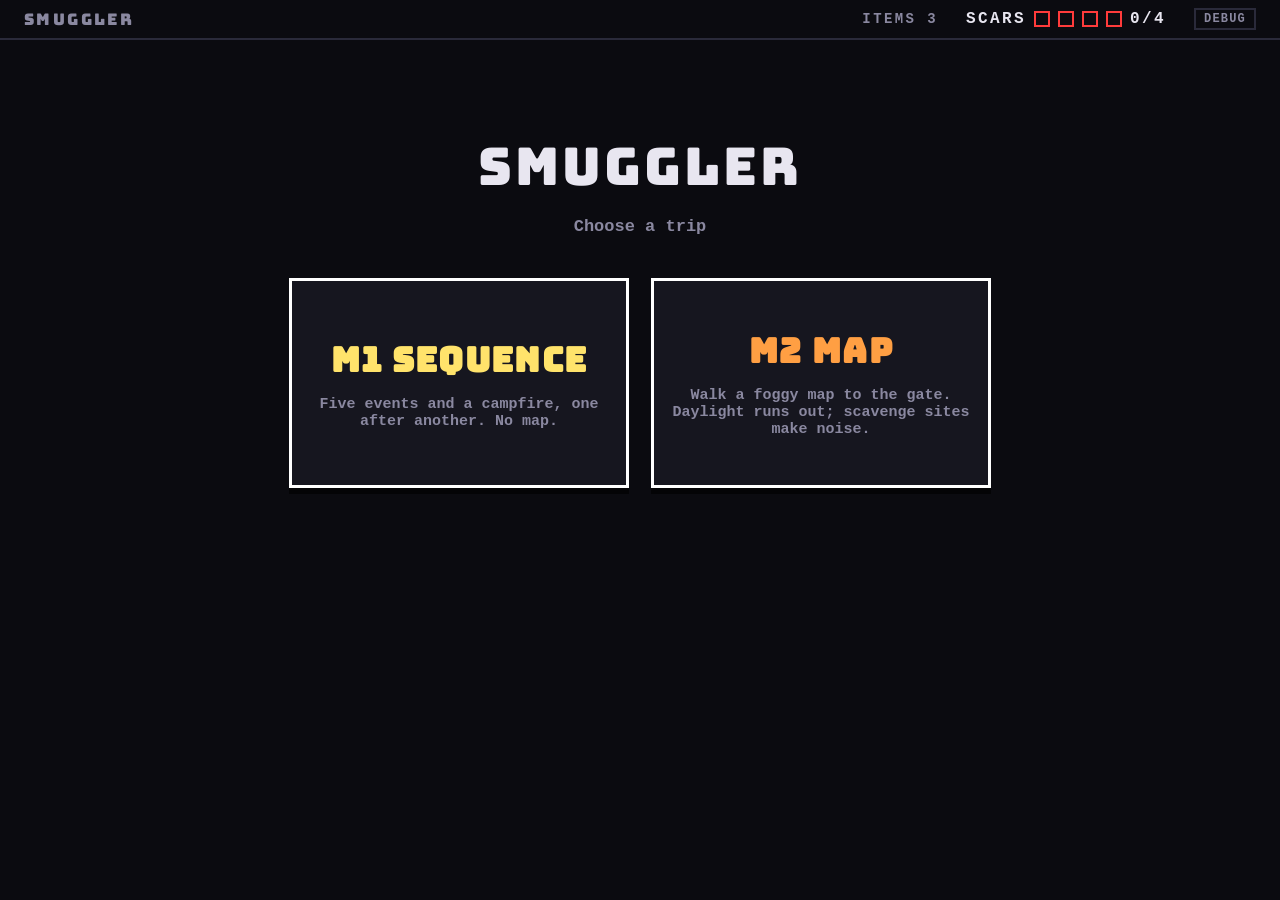
==== src/index.html @ 5ddadd87 "Playtest fixes: min 2 slots, slower playback, 1.5x pips, sentence narration, enemy text layout Co-Au" ====
<!DOCTYPE html>
<html lang="en">
<head>
<meta charset="utf-8">
<title>Smuggler — dice sentence prototype</title>
<meta name="viewport" content="width=device-width, initial-scale=1">
<link rel="preconnect" href="https://fonts.googleapis.com">
<link rel="preconnect" href="https://fonts.gstatic.com" crossorigin>
<link rel="stylesheet" href="https://fonts.googleapis.com/css2?family=Bungee&display=swap">
<link rel="stylesheet" href="styles.css">
</head>
<body>
<div id="stage">
  <header id="top"><span class="title" id="titleLabel">SMUGGLER</span><span id="stageInd"></span><span id="turn"></span><span class="spacer"></span><span id="dayInd"></span><span id="invCount"></span><span id="scars"></span></header>
  <section id="enemy">
    <div id="intentPanel">
      <div class="lbl" id="enemyLbl">STRAY DOG · INTENT</div>
      <div id="enemyMeta"></div>
      <div id="bag" class="hidden"></div>
      <div id="intentRow"><span id="intentTile" class="tile"></span><div id="noiseTrack"></div><span id="verbFlash" style="font-size:28px;white-space:nowrap"></span></div>
      <div id="intentText"></div>
      <div id="enemyText"></div>
      <div id="nextWrap" class="hidden"></div>
    </div>
    <div id="faceStrip"></div>
  </section>
  <section id="sentence">
    <div id="railHead"><span id="railTitle"></span><span id="railShape"></span></div>
    <div id="slots"></div>
    <div id="narration"></div>
    <div id="preview"><div id="previewText"></div></div>
  </section>
  <section id="bottom">
    <div id="tray"></div>
    <div id="buttons">
      <button class="btn primary" id="btnRoll">ROLL</button>
      <button class="btn" id="btnReroll">REROLL (0 left)</button>
      <button class="btn primary" id="btnCommit">COMMIT</button>
      <button class="btn" id="btnLeave">LEAVE</button>
      <button class="btn" id="btnRestart">RESTART</button>
      <span id="status"></span>
    </div>
  </section>
  <div id="help"></div>
  <div id="screen"></div>
  <div id="pop"></div>
  <div id="overlay"><div class="big" id="ovBig"></div><div class="sub" id="ovSub"></div><button class="btn primary" id="ovRestart">CONTINUE</button></div>
</div>


<script src="config/00-rules.js"></script>
<script src="config/10-dice.js"></script>
<script src="config/20-items.js"></script>
<script src="config/30-enemies.js"></script>
<script src="config/40-world.js"></script>
<script src="config/50-text.js"></script>
<script src="config/60-colors.js"></script>
<script src="config/70-timing.js"></script>
<script src="engine/00-core.js"></script>
<script src="engine/10-sentence.js"></script>
<script src="engine/20-player.js"></script>
<script src="engine/30-enemy.js"></script>
<script src="engine/40-encounter.js"></script>
<script src="engine/50-rewards.js"></script>
<script src="engine/60-placement.js"></script>
<script src="engine/70-map.js"></script>
<script src="engine/80-site.js"></script>
<script src="engine/90-api.js"></script>
<script src="ui/00-core.js"></script>
<script src="ui/10-render.js"></script>
<script src="ui/20-site.js"></script>
<script src="ui/30-encounter.js"></script>
<script src="ui/40-flow.js"></script>
<script src="ui/50-map.js"></script>
<script src="ui/60-controls.js"></script>
<script src="ui/70-screens.js"></script>
<script src="ui/80-placement.js"></script>
<script src="ui/90-events.js"></script>
<script src="ui/99-boot.js"></script>
<script src="fx.js"></script>
<script src="debug.js"></script>
</body>
</html>
---- src/styles.css ----
:root { /* colour defaults; CONFIG.colors overrides them at start-up */
    --bg:#0b0b10; --panel:#16161f; --line:#2a2a3a; --text:#e8e6f0; --dim:#8a88a0;
    --lit:#ffe36b; --status:#ffd36b; --danger:#ff3b3b; --glow:#ffffff; --pip:#e8e6f0; --broken:#5a5a66; --turned:#4fe06a; --tiletext:#0b0b10;
    --lift:1.07;
    --display:"Bungee", Impact, "Arial Black", "Helvetica Neue", sans-serif; }
  * { box-sizing: border-box; }
  html, body { margin:0; height:100%; background:var(--bg); color:var(--text); overflow:hidden;
    font-family:"Courier New", ui-monospace, Menlo, Consolas, monospace; font-weight:700;
    user-select:none; -webkit-user-select:none; }
  body { display:flex; align-items:flex-start; }
  #stage { margin:0 auto; position:relative; width:1280px; height:720px; flex:none; overflow:hidden; background:var(--bg); }
  button { font:inherit; color:inherit; cursor:pointer; }

  /* top bar */
  #top { position:absolute; left:0; top:0; width:100%; height:40px; display:flex; align-items:center; gap:28px;
    padding:0 24px; border-bottom:2px solid var(--line); letter-spacing:.15em; font-size:16px; }
  #top .title { color:var(--dim); }
  #top .spacer { flex:1; }
  #stageInd { display:flex; gap:8px; align-items:center; font-size:14px; }
  #stageInd span { color:var(--dim); opacity:.55; }
  #stageInd span.cur { color:var(--lit); opacity:1; border-bottom:3px solid var(--lit); }
  #stageInd span.done { text-decoration:line-through; opacity:.35; }
  #stageInd i { font-style:normal; color:var(--line); }
  #invCount { font-size:14px; color:var(--dim); }
  #scars { display:flex; align-items:center; gap:8px; }
  .scarbox { width:16px; height:16px; border:2px solid var(--danger); display:inline-block; }
  .scarbox.on { background:var(--danger); }

  /* tiles */
  .tile { display:inline-block; padding:10px 14px; font-size:24px; line-height:1; letter-spacing:.04em;
    color:var(--tiletext); background:#888; border:3px solid #000; box-shadow:0 4px 0 rgba(0,0,0,.55); text-transform:uppercase; }
  .tile.small { font-size:16px; padding:6px 9px; border-width:2px; }
  .tile.scar { background-image:repeating-linear-gradient(135deg, transparent 0 7px, color-mix(in srgb, var(--danger) 28%, transparent) 7px 9px); }
  .tile.broken { text-decoration:line-through; }
  .faceRow { display:flex; justify-content:center; align-items:center; }
  .faceRow .tile + .tile { margin-left:-3px; }

  /* enemy */
  #enemy { position:absolute; left:0; top:40px; width:100%; height:232px; padding:8px 24px; display:flex; gap:40px; }
  /* fixed rows (label, meta, intent tile, intent line, action sentence, foresight queue) so long texts wrap inside their own box instead of overlapping */
  #intentPanel { width:520px; height:216px; display:flex; flex-direction:column; gap:3px; position:relative; overflow:hidden; }
  #enemyMeta { min-height:16px; font-size:13px; letter-spacing:.08em; color:var(--dim); display:flex; gap:10px; align-items:center; }
  #enemyMeta .chip { border:2px solid var(--line); padding:0 6px; font-size:12px; letter-spacing:.12em; text-transform:uppercase; }
  #bag { position:absolute; right:0; top:-2px; display:flex; align-items:center; gap:6px; }
  #bag.hidden { display:none; }
  #bag .tile { font-size:12px; padding:4px 6px; border-width:2px; }
  .vb { cursor:help; }
  .lbl { font-size:13px; letter-spacing:.2em; color:var(--dim); }
  #intentRow { display:flex; align-items:flex-end; gap:20px; height:66px; flex:none; }
  #intentTile { font-size:34px; padding:12px 20px; }
  #intentText { height:22px; flex:none; font-size:16px; line-height:22px; white-space:nowrap; overflow:hidden; text-overflow:ellipsis; }
  #nextWrap { display:flex; align-items:center; gap:10px; height:36px; flex:none; overflow:hidden; }
  #nextWrap .q { opacity:.5; display:flex; align-items:center; gap:8px; }
  #nextWrap.hidden { visibility:hidden; }
  #enemyText { height:44px; flex:none; font-size:17px; line-height:22px; color:var(--status); overflow:hidden; display:-webkit-box; -webkit-line-clamp:2; -webkit-box-orient:vertical; }
  #faceStrip { flex:1; display:flex; gap:10px; align-items:flex-start; padding-top:22px; }
  .efc { flex:1; display:flex; flex-direction:column; align-items:center; gap:8px; padding:10px 4px 8px;
    border:3px solid transparent; position:relative; }
  .efc .tile { font-size:16px; padding:10px 6px; width:100%; text-align:center; }
  .efc.is-current { border-color:var(--glow); }
  .efc.is-next { border:3px dashed var(--dim); }
  .efc.is-then { border:3px dotted var(--line); }
  .efc .tag { position:absolute; top:-18px; left:0; width:100%; text-align:center; font-size:11px; letter-spacing:.15em; color:var(--dim); }
  .efc.is-current .tag { color:var(--glow); }
  .pips { display:flex; gap:8px; }
  .pip { width:18px; height:18px; border:3px solid #000; background:var(--pip); }
  .pip.broken { background:var(--broken); transform:rotate(45deg) scale(.7); }
  .pip.turned { background:var(--turned); border-radius:50%; }

  /* sentence rail: interlocking chevron steps, FIRST / THEN / LAST labels, MIND band, per-step captions, totals */
  #sentence { position:absolute; left:0; top:272px; width:100%; height:232px; padding:0 24px; display:flex; flex-direction:column; align-items:flex-start;
    --sw:330px; --pt:26px; --ov:20px; --pitch:calc(var(--sw) - var(--ov)); --slotH:76px; }
  #railHead { display:flex; align-items:baseline; gap:14px; height:22px; font-size:13px; letter-spacing:.25em; }
  #railTitle { color:var(--dim); }
  #railShape { color:var(--lit); font-family:var(--display); font-weight:400; font-size:15px; letter-spacing:.14em; }
  #slots { position:relative; display:flex; align-items:flex-start; }
  .rstep { position:relative; width:var(--sw); flex:none; }
  .rstep + .rstep { margin-left:calc(var(--ov) * -1); }
  .rlabel { height:15px; line-height:15px; padding-left:var(--pt); font-size:12px; letter-spacing:.3em; color:var(--text); opacity:.8; }
  .rstep.first .rlabel { padding-left:8px; }
  .rband { height:13px; margin:0 0 2px; font-size:10px; line-height:13px; letter-spacing:.14em; text-transform:uppercase; color:var(--tiletext);
    padding-left:var(--pt); white-space:nowrap; }
  .rstep.first .rband { padding-left:8px; }
  .rband.on { clip-path:polygon(0 0, 100% 0, 100% 100%, 0 100%); }
  .rstep.last .rband.on { clip-path:polygon(0 0, calc(100% - 12px) 0, 100% 50%, calc(100% - 12px) 100%, 0 100%); }
  .rband.tag { display:block; width:max-content; margin-left:var(--pt); padding:0 7px; border:1px solid; font-weight:700; font-size:10px; line-height:11px; height:13px; }
  .rstep.first .rband.tag { margin-left:8px; }
  .rband.tag.none { color:var(--dim); border-color:var(--line); border-style:dashed; }
  .rband.tag.none, .rband.tag { background:transparent; }
  .slot { position:relative; height:var(--slotH); display:flex; align-items:center; justify-content:center; padding:0 var(--pt); }
  .slot .chev, .slot .chev::after { position:absolute; inset:0; clip-path:polygon(0 0, calc(100% - var(--pt)) 0, 100% 50%, calc(100% - var(--pt)) 100%, 0 100%, var(--pt) 50%); }
  .rstep.first .slot .chev, .rstep.first .slot .chev::after { clip-path:polygon(0 0, calc(100% - var(--pt)) 0, 100% 50%, calc(100% - var(--pt)) 100%, 0 100%); }
  .slot .chev { background:#3a3a52; pointer-events:none; }
  .slot .chev::after { content:''; inset:3px; background:var(--bg); }
  .rstep:not(.first) .slot .chev::after { }
  .slot .num { position:absolute; left:calc(var(--pt) + 10px); top:50%; transform:translateY(-50%); font-size:30px; font-family:var(--display); font-weight:400; color:#2c2c3e; pointer-events:none; }
  .rstep.first .slot .num { left:18px; }
  .slot .empty { font-size:12px; letter-spacing:.2em; color:var(--dim); text-transform:uppercase; pointer-events:none; opacity:.7; }
  .slot.full .empty, .slot.full .num { display:none; }
  .slot.full .chev { background:var(--line); }
  .slot.full .chev::after { background:var(--panel); }
  .slot.trig .chev { background:var(--glow); }
  .slot.over .chev { background:var(--glow); }
  .slot.over .chev::after { background:#2a2a3c; }
  .slot.acting .chev { background:var(--glow); }
  .slot.acting .chev::after { background:#34344a; }
  #slots.complete .slot.full .chev { background:var(--lit); }
  .rstep > .rlink { position:relative; height:14px; }
  .carry { position:absolute; left:calc(var(--sw) / 2 + 12px); top:6px; height:0; border-top:3px solid; }
  .carry::after { content:''; position:absolute; right:-2px; top:-6.5px; border:5px solid transparent; border-right:0; border-left:9px solid currentColor; }
  .carry b { position:absolute; left:50%; top:-10px; transform:translateX(-50%); padding:0 6px; background:var(--bg); font-size:13px; line-height:16px; }
  .rcap { height:30px; padding:0 var(--ov) 0 var(--pt); text-align:center; font-size:13px; line-height:16px; overflow:hidden; }
  .rstep.first .rcap { padding-left:8px; }
  .rcap .cl1 { white-space:nowrap; overflow:hidden; text-overflow:ellipsis; }
  .rcap .cl2 { font-size:11px; line-height:14px; font-weight:400; color:var(--dim); white-space:nowrap; overflow:hidden; text-overflow:ellipsis; }
  .rcap .cn { text-transform:none; }
  .rcap .cp { font-family:var(--display); font-weight:400; font-size:15px; letter-spacing:.02em; }
  .rcap .cin { color:var(--turned); }
  .rcap.mind .cl1 { color:var(--dim); }
  #rtotals { flex:none; align-self:flex-start; margin:30px 0 0 14px; height:var(--slotH); min-width:210px; display:flex; align-items:center; gap:8px;
    font-size:18px; line-height:1.2; padding-left:10px; border-left:3px solid var(--lit); }
  #rtotals .eq { font-family:var(--display); font-weight:400; color:var(--lit); font-size:24px; }
  #rtotals.pending { border-left-color:var(--line); }
  #rtotals.pending .eq { color:var(--dim); }
  #playhead { position:absolute; left:calc(var(--ph, 0) * var(--pitch) + var(--pt)); top:15px; width:calc(var(--sw) - var(--pt) - var(--ov)); height:13px;
    background:var(--glow); box-shadow:0 0 14px 2px color-mix(in srgb, var(--glow) 70%, transparent); opacity:0; pointer-events:none; z-index:3;
    transition:left var(--ph-ms, .16s) ease-out, opacity .1s; }
  #playhead.on { opacity:.85; }
  #narration { margin-top:2px; height:44px; flex:none; width:100%; max-width:1200px; font-size:17px; line-height:22px; color:var(--text); overflow:hidden; display:-webkit-box; -webkit-line-clamp:2; -webkit-box-orient:vertical; }
  #preview { margin-top:0; min-height:18px; width:100%; }
  #previewText { font-size:16px; line-height:1.25; max-width:1200px; }
  #previewText.hint { color:var(--dim); }

  /* bottom: dice lying loose on the table */
  #bottom { position:absolute; left:0; top:504px; width:100%; height:200px; }
  #tray { display:flex; justify-content:center; gap:34px; }
  .cell { width:232px; height:106px; display:flex; align-items:center; justify-content:center; border-radius:20px; }
  .cell:empty { border:2px dashed color-mix(in srgb, var(--line) 30%, transparent); }
  .cell.over, #tray.over .cell:empty { border-color:var(--glow); }
  .die { width:222px; height:96px; display:flex; flex-direction:column; align-items:center; justify-content:center;
    gap:5px; position:relative; touch-action:none; cursor:grab; rotate:var(--tilt, 0deg);
    border-radius:18px; border:3px solid #3a3a52; background:linear-gradient(160deg, #262638, #15151f);
    box-shadow:0 5px 0 rgba(0,0,0,.55), inset 0 2px 0 rgba(255,255,255,.07); }
  .die .meta { display:flex; align-items:center; gap:8px; height:20px; }
  .die .cap { font-size:11px; letter-spacing:.2em; color:var(--dim); }
  .die .held { position:absolute; right:10px; top:-9px; font-size:12px; letter-spacing:.1em; color:var(--tiletext);
    background:var(--lit); padding:2px 6px; display:none; }
  .die.held .held { display:block; }
  .die.held { border-color:var(--lit); box-shadow:0 5px 0 rgba(0,0,0,.55), 0 0 14px 1px color-mix(in srgb, var(--lit) 40%, transparent); translate:0 -5px; }
  .die.held .faceRow { transform:none; }
  .die.dim .faceRow { opacity:.35; }
  .die .frz { position:absolute; left:10px; top:-9px; font-size:12px; letter-spacing:.1em; color:#06222c; background:#8fe0ff;
    padding:2px 5px; display:none; }
  .die.frozen { border-color:#8fe0ff; background:color-mix(in srgb, #8fe0ff 12%, #15151f);
    box-shadow:0 5px 0 rgba(0,0,0,.55), inset 0 0 22px #8fe0ff88; cursor:not-allowed; }
  .die.frozen .frz { display:block; }
  .nf .sturdy { position:absolute; right:-2px; top:-9px; font-size:10px; letter-spacing:.08em; font-weight:400; color:var(--dim);
    background:var(--panel); border:1px solid var(--line); padding:0 4px; }
  .die .ctl button { background:var(--panel); border:2px solid var(--line); padding:0 10px; font-size:13px; line-height:16px; }
  .die .ctl button:hover { border-color:var(--glow); }
  .die.in-slot .up, .die:not(.in-slot) .down { display:none; }
  /* a die on the rail is a word step: no die frame, same face tiles */
  .die.in-slot { width:100%; height:100%; border:0; border-radius:0; background:none; box-shadow:none; rotate:0deg; translate:none; gap:2px; z-index:2; }
  .die.in-slot .tile { font-size:21px; padding:8px 11px; }
  .die.in-slot .held { top:2px; right:calc(var(--pt) + 4px); }
  .die.in-slot .frz { top:2px; left:calc(var(--pt) + 4px); }
  .rstep.first .die.in-slot .frz { left:12px; }
  .die.dragging { position:fixed; z-index:60; cursor:grabbing; background:linear-gradient(160deg, #262638, #15151f); border:3px solid var(--glow);
    border-radius:18px; box-shadow:0 12px 0 rgba(0,0,0,.5); pointer-events:none; translate:none; }
  .die.dragging .ctl { display:none; }
  .die.dragging .tile { font-size:24px; padding:10px 14px; }
  #buttons { margin-top:8px; display:flex; justify-content:center; align-items:center; gap:18px; }
  .btn { background:var(--panel); border:3px solid var(--glow); padding:12px 26px; font-size:20px; letter-spacing:.12em;
    box-shadow:0 4px 0 rgba(0,0,0,.6); }
  .btn:disabled { opacity:.3; cursor:default; border-color:var(--line); }
  .btn:not(:disabled):hover { background:var(--glow); color:var(--tiletext); }
  .btn.primary { background:var(--lit); color:var(--tiletext); border-color:#000; }
  #status { color:var(--status); font-size:15px; min-width:210px; }
  #help { position:absolute; left:0; bottom:8px; width:100%; text-align:center; font-size:13px; color:var(--dim); padding:0 40px; }

  /* popover */
  #pop { position:absolute; z-index:40; display:none; background:#000; border:3px solid var(--glow); padding:8px 10px;
    pointer-events:none; }
  #pop .row { display:flex; gap:8px; align-items:center; }
  #pop .f { padding:4px; border:3px solid transparent; }
  #pop .f.cur { border-color:var(--glow); }
  #pop .tile { font-size:12px; padding:5px 6px; border-width:2px; box-shadow:none; }
  #pop .ttl { font-size:11px; letter-spacing:.2em; color:var(--dim); margin-bottom:6px; }

  /* overlay */
  #overlay { position:absolute; inset:0; z-index:80; background:rgba(5,5,8,.82); display:none;
    flex-direction:column; align-items:center; justify-content:center; gap:22px; }
  #overlay.show { display:flex; }
  #overlay .big { font-size:84px; letter-spacing:.1em; }
  #overlay .sub { font-size:20px; color:var(--dim); max-width:760px; text-align:center; }
  /* ===== Phase 3: juice ===== */
  .tile, .btn, #top .title, #overlay .big, .flyer, #pop .tile { font-family:var(--display); font-weight:400; white-space:nowrap; }
  .tile { letter-spacing:.02em; }
  .efc .tile { letter-spacing:0; }
  .die { transition: scale .1s ease-out, translate .12s ease-out; }
  .die .faceRow { transition: transform .12s ease-out; }
  .die.dragging { scale:var(--lift); box-shadow:0 18px 0 rgba(0,0,0,.45); }
  .flyer { position:absolute; left:0; top:0; z-index:70; pointer-events:none; font-size:34px; line-height:1;
    -webkit-text-stroke:2px #000; paint-order:stroke fill; text-shadow:0 4px 0 rgba(0,0,0,.6); will-change:transform; }
  .flyer.small { font-size:20px; }
  .spark { position:absolute; left:0; top:0; z-index:70; width:9px; height:9px; pointer-events:none; border:2px solid #000; }
  .crack { position:absolute; inset:0; pointer-events:none; z-index:5; }
  .crack svg { width:100%; height:100%; }
  .die { z-index:1; }
  /* sentence complete: the rail lights up together */
  @keyframes litFlash { 0% { filter:drop-shadow(0 0 0 var(--lit)); } 40% { filter:drop-shadow(0 0 9px var(--lit)); } 100% { filter:drop-shadow(0 0 0 transparent); } }
  @keyframes ovPop { 0% { transform:scale(.4) rotate(-6deg); opacity:0; } 60% { transform:scale(1.12) rotate(2deg); opacity:1; } 100% { transform:scale(1) rotate(0); } }
  #slots.complete .slot.full { animation:litFlash .45s ease-out; }
  #slots.complete .die .tile { filter:brightness(1.1) saturate(1.1); }
  #overlay.show .big { animation:ovPop .5s cubic-bezier(.2,1.4,.4,1); }
  @media (prefers-reduced-motion: reduce) {
    *, *::before, *::after { animation-duration:.001s !important; animation-iteration-count:1 !important; transition-duration:.001s !important; }
  }

  .pip.unknown { background:transparent; border:3px dashed var(--dim); }

  /* ===== V1-2: trip screens ===== */
  #screen { position:absolute; left:0; right:0; top:40px; bottom:0; z-index:55; background:var(--bg); display:none;
    flex-direction:column; align-items:center; padding:22px 40px; gap:16px; }
  #screen.show { display:flex; }
  #screen h2 { margin:0; font-family:var(--display); font-weight:400; font-size:52px; flex:none; letter-spacing:.06em; }
  #screen .sub { color:var(--dim); font-size:17px; text-align:center; max-width:820px; }
  #screen .sect { font-size:13px; letter-spacing:.25em; color:var(--dim); margin-top:4px; }
  #screen > * { flex-shrink:0; }
  #screen .row { display:flex; gap:22px; justify-content:center; align-items:stretch; flex-wrap:wrap; }
  .rcard { width:268px; background:var(--panel); border:3px solid var(--line); padding:14px 12px 12px; display:flex; flex-direction:column;
    align-items:center; gap:10px; cursor:default; text-align:center; transition:transform .12s ease-out, border-color .12s; }
  .rcard.pick { cursor:pointer; }
  .rcard.pick:hover { border-color:var(--glow); transform:translateY(-4px); }
  .rcard.picked { border-color:var(--lit); transform:scale(1.08); }
  .rcard.faded { opacity:.25; }
  .rcard.small { width:auto; flex-direction:row; padding:8px 10px; gap:8px; }
  .rcard .tiles { display:flex; justify-content:center; }
  .rcard .tiles .tile { font-size:19px; padding:8px 9px; }
  .rcard .tiles .tile + .tile { margin-left:-3px; }
  .rcard .info { font-size:14px; color:var(--status); min-height:36px; }
  .rcard .verbs { font-size:13px; line-height:1.5; text-align:left; }
  .rcard .verbs b { display:inline-block; width:56px; letter-spacing:.05em; }
  .ctile { width:340px; height:210px; background:var(--panel); border:3px solid var(--glow); display:flex; flex-direction:column;
    align-items:center; justify-content:center; gap:14px; cursor:pointer; box-shadow:0 6px 0 rgba(0,0,0,.6); padding:16px; text-align:center;
    transition:transform .12s ease-out; }
  .ctile:hover:not(.off) { transform:translateY(-5px); background:#1e1e2b; }
  .ctile.off { opacity:.3; cursor:default; border-color:var(--line); }
  .ctile .t { font-family:var(--display); font-size:34px; letter-spacing:.04em; }
  .ctile .d { font-size:15px; color:var(--dim); }
  .dicelist { display:flex; flex-direction:column; gap:10px; }
  .dicelist .dl { display:flex; align-items:center; gap:10px; }
  .dicelist .dl .nm { width:64px; font-size:13px; letter-spacing:.2em; color:var(--dim); }
  .dicelist .faces { display:flex; gap:10px; flex-wrap:wrap; }
  .dicelist .f { display:flex; padding:3px; border:2px solid transparent; }
  .dicelist .f.heal { border-color:var(--lit); cursor:pointer; background:color-mix(in srgb, var(--lit) 12%, transparent); }
  .dicelist .f.heal:hover { transform:scale(1.12); }
  .dicelist .f .tile + .tile { margin-left:-2px; }
  .resline { font-size:15px; display:flex; gap:12px; align-items:center; }
  .reslist { max-height:216px; overflow-y:auto; padding-right:6px; display:flex; flex-direction:column; gap:3px; }
  #endLog { width:100%; flex:none; height:104px; overflow-y:auto; font-size:12px; font-weight:400; line-height:1.4; border:2px solid var(--line);
    padding:6px 10px; margin:0; list-style:none; background:var(--panel); user-select:text; }
  #endLog li { border-bottom:1px solid var(--line); padding:1px 0; }
  .pop-in { animation:tilePop .36s cubic-bezier(.2,1.4,.4,1) both; animation-delay:calc(var(--i, 0) * 70ms); }
  @keyframes tilePop { 0% { transform:scale(.3) rotate(-5deg); opacity:0; } 100% { transform:none; opacity:1; } }
  .bagpop { animation:tilePop .3s ease-out both; }


  /* ===== V1-3: placement screen / die nets ===== */
  #pop { z-index:58; }
  #pop .ftip { font-size:12px; font-weight:400; min-width:230px; }
  #pop .ftip .vr { display:flex; gap:10px; align-items:baseline; padding:2px 0; }
  #pop .ftip .vr b { width:52px; letter-spacing:.04em; }
  #pop .ftip .vr .nm { flex:1; }
  #pop .ftip .vr em { font-style:normal; font-weight:700; color:var(--lit); }
  #pop .ftip .sp { margin-top:6px; color:var(--status); max-width:260px; white-space:normal; }
  .plwrap { display:flex; flex-direction:column; align-items:center; gap:10px; width:100%; }
  .plwrap h2 { font-size:34px !important; }
  .plnets { display:flex; gap:40px; justify-content:center; }
  .netbox { display:flex; flex-direction:column; align-items:center; gap:6px; perspective:900px; }
  .nbl { font-family:var(--display); font-weight:400; font-size:20px; letter-spacing:.1em; color:var(--dim); }
  .net { --cw:134px; --ch:92px; --fs:12px; display:grid; grid-template-columns:repeat(4, var(--cw)); grid-template-rows:repeat(3, var(--ch)); gap:6px; transform-style:preserve-3d; }
  .net.mini { --cw:96px; --ch:50px; --fs:9px; gap:4px; }
  .nf { position:relative; border:3px solid var(--line); background:var(--panel); display:flex; flex-direction:column; align-items:center; justify-content:center;
    gap:6px; transition:border-color .1s, background .1s, transform .1s; }
  .nf.p0 { grid-column:2; grid-row:1; } .nf.p1 { grid-column:1; grid-row:2; } .nf.p2 { grid-column:2; grid-row:2; }
  .nf.p3 { grid-column:3; grid-row:2; } .nf.p4 { grid-column:4; grid-row:2; } .nf.p5 { grid-column:2; grid-row:3; }
  .nf .n { position:absolute; left:4px; top:1px; font-size:10px; color:var(--dim); font-weight:400; }
  .nf .tile { font-size:var(--fs); padding:4px 7px; border-width:2px; box-shadow:0 2px 0 rgba(0,0,0,.55); }
  .nf .bp { display:flex; }
  .nf .it { min-height:22px; display:flex; align-items:center; justify-content:center; position:relative; }
  .nf .it.empty { border:2px dashed var(--line); padding:2px 12px; font-size:var(--fs); color:var(--dim); font-weight:400; letter-spacing:.15em; }
  .net.mini .nf { gap:3px; }
  .net.mini .nf .tile { padding:2px 4px; border-width:1px; }
  .net.mini .nf .it { min-height:14px; }
  .net.mini .nf .it.empty { padding:0 6px; border-width:1px; }
  .net.mini .nf .n { display:none; }
  .nf.scar { background:color-mix(in srgb, var(--danger) 8%, var(--panel)); border-color:#5a2a2a; }
  .nf.heal { border-color:var(--lit); cursor:pointer; background:color-mix(in srgb, var(--lit) 12%, var(--panel)); }
  .nf.heal:hover { transform:scale(1.07); }
  .nf .it.movable { cursor:grab; touch-action:none; }
  .nf .it.movable .tile { box-shadow:0 2px 0 rgba(0,0,0,.55), 0 0 0 2px color-mix(in srgb, var(--lit) 70%, transparent); }
  .nf .it.locked { opacity:.55; cursor:not-allowed; }
  .nf .lock { position:absolute; right:-6px; top:-8px; font-size:12px; font-style:normal; filter:grayscale(.3); }
  .nf .new { position:absolute; left:-4px; top:-9px; font-size:9px; background:var(--lit); color:var(--tiletext); padding:0 3px; letter-spacing:.1em; }
  body.dragging-item .nf.valid { border-color:var(--turned); background:color-mix(in srgb, var(--turned) 12%, var(--panel)); }
  body.dragging-item .nf.invalid { opacity:.4; }
  body.dragging-item .nf.over.valid { border-color:var(--lit); background:color-mix(in srgb, var(--lit) 20%, var(--panel)); transform:scale(1.05); }
  .nf.valid.selvalid { border-color:var(--turned); }
  .odds { font-size:13px; font-weight:400; letter-spacing:.03em; color:var(--text); min-height:18px; text-align:center; }
  .odds.hyp { color:var(--lit); }
  .net.mini + .odds { font-size:11px; }
  .invtray { min-width:560px; min-height:74px; border:3px dashed var(--line); background:rgba(255,255,255,.025); padding:8px 12px 10px; display:flex; flex-direction:column; align-items:center; gap:6px; }
  body.dragging-item .invtray.ok { border-color:var(--turned); background:color-mix(in srgb, var(--turned) 8%, transparent); }
  .invtray.over { border-color:var(--lit) !important; }
  .invrow { display:flex; gap:12px; flex-wrap:wrap; justify-content:center; min-height:40px; max-height:96px; overflow-y:auto; align-items:center; max-width:1000px; }
  .inv { display:flex; padding:4px; border:2px solid transparent; cursor:grab; touch-action:none; }
  .inv .tile { font-size:13px; padding:5px 8px; border-width:2px; }
  .inv .tile + .tile { margin-left:-3px; }
  .inv.sel { border-color:var(--lit); background:color-mix(in srgb, var(--lit) 14%, transparent); }
  .inv.dragsrc, .it.dragsrc { opacity:.3; }
  .dragghost { position:fixed; z-index:95; pointer-events:none; left:0; top:0; will-change:transform; }
  .dragghost .tile { font-size:15px; box-shadow:0 10px 0 rgba(0,0,0,.45); }
  .cback { position:absolute; inset:0; z-index:5; background:rgba(5,5,8,.72); display:flex; align-items:center; justify-content:center; }
  .confirm { background:var(--panel); border:3px solid var(--danger); padding:18px 26px; display:flex; flex-direction:column; align-items:center; gap:12px; box-shadow:0 8px 0 rgba(0,0,0,.6); }
  .confirm .ct { font-family:var(--display); font-weight:400; font-size:30px; color:var(--danger); letter-spacing:.06em; }
  .confirm .cd { font-size:15px; display:flex; align-items:center; gap:10px; }
  .confirm .cd .tile { font-size:15px; padding:6px 9px; }
  .confirm .cd s { text-decoration-color:var(--danger); }
  .endnets { display:flex; flex-direction:row; gap:22px; }
  #screen .endcols { max-width:1200px; }
  .endleft { max-width:430px; min-width:300px; }
  .endleft .reslist .resline { white-space:normal; flex-wrap:wrap; row-gap:2px; }
  .net.mini + .odds { max-width:396px; white-space:normal; }
  .endleft .resline.inv { flex-wrap:wrap; }
  .endleft .resline { white-space:nowrap; }
  @keyframes shake2 { 0%,100% { translate:0 } 20% { translate:-7px 0 } 40% { translate:7px 0 } 60% { translate:-5px 0 } 80% { translate:4px 0 } }
  .nf.rej { animation:shake2 .32s linear; border-color:var(--danger) !important; }


  /* ===== V1-5: start screen, map, scavenge site ===== */
  #dayInd { font-size:14px; letter-spacing:.1em; color:var(--sun, #ffd23f); display:none; }
  #dayInd.cold { color:var(--danger); }
  #noiseTrack { display:none; gap:5px; align-items:center; }
  #noiseTrack .nb { width:28px; height:34px; border:3px solid #000; background:#2a2a3a; box-shadow:0 3px 0 rgba(0,0,0,.55); }
  #noiseTrack .nb.on { background:var(--status); }
  #noiseTrack .nb.on.hot { background:var(--danger); }
  #btnLeave { display:none; }
  #stage.site #intentTile { display:none; }
  #stage.site #noiseTrack { display:flex; }
  #stage.site #btnLeave { display:inline-block; }
  #stage.site #intentPanel { width:400px; }
  #stage.site #verbFlash { font-size:20px !important; }
  #stage.site #enemyMeta { flex-wrap:wrap; row-gap:2px; }
  #stage.site #enemyMeta .chip { white-space:nowrap; }
  #stage.site #intentRow { height:48px; align-items:center; }
  .efc.site { cursor:pointer; }
  .efc.site .tile { font-size:12px; padding:8px 4px; white-space:normal; line-height:1.15; min-height:52px; display:flex; align-items:center; justify-content:center; text-align:center; }
  .efc.site.opened { opacity:.5; cursor:default; }
  .efc.site:not(.opened):hover { background:rgba(255,255,255,.05); }
  .efc.site .sfn { position:absolute; right:5px; bottom:2px; font-size:10px; color:var(--dim); font-weight:400; }
  .efc.site .sub { font-size:10px; letter-spacing:.08em; font-weight:400; color:var(--dim); min-height:12px; text-align:center; }
  .efc.site .tile.ghost { outline:2px dashed var(--dim); outline-offset:1px; opacity:.75; }
  .efc.site .tile.strike { text-decoration:line-through; }
  .mapwrap { width:100%; max-width:1200px; display:flex; flex-direction:column; gap:14px; align-items:stretch; }
  .maphead { display:flex; justify-content:space-between; align-items:center; gap:30px; }
  .mh { display:flex; align-items:center; gap:12px; }
  .suns, .scarrow { display:flex; gap:6px; }
  .sun, .stl { width:24px; height:24px; border:3px solid #000; box-shadow:0 3px 0 rgba(0,0,0,.55); display:flex; align-items:center; justify-content:center;
    font-size:12px; line-height:1; color:#000; }
  .sun { background:var(--sun, #ffd23f); }
  .sun.off { background:#2a2a3a; color:var(--dim); }
  .stl { background:#2a2a3a; color:var(--dim); }
  .stl.on { background:var(--scarbg, #3a3a44); color:var(--danger); background-image:repeating-linear-gradient(135deg, transparent 0 5px, color-mix(in srgb, var(--danger) 28%, transparent) 5px 7px); }
  .mapgrid { display:grid; grid-template-columns:repeat(6, 1fr); grid-auto-rows:106px; gap:12px; padding-top:6px; }
  .mt { position:relative; border:3px solid #000; box-shadow:0 5px 0 rgba(0,0,0,.6); display:flex; flex-direction:column; align-items:center; justify-content:center;
    gap:5px; font-family:var(--display); font-weight:400; color:var(--tiletext); text-transform:uppercase; transition:transform .1s ease-out; }
  .mt .ty { font-family:"Courier New", ui-monospace, monospace; font-weight:700; font-size:10px; letter-spacing:.2em; opacity:.65; min-height:11px; }
  .mt .word { line-height:1; letter-spacing:.02em; white-space:nowrap; }
  .mt.fog { color:var(--dim); }
  .mt.fog .word { font-size:34px; }
  .mt.EMPTY { color:var(--dim); }
  .mt.visited:not(.here)::after { content:'✓'; position:absolute; left:6px; top:3px; font-family:"Courier New", monospace; font-size:14px; font-weight:700; color:inherit; opacity:.75; }
  .mt.seen { border-style:dashed; border-color:#bdb48f; }
  .mt.here { outline:4px solid var(--lit); outline-offset:2px; }
  .mt .you { position:absolute; top:-13px; left:50%; transform:translateX(-50%); background:var(--lit); color:#000; border:2px solid #000; font-size:12px; padding:3px 9px; z-index:2; }
  .mt.reach { cursor:pointer; box-shadow:0 0 0 3px var(--glow), 0 5px 0 rgba(0,0,0,.6); }
  .mt.reach.cold { box-shadow:0 0 0 3px var(--danger), 0 5px 0 rgba(0,0,0,.6); }
  .mapfoot { display:flex; align-items:center; gap:16px; min-height:44px; }
  .mapfoot .inv { cursor:default; }
  .mapmsg { font-size:15px; color:var(--status); flex:1; text-align:right; }
  .mapmsg.cold { color:var(--danger); }
  @keyframes revPulse { 0% { box-shadow:0 0 0 0 #bdb48f; transform:scale(1.12); } 100% { box-shadow:0 0 0 12px transparent; transform:scale(1); } }
  .mt.newrev { outline:3px solid var(--turned); outline-offset:-3px; }
  .coldflash { position:absolute; inset:0; z-index:72; pointer-events:none; box-shadow:inset 0 0 120px 30px rgba(255,59,59,.55); }

  /* debug / tuning drawer (overlay on the right, closed by default) */
  #btnDebug { background:transparent; border:2px solid var(--line); padding:2px 8px; font-size:12px; letter-spacing:.1em; color:var(--dim); }
  #btnDebug.on { border-color:var(--status); color:var(--status); }
  #dbg { position:absolute; right:0; top:40px; bottom:0; width:300px; z-index:90; background:rgba(10,10,16,.97);
    border-left:2px solid var(--status); padding:10px 12px 12px; overflow-y:auto; font-size:12px; font-weight:400;
    transform:translateX(100%); transition:transform .15s ease-out; visibility:hidden; }
  #dbg.open { transform:none; visibility:visible; }
  #dbg h4 { margin:12px 0 5px; font-size:11px; letter-spacing:.2em; color:var(--status); font-weight:700; }
  #dbg h4:first-child { margin-top:0; }
  #dbg .row { display:flex; align-items:center; gap:6px; margin-bottom:5px; }
  #dbg .row label { flex:none; width:48px; color:var(--dim); }
  #dbg select { flex:1; min-width:0; background:#000; color:var(--text); border:1px solid var(--line); font:inherit; padding:3px; }
  #dbg .dbtn { background:#1d1d2a; border:1px solid #55556e; color:var(--text); padding:4px 8px; font-size:12px; font-weight:700; }
  #dbg .dbtn:hover:not(:disabled) { border-color:var(--status); }
  #dbg button:disabled, #dbg select:disabled { opacity:.35; cursor:not-allowed; }
  #dbg .chk { display:flex; gap:8px; align-items:center; cursor:pointer; margin-bottom:6px; }
  #dbgNote { color:var(--dim); font-size:11px; margin:4px 0 0; min-height:14px; }
  #dbgLog { margin:0; padding:0; list-style:none; line-height:1.35; }
  #dbgLog li { padding:3px 0; border-bottom:1px solid var(--line); color:var(--text); word-break:break-word; }
  #dbgLog li:first-child { color:var(--status); }
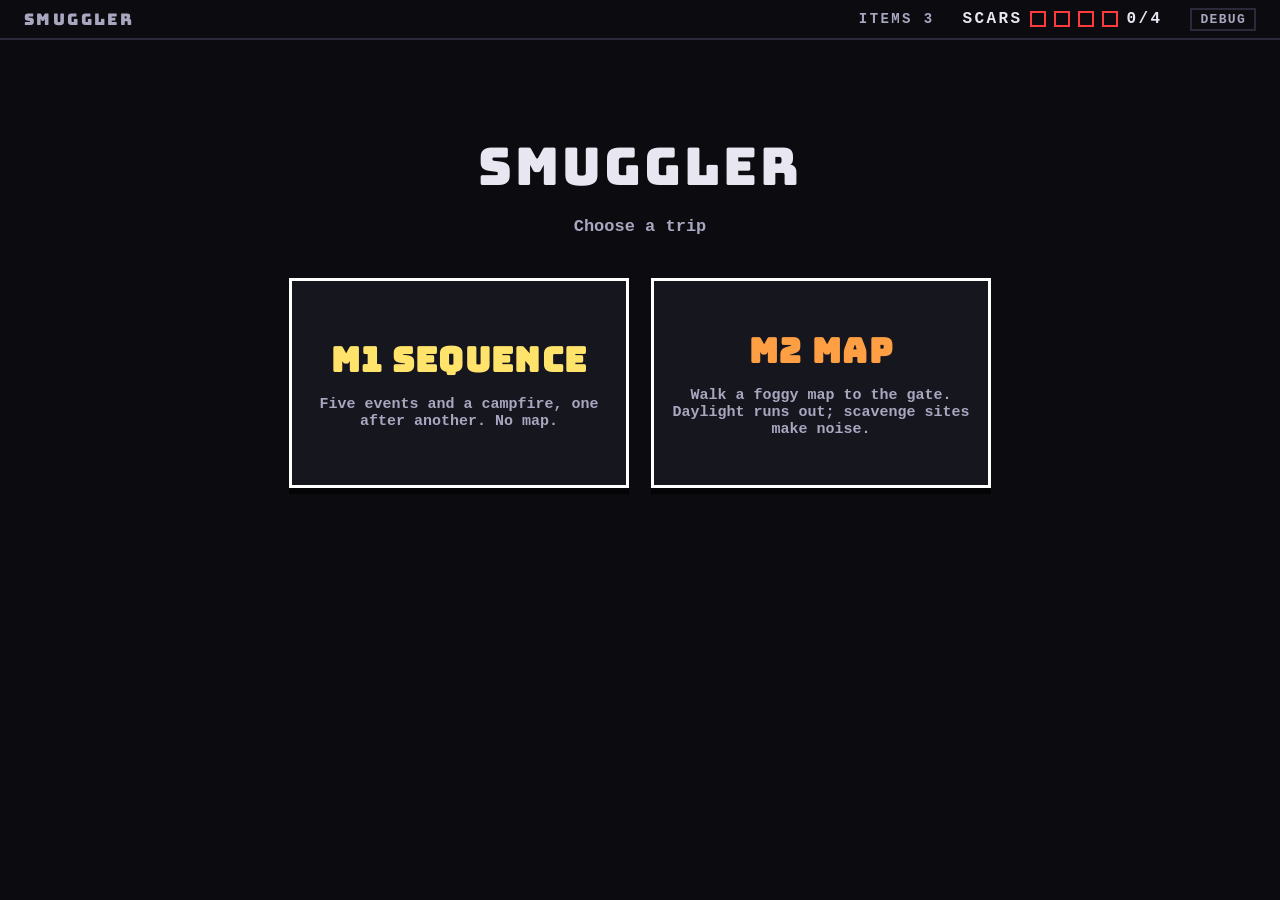
==== commit c3e42d37: "Slots show the performed action; reveal effects listed in sentence totals Co-Authored-By: Claude Opu" ====
--- a/src/index.html
+++ b/src/index.html
@@ -25,7 +25,7 @@
     <div id="faceStrip"></div>
   </section>
   <section id="sentence">
-    <div id="railHead"><span id="railTitle"></span><span id="railShape"></span></div>
+    <div id="railHead"><span id="railTitle"></span><span id="railShape"></span><span id="rtotals"></span></div>
     <div id="slots"></div>
     <div id="narration"></div>
     <div id="preview"><div id="previewText"></div></div>
--- a/src/styles.css
+++ b/src/styles.css
@@ -2,6 +2,8 @@
     --bg:#0b0b10; --panel:#16161f; --line:#2a2a3a; --text:#e8e6f0; --dim:#8a88a0;
     --lit:#ffe36b; --status:#ffd36b; --danger:#ff3b3b; --glow:#ffffff; --pip:#e8e6f0; --broken:#5a5a66; --turned:#4fe06a; --tiletext:#0b0b10;
     --lift:1.07;
+    /* readability scale (encounter screen): no game text below --fs-min; rail sizes are tuned in the #sentence block */
+    --fs-min:13px; --fs-sm:15px; --fs-md:17px; --fs-lg:20px; --note:#a9dcff; --note-fs:15px;
     --display:"Bungee", Impact, "Arial Black", "Helvetica Neue", sans-serif; }
   * { box-sizing: border-box; }
   html, body { margin:0; height:100%; background:var(--bg); color:var(--text); overflow:hidden;
@@ -39,11 +41,11 @@
   #enemy { position:absolute; left:0; top:40px; width:100%; height:232px; padding:8px 24px; display:flex; gap:40px; }
   /* fixed rows (label, meta, intent tile, intent line, action sentence, foresight queue) so long texts wrap inside their own box instead of overlapping */
   #intentPanel { width:520px; height:216px; display:flex; flex-direction:column; gap:3px; position:relative; overflow:hidden; }
-  #enemyMeta { min-height:16px; font-size:13px; letter-spacing:.08em; color:var(--dim); display:flex; gap:10px; align-items:center; }
-  #enemyMeta .chip { border:2px solid var(--line); padding:0 6px; font-size:12px; letter-spacing:.12em; text-transform:uppercase; }
+  #enemyMeta { min-height:16px; font-size:13px; letter-spacing:.04em; color:var(--dim); display:flex; flex-wrap:wrap; gap:2px 10px; align-items:center; flex:none; }
+  #enemyMeta .chip { border:2px solid var(--line); padding:0 6px; font-size:var(--fs-min); letter-spacing:.12em; text-transform:uppercase; }
   #bag { position:absolute; right:0; top:-2px; display:flex; align-items:center; gap:6px; }
   #bag.hidden { display:none; }
-  #bag .tile { font-size:12px; padding:4px 6px; border-width:2px; }
+  #bag .tile { font-size:var(--fs-min); padding:4px 6px; border-width:2px; }
   .vb { cursor:help; }
   .lbl { font-size:13px; letter-spacing:.2em; color:var(--dim); }
   #intentRow { display:flex; align-items:flex-end; gap:20px; height:66px; flex:none; }
@@ -60,7 +62,7 @@
   .efc.is-current { border-color:var(--glow); }
   .efc.is-next { border:3px dashed var(--dim); }
   .efc.is-then { border:3px dotted var(--line); }
-  .efc .tag { position:absolute; top:-18px; left:0; width:100%; text-align:center; font-size:11px; letter-spacing:.15em; color:var(--dim); }
+  .efc .tag { position:absolute; top:-18px; left:0; width:100%; text-align:center; font-size:var(--fs-min); letter-spacing:.15em; color:var(--dim); }
   .efc.is-current .tag { color:var(--glow); }
   .pips { display:flex; gap:8px; }
   .pip { width:18px; height:18px; border:3px solid #000; background:var(--pip); }
@@ -68,22 +70,30 @@
   .pip.turned { background:var(--turned); border-radius:50%; }
 
   /* sentence rail: interlocking chevron steps, FIRST / THEN / LAST labels, MIND band, per-step captions, totals */
-  #sentence { position:absolute; left:0; top:272px; width:100%; height:232px; padding:0 24px; display:flex; flex-direction:column; align-items:flex-start;
-    --sw:330px; --pt:26px; --ov:20px; --pitch:calc(var(--sw) - var(--ov)); --slotH:76px; }
-  #railHead { display:flex; align-items:baseline; gap:14px; height:22px; font-size:13px; letter-spacing:.25em; }
+  #sentence { position:absolute; left:0; top:272px; width:100%; height:292px; padding:0 24px; display:flex; flex-direction:column; align-items:flex-start;
+    --sw-max:425px; --sw:425px; --pt:34px; --ov:26px; --pitch:calc(var(--sw) - var(--ov)); --slotH:100px;   /* --sw is re-fitted by JS for more than 3 slots */
+    --fs-label:16px; --fs-action:30px; --fs-action-long:24px; --fs-cap:17px; --fs-total:24px; --fs-narr:19px; }
+  #railHead { display:flex; align-items:baseline; gap:16px; height:30px; width:100%; font-size:var(--fs-sm); letter-spacing:.2em; }
   #railTitle { color:var(--dim); }
-  #railShape { color:var(--lit); font-family:var(--display); font-weight:400; font-size:15px; letter-spacing:.14em; }
+  /* totals: big and prominent, right end of the header row */
+  #rtotals { margin-left:auto; flex:1 1 0; min-width:0; text-align:right; white-space:nowrap; overflow:hidden; text-overflow:ellipsis; letter-spacing:0;
+    font-size:var(--fs-total); line-height:1.15; color:var(--text); }
+  #rtotals .eq { font-family:var(--display); font-weight:400; color:var(--lit); font-size:var(--fs-total); margin-right:6px; }
+  #rtotals.pending { color:var(--dim); }
+  #rtotals.pending .eq { color:var(--dim); }
+  #rtotals .rx { color:var(--note); }
+  #railShape { color:var(--lit); font-family:var(--display); font-weight:400; font-size:22px; letter-spacing:.12em; }
   #slots { position:relative; display:flex; align-items:flex-start; }
   .rstep { position:relative; width:var(--sw); flex:none; }
   .rstep + .rstep { margin-left:calc(var(--ov) * -1); }
-  .rlabel { height:15px; line-height:15px; padding-left:var(--pt); font-size:12px; letter-spacing:.3em; color:var(--text); opacity:.8; }
+  .rlabel { height:22px; line-height:22px; padding-left:var(--pt); font-size:var(--fs-label); letter-spacing:.3em; color:var(--text); }
   .rstep.first .rlabel { padding-left:8px; }
-  .rband { height:13px; margin:0 0 2px; font-size:10px; line-height:13px; letter-spacing:.14em; text-transform:uppercase; color:var(--tiletext);
+  .rband { height:19px; margin:0 0 3px; font-size:var(--fs-min); line-height:19px; letter-spacing:.14em; text-transform:uppercase; color:var(--tiletext);
     padding-left:var(--pt); white-space:nowrap; }
   .rstep.first .rband { padding-left:8px; }
   .rband.on { clip-path:polygon(0 0, 100% 0, 100% 100%, 0 100%); }
   .rstep.last .rband.on { clip-path:polygon(0 0, calc(100% - 12px) 0, 100% 50%, calc(100% - 12px) 100%, 0 100%); }
-  .rband.tag { display:block; width:max-content; margin-left:var(--pt); padding:0 7px; border:1px solid; font-weight:700; font-size:10px; line-height:11px; height:13px; }
+  .rband.tag { display:block; width:max-content; margin-left:var(--pt); padding:0 9px; border:2px solid; font-weight:700; font-size:var(--fs-min); line-height:15px; height:19px; }
   .rstep.first .rband.tag { margin-left:8px; }
   .rband.tag.none { color:var(--dim); border-color:var(--line); border-style:dashed; }
   .rband.tag.none, .rband.tag { background:transparent; }
@@ -93,9 +103,9 @@
   .slot .chev { background:#3a3a52; pointer-events:none; }
   .slot .chev::after { content:''; inset:3px; background:var(--bg); }
   .rstep:not(.first) .slot .chev::after { }
-  .slot .num { position:absolute; left:calc(var(--pt) + 10px); top:50%; transform:translateY(-50%); font-size:30px; font-family:var(--display); font-weight:400; color:#2c2c3e; pointer-events:none; }
+  .slot .num { position:absolute; left:calc(var(--pt) + 10px); top:50%; transform:translateY(-50%); font-size:40px; font-family:var(--display); font-weight:400; color:#2c2c3e; pointer-events:none; }
   .rstep.first .slot .num { left:18px; }
-  .slot .empty { font-size:12px; letter-spacing:.2em; color:var(--dim); text-transform:uppercase; pointer-events:none; opacity:.7; }
+  .slot .empty { font-size:var(--fs-sm); letter-spacing:.2em; color:var(--dim); text-transform:uppercase; pointer-events:none; }
   .slot.full .empty, .slot.full .num { display:none; }
   .slot.full .chev { background:var(--line); }
   .slot.full .chev::after { background:var(--panel); }
@@ -105,51 +115,46 @@
   .slot.acting .chev { background:var(--glow); }
   .slot.acting .chev::after { background:#34344a; }
   #slots.complete .slot.full .chev { background:var(--lit); }
-  .rstep > .rlink { position:relative; height:14px; }
+  .rstep > .rlink { position:relative; height:16px; }
   .carry { position:absolute; left:calc(var(--sw) / 2 + 12px); top:6px; height:0; border-top:3px solid; }
   .carry::after { content:''; position:absolute; right:-2px; top:-6.5px; border:5px solid transparent; border-right:0; border-left:9px solid currentColor; }
-  .carry b { position:absolute; left:50%; top:-10px; transform:translateX(-50%); padding:0 6px; background:var(--bg); font-size:13px; line-height:16px; }
-  .rcap { height:30px; padding:0 var(--ov) 0 var(--pt); text-align:center; font-size:13px; line-height:16px; overflow:hidden; }
+  .carry b { position:absolute; left:50%; top:-11px; transform:translateX(-50%); padding:0 6px; background:var(--bg); font-size:var(--fs-sm); line-height:18px; }
+  .rcap { height:26px; padding:0 var(--ov) 0 var(--pt); text-align:center; font-size:var(--note-fs); line-height:22px; overflow:hidden; }
   .rstep.first .rcap { padding-left:8px; }
-  .rcap .cl1 { white-space:nowrap; overflow:hidden; text-overflow:ellipsis; }
-  .rcap .cl2 { font-size:11px; line-height:14px; font-weight:400; color:var(--dim); white-space:nowrap; overflow:hidden; text-overflow:ellipsis; }
+  .rcap .cl1 { white-space:nowrap; overflow:hidden; text-overflow:ellipsis; color:var(--note); font-weight:700; }   /* annotations: one consistent style */
+  .rcap .cl2 { font-size:var(--fs-min); line-height:14px; font-weight:400; color:var(--dim); white-space:nowrap; overflow:hidden; text-overflow:ellipsis; }
   .rcap .cn { text-transform:none; }
   .rcap .cp { font-family:var(--display); font-weight:400; font-size:15px; letter-spacing:.02em; }
   .rcap .cin { color:var(--turned); }
   .rcap.mind .cl1 { color:var(--dim); }
-  #rtotals { flex:none; align-self:flex-start; margin:30px 0 0 14px; height:var(--slotH); min-width:210px; display:flex; align-items:center; gap:8px;
-    font-size:18px; line-height:1.2; padding-left:10px; border-left:3px solid var(--lit); }
-  #rtotals .eq { font-family:var(--display); font-weight:400; color:var(--lit); font-size:24px; }
-  #rtotals.pending { border-left-color:var(--line); }
-  #rtotals.pending .eq { color:var(--dim); }
-  #playhead { position:absolute; left:calc(var(--ph, 0) * var(--pitch) + var(--pt)); top:15px; width:calc(var(--sw) - var(--pt) - var(--ov)); height:13px;
+  #playhead { position:absolute; left:calc(var(--ph, 0) * var(--pitch) + var(--pt)); top:22px; width:calc(var(--sw) - var(--pt) - var(--ov)); height:19px;
     background:var(--glow); box-shadow:0 0 14px 2px color-mix(in srgb, var(--glow) 70%, transparent); opacity:0; pointer-events:none; z-index:3;
     transition:left var(--ph-ms, .16s) ease-out, opacity .1s; }
   #playhead.on { opacity:.85; }
-  #narration { margin-top:2px; height:44px; flex:none; width:100%; max-width:1200px; font-size:17px; line-height:22px; color:var(--text); overflow:hidden; display:-webkit-box; -webkit-line-clamp:2; -webkit-box-orient:vertical; }
-  #preview { margin-top:0; min-height:18px; width:100%; }
-  #previewText { font-size:16px; line-height:1.25; max-width:1200px; }
+  #narration { margin-top:2px; height:50px; flex:none; width:100%; max-width:1232px; font-size:var(--fs-narr); line-height:25px; color:var(--text); overflow:hidden; display:-webkit-box; -webkit-line-clamp:2; -webkit-box-orient:vertical; }
+  #preview { margin-top:0; min-height:22px; width:100%; }
+  #previewText { font-size:var(--fs-md); line-height:22px; max-width:1232px; }
   #previewText.hint { color:var(--dim); }
 
   /* bottom: dice lying loose on the table */
-  #bottom { position:absolute; left:0; top:504px; width:100%; height:200px; }
+  #bottom { position:absolute; left:0; top:564px; width:100%; height:156px; }
   #tray { display:flex; justify-content:center; gap:34px; }
-  .cell { width:232px; height:106px; display:flex; align-items:center; justify-content:center; border-radius:20px; }
+  .cell { width:232px; height:86px; display:flex; align-items:center; justify-content:center; border-radius:20px; }
   .cell:empty { border:2px dashed color-mix(in srgb, var(--line) 30%, transparent); }
   .cell.over, #tray.over .cell:empty { border-color:var(--glow); }
-  .die { width:222px; height:96px; display:flex; flex-direction:column; align-items:center; justify-content:center;
+  .die { width:222px; height:78px; display:flex; flex-direction:column; align-items:center; justify-content:center;
     gap:5px; position:relative; touch-action:none; cursor:grab; rotate:var(--tilt, 0deg);
     border-radius:18px; border:3px solid #3a3a52; background:linear-gradient(160deg, #262638, #15151f);
     box-shadow:0 5px 0 rgba(0,0,0,.55), inset 0 2px 0 rgba(255,255,255,.07); }
-  .die .meta { display:flex; align-items:center; gap:8px; height:20px; }
-  .die .cap { font-size:11px; letter-spacing:.2em; color:var(--dim); }
-  .die .held { position:absolute; right:10px; top:-9px; font-size:12px; letter-spacing:.1em; color:var(--tiletext);
+  .die .meta { display:flex; align-items:center; gap:8px; height:20px; line-height:1; }
+  .die .cap { font-size:var(--fs-min); letter-spacing:.2em; color:var(--dim); }
+  .die .held { position:absolute; right:10px; top:-9px; font-size:var(--fs-min); letter-spacing:.1em; color:var(--tiletext);
     background:var(--lit); padding:2px 6px; display:none; }
   .die.held .held { display:block; }
   .die.held { border-color:var(--lit); box-shadow:0 5px 0 rgba(0,0,0,.55), 0 0 14px 1px color-mix(in srgb, var(--lit) 40%, transparent); translate:0 -5px; }
   .die.held .faceRow { transform:none; }
   .die.dim .faceRow { opacity:.35; }
-  .die .frz { position:absolute; left:10px; top:-9px; font-size:12px; letter-spacing:.1em; color:#06222c; background:#8fe0ff;
+  .die .frz { position:absolute; left:10px; top:-9px; font-size:var(--fs-min); letter-spacing:.1em; color:#06222c; background:#8fe0ff;
     padding:2px 5px; display:none; }
   .die.frozen { border-color:#8fe0ff; background:color-mix(in srgb, #8fe0ff 12%, #15151f);
     box-shadow:0 5px 0 rgba(0,0,0,.55), inset 0 0 22px #8fe0ff88; cursor:not-allowed; }
@@ -162,21 +167,37 @@
   /* a die on the rail is a word step: no die frame, same face tiles */
   .die.in-slot { width:100%; height:100%; border:0; border-radius:0; background:none; box-shadow:none; rotate:0deg; translate:none; gap:2px; z-index:2; }
   .die.in-slot .tile { font-size:21px; padding:8px 11px; }
+  #tray .die:not(.dragging) .tile { font-size:20px; padding:7px 11px; }
   .die.in-slot .held { top:2px; right:calc(var(--pt) + 4px); }
   .die.in-slot .frz { top:2px; left:calc(var(--pt) + 4px); }
   .rstep.first .die.in-slot .frz { left:12px; }
+  /* slot action: the action the die performs is the slot's main content; the die face shrinks to a small strip */
+  .slot .sact { position:absolute; inset:0; z-index:3; pointer-events:none; display:none; flex-direction:column; align-items:center; justify-content:flex-start;
+    padding:8px var(--pt) 0; text-align:center; }
+  .rstep.first .slot .sact { padding-left:12px; }
+  .slot.acts .sact { display:flex; }
+  .sact .an { font-family:var(--display); font-weight:400; font-size:var(--fs-action); line-height:1.02; letter-spacing:.02em; text-transform:uppercase; white-space:normal;
+    max-height:2.1em; overflow:hidden; text-shadow:0 2px 0 rgba(0,0,0,.6); }
+  .sact .an.long { font-size:var(--fs-action-long); }
+  .sact .ap { font-size:1.12em; }
+  .sact .cin { color:var(--turned); }
+  .slot.acts .die.in-slot { justify-content:flex-end; }
+  .slot.acts .die.in-slot .faceRow { position:absolute; left:0; right:0; bottom:6px; opacity:1; }
+  .slot.acts .die.in-slot .tile { font-size:var(--fs-min); padding:3px 7px; border-width:2px; box-shadow:none; }
+  .slot.acts .die.in-slot .meta { position:absolute; right:calc(var(--pt) + 2px); top:2px; height:16px; }
+  .slot.acts .die.in-slot .cap { display:none; }
   .die.dragging { position:fixed; z-index:60; cursor:grabbing; background:linear-gradient(160deg, #262638, #15151f); border:3px solid var(--glow);
     border-radius:18px; box-shadow:0 12px 0 rgba(0,0,0,.5); pointer-events:none; translate:none; }
   .die.dragging .ctl { display:none; }
   .die.dragging .tile { font-size:24px; padding:10px 14px; }
-  #buttons { margin-top:8px; display:flex; justify-content:center; align-items:center; gap:18px; }
-  .btn { background:var(--panel); border:3px solid var(--glow); padding:12px 26px; font-size:20px; letter-spacing:.12em;
+  #buttons { margin-top:6px; display:flex; justify-content:center; align-items:center; gap:18px; }
+  .btn { background:var(--panel); border:3px solid var(--glow); padding:7px 26px; font-size:19px; letter-spacing:.12em;
     box-shadow:0 4px 0 rgba(0,0,0,.6); }
   .btn:disabled { opacity:.3; cursor:default; border-color:var(--line); }
   .btn:not(:disabled):hover { background:var(--glow); color:var(--tiletext); }
   .btn.primary { background:var(--lit); color:var(--tiletext); border-color:#000; }
-  #status { color:var(--status); font-size:15px; min-width:210px; }
-  #help { position:absolute; left:0; bottom:8px; width:100%; text-align:center; font-size:13px; color:var(--dim); padding:0 40px; }
+  #status { color:var(--status); font-size:var(--fs-sm); min-width:210px; }
+  #help { position:absolute; left:0; bottom:2px; width:100%; text-align:center; font-size:var(--fs-min); color:var(--dim); padding:0 24px; white-space:nowrap; overflow:hidden; text-overflow:ellipsis; }
 
   /* popover */
   #pop { position:absolute; z-index:40; display:none; background:#000; border:3px solid var(--glow); padding:8px 10px;
@@ -184,8 +205,8 @@
   #pop .row { display:flex; gap:8px; align-items:center; }
   #pop .f { padding:4px; border:3px solid transparent; }
   #pop .f.cur { border-color:var(--glow); }
-  #pop .tile { font-size:12px; padding:5px 6px; border-width:2px; box-shadow:none; }
-  #pop .ttl { font-size:11px; letter-spacing:.2em; color:var(--dim); margin-bottom:6px; }
+  #pop .tile { font-size:var(--fs-min); padding:5px 6px; border-width:2px; box-shadow:none; }
+  #pop .ttl { font-size:var(--fs-min); letter-spacing:.2em; color:var(--dim); margin-bottom:6px; }
 
   /* overlay */
   #overlay { position:absolute; inset:0; z-index:80; background:rgba(5,5,8,.82); display:none;
@@ -268,7 +289,7 @@
 
   /* ===== V1-3: placement screen / die nets ===== */
   #pop { z-index:58; }
-  #pop .ftip { font-size:12px; font-weight:400; min-width:230px; }
+  #pop .ftip { font-size:var(--fs-min); font-weight:400; min-width:230px; }
   #pop .ftip .vr { display:flex; gap:10px; align-items:baseline; padding:2px 0; }
   #pop .ftip .vr b { width:52px; letter-spacing:.04em; }
   #pop .ftip .vr .nm { flex:1; }
@@ -355,11 +376,11 @@
   #stage.site #enemyMeta .chip { white-space:nowrap; }
   #stage.site #intentRow { height:48px; align-items:center; }
   .efc.site { cursor:pointer; }
-  .efc.site .tile { font-size:12px; padding:8px 4px; white-space:normal; line-height:1.15; min-height:52px; display:flex; align-items:center; justify-content:center; text-align:center; }
+  .efc.site .tile { font-size:var(--fs-min); padding:8px 4px; white-space:normal; line-height:1.15; min-height:52px; display:flex; align-items:center; justify-content:center; text-align:center; }
   .efc.site.opened { opacity:.5; cursor:default; }
   .efc.site:not(.opened):hover { background:rgba(255,255,255,.05); }
-  .efc.site .sfn { position:absolute; right:5px; bottom:2px; font-size:10px; color:var(--dim); font-weight:400; }
-  .efc.site .sub { font-size:10px; letter-spacing:.08em; font-weight:400; color:var(--dim); min-height:12px; text-align:center; }
+  .efc.site .sfn { position:absolute; right:5px; bottom:2px; font-size:var(--fs-min); color:var(--dim); font-weight:400; }
+  .efc.site .sub { font-size:var(--fs-min); letter-spacing:.08em; font-weight:400; color:var(--dim); min-height:12px; text-align:center; }
   .efc.site .tile.ghost { outline:2px dashed var(--dim); outline-offset:1px; opacity:.75; }
   .efc.site .tile.strike { text-decoration:line-through; }
   .mapwrap { width:100%; max-width:1200px; display:flex; flex-direction:column; gap:14px; align-items:stretch; }
@@ -395,7 +416,7 @@
   .coldflash { position:absolute; inset:0; z-index:72; pointer-events:none; box-shadow:inset 0 0 120px 30px rgba(255,59,59,.55); }
 
   /* debug / tuning drawer (overlay on the right, closed by default) */
-  #btnDebug { background:transparent; border:2px solid var(--line); padding:2px 8px; font-size:12px; letter-spacing:.1em; color:var(--dim); }
+  #btnDebug { background:transparent; border:2px solid var(--line); padding:2px 8px; font-size:var(--fs-min); letter-spacing:.1em; color:var(--dim); }
   #btnDebug.on { border-color:var(--status); color:var(--status); }
   #dbg { position:absolute; right:0; top:40px; bottom:0; width:300px; z-index:90; background:rgba(10,10,16,.97);
     border-left:2px solid var(--status); padding:10px 12px 12px; overflow-y:auto; font-size:12px; font-weight:400;
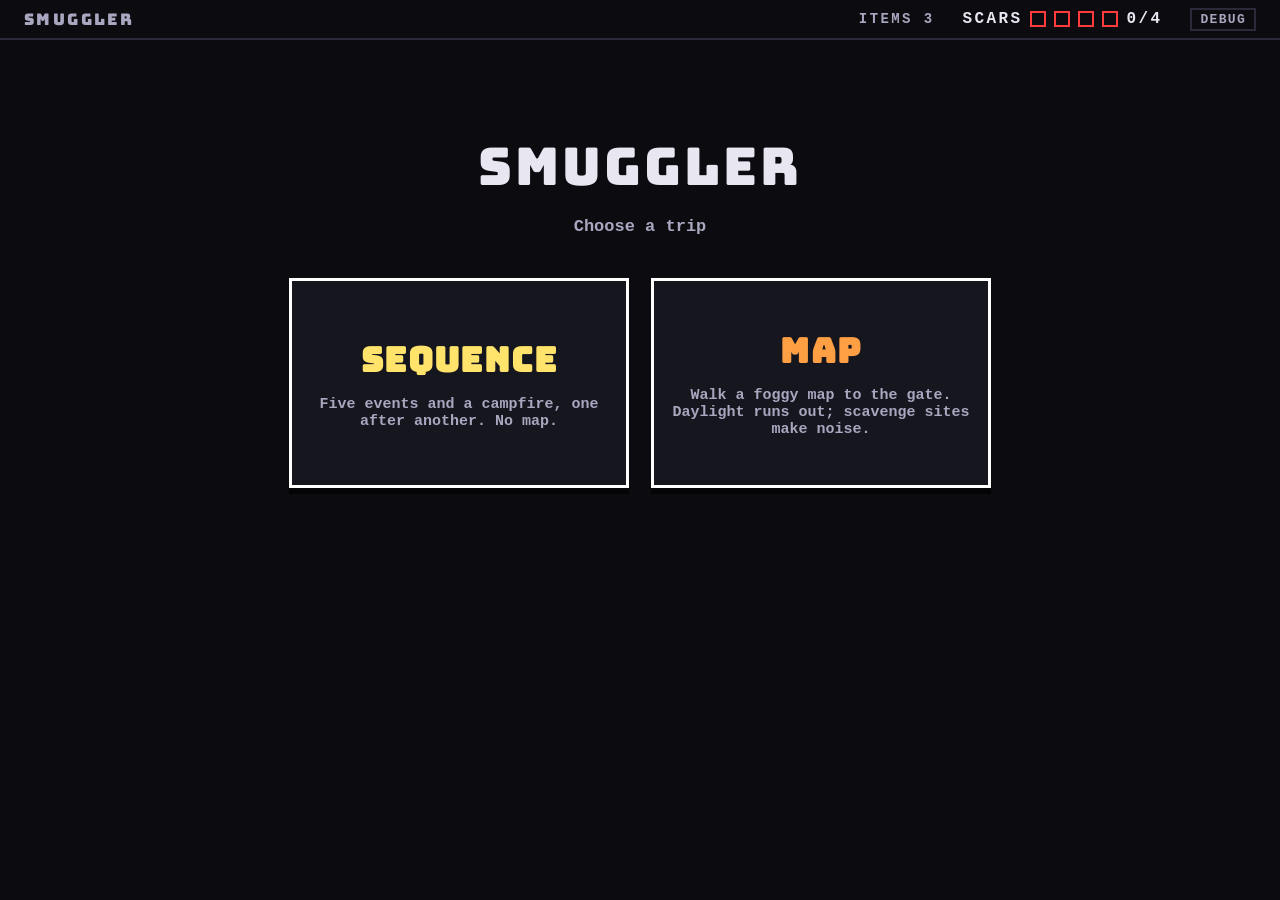
==== commit 7a9168f7: "Opponent die labels + live hit preview; sentence as headline with focal band Co-Authored-By: Claude " ====
--- a/src/index.html
+++ b/src/index.html
@@ -22,12 +22,12 @@
       <div id="enemyText"></div>
       <div id="nextWrap" class="hidden"></div>
     </div>
-    <div id="faceStrip"></div>
+    <div id="stripWrap"><div id="stripHead"></div><div id="faceStrip"></div></div>
   </section>
   <section id="sentence">
+    <div id="narration"></div>
     <div id="railHead"><span id="railTitle"></span><span id="railShape"></span><span id="rtotals"></span></div>
     <div id="slots"></div>
-    <div id="narration"></div>
     <div id="preview"><div id="previewText"></div></div>
   </section>
   <section id="bottom">
--- a/src/styles.css
+++ b/src/styles.css
@@ -38,7 +38,7 @@
   .faceRow .tile + .tile { margin-left:-3px; }
 
   /* enemy */
-  #enemy { position:absolute; left:0; top:40px; width:100%; height:232px; padding:8px 24px; display:flex; gap:40px; }
+  #enemy { position:absolute; left:0; top:40px; width:100%; height:218px; padding:8px 24px; display:flex; gap:40px; }
   /* fixed rows (label, meta, intent tile, intent line, action sentence, foresight queue) so long texts wrap inside their own box instead of overlapping */
   #intentPanel { width:520px; height:216px; display:flex; flex-direction:column; gap:3px; position:relative; overflow:hidden; }
   #enemyMeta { min-height:16px; font-size:13px; letter-spacing:.04em; color:var(--dim); display:flex; flex-wrap:wrap; gap:2px 10px; align-items:center; flex:none; }
@@ -55,24 +55,44 @@
   #nextWrap .q { opacity:.5; display:flex; align-items:center; gap:8px; }
   #nextWrap.hidden { visibility:hidden; }
   #enemyText { height:44px; flex:none; font-size:17px; line-height:22px; color:var(--status); overflow:hidden; display:-webkit-box; -webkit-line-clamp:2; -webkit-box-orient:vertical; }
-  #faceStrip { flex:1; display:flex; gap:10px; align-items:flex-start; padding-top:22px; }
-  .efc { flex:1; display:flex; flex-direction:column; align-items:center; gap:8px; padding:10px 4px 8px;
+  #stripWrap { flex:1; display:flex; flex-direction:column; min-width:0; }
+  #stripHead { height:36px; flex:none; font-size:13px; line-height:18px; letter-spacing:.06em; color:var(--dim); overflow:hidden; }
+  #stripHead b { color:var(--text); letter-spacing:.14em; }
+  #stripHead .legend { display:block; letter-spacing:.02em; white-space:nowrap; }
+  #stripHead .legend.win { color:var(--turned); font-weight:700; letter-spacing:.08em; }
+  #faceStrip { flex:1; display:flex; gap:8px; align-items:flex-start; padding-top:20px; }
+  .efc .info { font-size:13px; line-height:15px; height:45px; width:100%; text-align:center; color:var(--dim); overflow:hidden; }
+  .efc .fstate { font-size:12px; font-weight:700; letter-spacing:.08em; height:15px; color:var(--dim); white-space:nowrap; }
+  .efc.harmless { opacity:.6; }
+  .efc.harmless .tile { outline:2px dashed var(--dim); outline-offset:-5px; }
+  .efc.resolved .info { color:var(--dim); text-decoration:line-through; }
+  .efc.would-break { border-color:var(--danger); } .efc.would-break .fstate { color:var(--danger); }
+  .efc.would-turn { border-color:var(--turned); } .efc.would-turn .fstate { color:var(--turned); }
+  .efc.would-break.is-current, .efc.would-turn.is-current { border-style:double; }
+  .efc.prov.would-break, .efc.prov.would-turn { border-style:dashed; opacity:.85; }
+  .pip.ghost-broken { background:var(--danger); border-color:#000; transform:rotate(45deg) scale(.7); box-shadow:0 0 0 2px var(--danger); }
+  .pip.ghost-turned { background:var(--turned); border-radius:50%; box-shadow:0 0 0 2px var(--turned); }
+  .pip.ghost-broken.prov, .pip.ghost-turned.prov { opacity:.5; box-shadow:none; }
+  .efc { flex:1; display:flex; flex-direction:column; align-items:center; gap:5px; padding:6px 3px 4px; min-width:0;
     border:3px solid transparent; position:relative; }
-  .efc .tile { font-size:16px; padding:10px 6px; width:100%; text-align:center; }
+  .efc .tile { font-size:15px; padding:8px 4px; width:100%; text-align:center; }
   .efc.is-current { border-color:var(--glow); }
   .efc.is-next { border:3px dashed var(--dim); }
   .efc.is-then { border:3px dotted var(--line); }
   .efc .tag { position:absolute; top:-18px; left:0; width:100%; text-align:center; font-size:var(--fs-min); letter-spacing:.15em; color:var(--dim); }
   .efc.is-current .tag { color:var(--glow); }
-  .pips { display:flex; gap:8px; }
+  .pips { display:flex; gap:6px; flex-wrap:wrap; justify-content:center; min-height:24px; }
   .pip { width:18px; height:18px; border:3px solid #000; background:var(--pip); }
   .pip.broken { background:var(--broken); transform:rotate(45deg) scale(.7); }
   .pip.turned { background:var(--turned); border-radius:50%; }
 
   /* sentence rail: interlocking chevron steps, FIRST / THEN / LAST labels, MIND band, per-step captions, totals */
-  #sentence { position:absolute; left:0; top:272px; width:100%; height:292px; padding:0 24px; display:flex; flex-direction:column; align-items:flex-start;
+  #sentence { position:absolute; left:0; top:258px; width:100%; height:318px; padding:6px 24px 0; display:flex; flex-direction:column; align-items:flex-start;
     --sw-max:425px; --sw:425px; --pt:34px; --ov:26px; --pitch:calc(var(--sw) - var(--ov)); --slotH:100px;   /* --sw is re-fitted by JS for more than 3 slots */
-    --fs-label:16px; --fs-action:30px; --fs-action-long:24px; --fs-cap:17px; --fs-total:24px; --fs-narr:19px; }
+    --fs-label:16px; --fs-action:30px; --fs-action-long:24px; --fs-cap:17px; --fs-total:24px; --fs-narr:29px; --narr-h:70px; --focus:var(--lit); }
+  /* focal zone: the sentence (headline + rail + totals) sits on a lit band across the full width */
+  #sentence { background:linear-gradient(180deg, color-mix(in srgb, var(--focus) 9%, transparent), color-mix(in srgb, var(--focus) 3%, transparent));
+    border-top:2px solid color-mix(in srgb, var(--focus) 45%, transparent); border-bottom:2px solid color-mix(in srgb, var(--focus) 25%, transparent); }
   #railHead { display:flex; align-items:baseline; gap:16px; height:30px; width:100%; font-size:var(--fs-sm); letter-spacing:.2em; }
   #railTitle { color:var(--dim); }
   /* totals: big and prominent, right end of the header row */
@@ -82,6 +102,10 @@
   #rtotals.pending { color:var(--dim); }
   #rtotals.pending .eq { color:var(--dim); }
   #rtotals .rx { color:var(--note); }
+  #rtotals .sofar { font-family:var(--body, inherit); font-size:var(--fs-min); font-style:italic; color:var(--dim); margin-left:4px; }
+  #rtotals.pending .rx { color:var(--dim); }
+  #sentence.partial .rband.tag.prov { border-style:dashed; opacity:.7; }
+  .carry.prov { border-top-style:dashed; }
   #railShape { color:var(--lit); font-family:var(--display); font-weight:400; font-size:22px; letter-spacing:.12em; }
   #slots { position:relative; display:flex; align-items:flex-start; }
   .rstep { position:relative; width:var(--sw); flex:none; }
@@ -130,19 +154,24 @@
   #playhead { position:absolute; left:calc(var(--ph, 0) * var(--pitch) + var(--pt)); top:22px; width:calc(var(--sw) - var(--pt) - var(--ov)); height:19px;
     background:var(--glow); box-shadow:0 0 14px 2px color-mix(in srgb, var(--glow) 70%, transparent); opacity:0; pointer-events:none; z-index:3;
     transition:left var(--ph-ms, .16s) ease-out, opacity .1s; }
-  #playhead.on { opacity:.85; }
-  #narration { margin-top:2px; height:50px; flex:none; width:100%; max-width:1232px; font-size:var(--fs-narr); line-height:25px; color:var(--text); overflow:hidden; display:-webkit-box; -webkit-line-clamp:2; -webkit-box-orient:vertical; }
+  #playhead.on { opacity:1; }
+  #stage[data-phase=resolving] #sentence { --focus:var(--glow); }
+  #narration { height:var(--narr-h); flex:none; width:100%; max-width:1232px; font-size:var(--fs-narr); line-height:35px; color:var(--text); text-align:center; font-weight:700;
+    overflow:hidden; display:grid; align-content:center; text-shadow:0 2px 0 rgba(0,0,0,.6); }
+  #narration .nbox { display:block; max-height:70px; overflow:hidden; } #narration .nm, #narration .nres { color:var(--text); } #narration .ni { text-decoration:underline; text-decoration-thickness:2px; text-underline-offset:4px; }
+  #narration .nres { font-weight:400; font-size:.7em; color:var(--dim); }
   #preview { margin-top:0; min-height:22px; width:100%; }
   #previewText { font-size:var(--fs-md); line-height:22px; max-width:1232px; }
   #previewText.hint { color:var(--dim); }
 
   /* bottom: dice lying loose on the table */
-  #bottom { position:absolute; left:0; top:564px; width:100%; height:156px; }
+  #bottom { position:absolute; left:0; top:580px; width:100%; height:140px; }
+  #stage[data-phase=resolving] #bottom, #stage[data-phase=enemy] #bottom { opacity:.45; transition:opacity .15s; }
   #tray { display:flex; justify-content:center; gap:34px; }
-  .cell { width:232px; height:86px; display:flex; align-items:center; justify-content:center; border-radius:20px; }
+  .cell { width:210px; height:70px; display:flex; align-items:center; justify-content:center; border-radius:20px; }
   .cell:empty { border:2px dashed color-mix(in srgb, var(--line) 30%, transparent); }
   .cell.over, #tray.over .cell:empty { border-color:var(--glow); }
-  .die { width:222px; height:78px; display:flex; flex-direction:column; align-items:center; justify-content:center;
+  .die { width:200px; height:64px; display:flex; flex-direction:column; align-items:center; justify-content:center;
     gap:5px; position:relative; touch-action:none; cursor:grab; rotate:var(--tilt, 0deg);
     border-radius:18px; border:3px solid #3a3a52; background:linear-gradient(160deg, #262638, #15151f);
     box-shadow:0 5px 0 rgba(0,0,0,.55), inset 0 2px 0 rgba(255,255,255,.07); }
@@ -167,7 +196,7 @@
   /* a die on the rail is a word step: no die frame, same face tiles */
   .die.in-slot { width:100%; height:100%; border:0; border-radius:0; background:none; box-shadow:none; rotate:0deg; translate:none; gap:2px; z-index:2; }
   .die.in-slot .tile { font-size:21px; padding:8px 11px; }
-  #tray .die:not(.dragging) .tile { font-size:20px; padding:7px 11px; }
+  #tray .die:not(.dragging) .tile { font-size:17px; padding:5px 9px; }
   .die.in-slot .held { top:2px; right:calc(var(--pt) + 4px); }
   .die.in-slot .frz { top:2px; left:calc(var(--pt) + 4px); }
   .rstep.first .die.in-slot .frz { left:12px; }
@@ -190,14 +219,15 @@
     border-radius:18px; box-shadow:0 12px 0 rgba(0,0,0,.5); pointer-events:none; translate:none; }
   .die.dragging .ctl { display:none; }
   .die.dragging .tile { font-size:24px; padding:10px 14px; }
-  #buttons { margin-top:6px; display:flex; justify-content:center; align-items:center; gap:18px; }
-  .btn { background:var(--panel); border:3px solid var(--glow); padding:7px 26px; font-size:19px; letter-spacing:.12em;
+  #buttons { margin-top:4px; display:flex; justify-content:center; align-items:center; gap:18px; }
+  .btn { background:var(--panel); border:2px solid var(--line); padding:4px 20px; font-size:16px; letter-spacing:.12em;
     box-shadow:0 4px 0 rgba(0,0,0,.6); }
   .btn:disabled { opacity:.3; cursor:default; border-color:var(--line); }
+  #btnCommit:not(:disabled), #btnRoll:not(:disabled) { border-color:var(--lit); }
   .btn:not(:disabled):hover { background:var(--glow); color:var(--tiletext); }
   .btn.primary { background:var(--lit); color:var(--tiletext); border-color:#000; }
   #status { color:var(--status); font-size:var(--fs-sm); min-width:210px; }
-  #help { position:absolute; left:0; bottom:2px; width:100%; text-align:center; font-size:var(--fs-min); color:var(--dim); padding:0 24px; white-space:nowrap; overflow:hidden; text-overflow:ellipsis; }
+  #help { position:absolute; left:0; bottom:2px; width:100%; text-align:center; font-size:var(--fs-min); color:var(--dim); opacity:.7; padding:0 24px; white-space:nowrap; overflow:hidden; text-overflow:ellipsis; }
 
   /* popover */
   #pop { position:absolute; z-index:40; display:none; background:#000; border:3px solid var(--glow); padding:8px 10px;
@@ -368,6 +398,7 @@
   #noiseTrack .nb.on.hot { background:var(--danger); }
   #btnLeave { display:none; }
   #stage.site #intentTile { display:none; }
+  #stage.site #stripHead { visibility:hidden; }
   #stage.site #noiseTrack { display:flex; }
   #stage.site #btnLeave { display:inline-block; }
   #stage.site #intentPanel { width:400px; }
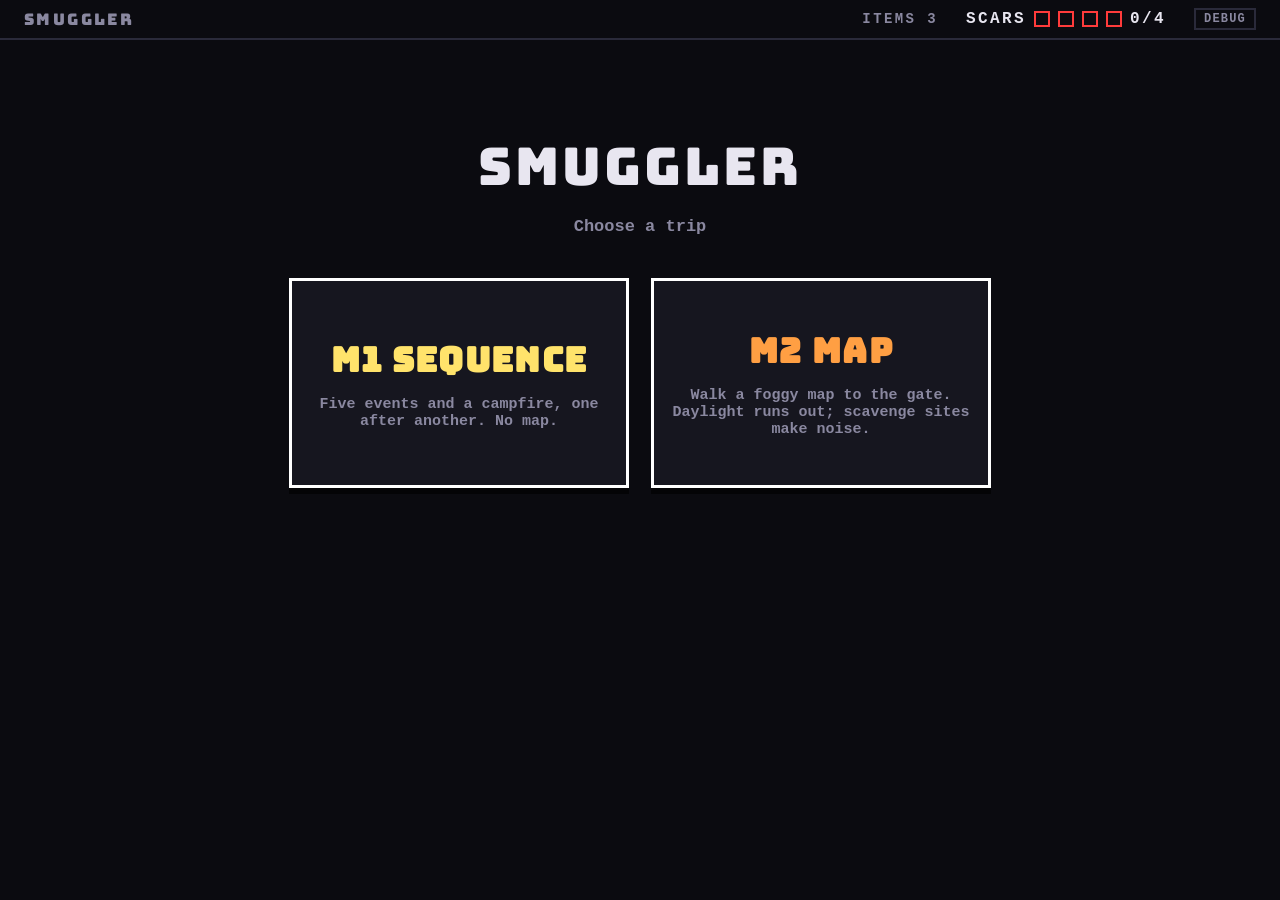
==== commit d1c38a42: "new main" ====
--- a/src/index.html
+++ b/src/index.html
@@ -22,13 +22,11 @@
       <div id="enemyText"></div>
       <div id="nextWrap" class="hidden"></div>
     </div>
-    <div id="stripWrap"><div id="stripHead"></div><div id="faceStrip"></div></div>
+    <div id="faceStrip"></div>
   </section>
   <section id="sentence">
-    <div id="narration"></div>
-    <div id="railHead"><span id="railTitle"></span><span id="railShape"></span><span id="rtotals"></span></div>
     <div id="slots"></div>
-    <div id="preview"><div id="previewText"></div></div>
+    <div id="preview"><div id="shape"></div><div id="previewText"></div></div>
   </section>
   <section id="bottom">
     <div id="tray"></div>
--- a/src/styles.css
+++ b/src/styles.css
@@ -2,8 +2,6 @@
     --bg:#0b0b10; --panel:#16161f; --line:#2a2a3a; --text:#e8e6f0; --dim:#8a88a0;
     --lit:#ffe36b; --status:#ffd36b; --danger:#ff3b3b; --glow:#ffffff; --pip:#e8e6f0; --broken:#5a5a66; --turned:#4fe06a; --tiletext:#0b0b10;
     --lift:1.07;
-    /* readability scale (encounter screen): no game text below --fs-min; rail sizes are tuned in the #sentence block */
-    --fs-min:13px; --fs-sm:15px; --fs-md:17px; --fs-lg:20px; --note:#a9dcff; --note-fs:15px;
     --display:"Bungee", Impact, "Arial Black", "Helvetica Neue", sans-serif; }
   * { box-sizing: border-box; }
   html, body { margin:0; height:100%; background:var(--bg); color:var(--text); overflow:hidden;
@@ -38,196 +36,89 @@
   .faceRow .tile + .tile { margin-left:-3px; }
 
   /* enemy */
-  #enemy { position:absolute; left:0; top:40px; width:100%; height:218px; padding:8px 24px; display:flex; gap:40px; }
-  /* fixed rows (label, meta, intent tile, intent line, action sentence, foresight queue) so long texts wrap inside their own box instead of overlapping */
-  #intentPanel { width:520px; height:216px; display:flex; flex-direction:column; gap:3px; position:relative; overflow:hidden; }
-  #enemyMeta { min-height:16px; font-size:13px; letter-spacing:.04em; color:var(--dim); display:flex; flex-wrap:wrap; gap:2px 10px; align-items:center; flex:none; }
-  #enemyMeta .chip { border:2px solid var(--line); padding:0 6px; font-size:var(--fs-min); letter-spacing:.12em; text-transform:uppercase; }
+  #enemy { position:absolute; left:0; top:40px; width:100%; height:232px; padding:16px 24px; display:flex; gap:40px; }
+  #intentPanel { width:520px; display:flex; flex-direction:column; gap:4px; position:relative; }
+  #enemyMeta { min-height:16px; font-size:13px; letter-spacing:.08em; color:var(--dim); display:flex; gap:10px; align-items:center; }
+  #enemyMeta .chip { border:2px solid var(--line); padding:0 6px; font-size:12px; letter-spacing:.12em; text-transform:uppercase; }
   #bag { position:absolute; right:0; top:-2px; display:flex; align-items:center; gap:6px; }
   #bag.hidden { display:none; }
-  #bag .tile { font-size:var(--fs-min); padding:4px 6px; border-width:2px; }
+  #bag .tile { font-size:12px; padding:4px 6px; border-width:2px; }
   .vb { cursor:help; }
   .lbl { font-size:13px; letter-spacing:.2em; color:var(--dim); }
-  #intentRow { display:flex; align-items:flex-end; gap:20px; height:66px; flex:none; }
-  #intentTile { font-size:34px; padding:12px 20px; }
-  #intentText { height:22px; flex:none; font-size:16px; line-height:22px; white-space:nowrap; overflow:hidden; text-overflow:ellipsis; }
-  #nextWrap { display:flex; align-items:center; gap:10px; height:36px; flex:none; overflow:hidden; }
+  #intentRow { display:flex; align-items:flex-end; gap:20px; height:84px; }
+  #intentTile { font-size:40px; padding:16px 22px; }
+  #intentText { min-height:22px; font-size:18px; }
+  #nextWrap { display:flex; align-items:center; gap:10px; min-height:40px; }
   #nextWrap .q { opacity:.5; display:flex; align-items:center; gap:8px; }
   #nextWrap.hidden { visibility:hidden; }
-  #enemyText { height:44px; flex:none; font-size:17px; line-height:22px; color:var(--status); overflow:hidden; display:-webkit-box; -webkit-line-clamp:2; -webkit-box-orient:vertical; }
-  #stripWrap { flex:1; display:flex; flex-direction:column; min-width:0; }
-  #stripHead { height:36px; flex:none; font-size:13px; line-height:18px; letter-spacing:.06em; color:var(--dim); overflow:hidden; }
-  #stripHead b { color:var(--text); letter-spacing:.14em; }
-  #stripHead .legend { display:block; letter-spacing:.02em; white-space:nowrap; }
-  #stripHead .legend.win { color:var(--turned); font-weight:700; letter-spacing:.08em; }
-  #faceStrip { flex:1; display:flex; gap:8px; align-items:flex-start; padding-top:20px; }
-  .efc .info { font-size:13px; line-height:15px; height:45px; width:100%; text-align:center; color:var(--dim); overflow:hidden; }
-  .efc .fstate { font-size:12px; font-weight:700; letter-spacing:.08em; height:15px; color:var(--dim); white-space:nowrap; }
-  .efc.harmless { opacity:.6; }
-  .efc.harmless .tile { outline:2px dashed var(--dim); outline-offset:-5px; }
-  .efc.resolved .info { color:var(--dim); text-decoration:line-through; }
-  .efc.would-break { border-color:var(--danger); } .efc.would-break .fstate { color:var(--danger); }
-  .efc.would-turn { border-color:var(--turned); } .efc.would-turn .fstate { color:var(--turned); }
-  .efc.would-break.is-current, .efc.would-turn.is-current { border-style:double; }
-  .efc.prov.would-break, .efc.prov.would-turn { border-style:dashed; opacity:.85; }
-  .pip.ghost-broken { background:var(--danger); border-color:#000; transform:rotate(45deg) scale(.7); box-shadow:0 0 0 2px var(--danger); }
-  .pip.ghost-turned { background:var(--turned); border-radius:50%; box-shadow:0 0 0 2px var(--turned); }
-  .pip.ghost-broken.prov, .pip.ghost-turned.prov { opacity:.5; box-shadow:none; }
-  .efc { flex:1; display:flex; flex-direction:column; align-items:center; gap:5px; padding:6px 3px 4px; min-width:0;
+  #enemyText { min-height:22px; font-size:18px; color:var(--status); }
+  #faceStrip { flex:1; display:flex; gap:10px; align-items:flex-start; padding-top:22px; }
+  .efc { flex:1; display:flex; flex-direction:column; align-items:center; gap:8px; padding:10px 4px 8px;
     border:3px solid transparent; position:relative; }
-  .efc .tile { font-size:15px; padding:8px 4px; width:100%; text-align:center; }
+  .efc .tile { font-size:16px; padding:10px 6px; width:100%; text-align:center; }
   .efc.is-current { border-color:var(--glow); }
   .efc.is-next { border:3px dashed var(--dim); }
   .efc.is-then { border:3px dotted var(--line); }
-  .efc .tag { position:absolute; top:-18px; left:0; width:100%; text-align:center; font-size:var(--fs-min); letter-spacing:.15em; color:var(--dim); }
+  .efc .tag { position:absolute; top:-18px; left:0; width:100%; text-align:center; font-size:11px; letter-spacing:.15em; color:var(--dim); }
   .efc.is-current .tag { color:var(--glow); }
-  .pips { display:flex; gap:6px; flex-wrap:wrap; justify-content:center; min-height:24px; }
+  .pips { display:flex; gap:8px; }
   .pip { width:18px; height:18px; border:3px solid #000; background:var(--pip); }
   .pip.broken { background:var(--broken); transform:rotate(45deg) scale(.7); }
   .pip.turned { background:var(--turned); border-radius:50%; }
 
-  /* sentence rail: interlocking chevron steps, FIRST / THEN / LAST labels, MIND band, per-step captions, totals */
-  #sentence { position:absolute; left:0; top:258px; width:100%; height:318px; padding:6px 24px 0; display:flex; flex-direction:column; align-items:flex-start;
-    --sw-max:425px; --sw:425px; --pt:34px; --ov:26px; --pitch:calc(var(--sw) - var(--ov)); --slotH:100px;   /* --sw is re-fitted by JS for more than 3 slots */
-    --fs-label:16px; --fs-action:30px; --fs-action-long:24px; --fs-cap:17px; --fs-total:24px; --fs-narr:29px; --narr-h:70px; --focus:var(--lit); }
-  /* focal zone: the sentence (headline + rail + totals) sits on a lit band across the full width */
-  #sentence { background:linear-gradient(180deg, color-mix(in srgb, var(--focus) 9%, transparent), color-mix(in srgb, var(--focus) 3%, transparent));
-    border-top:2px solid color-mix(in srgb, var(--focus) 45%, transparent); border-bottom:2px solid color-mix(in srgb, var(--focus) 25%, transparent); }
-  #railHead { display:flex; align-items:baseline; gap:16px; height:30px; width:100%; font-size:var(--fs-sm); letter-spacing:.2em; }
-  #railTitle { color:var(--dim); }
-  /* totals: big and prominent, right end of the header row */
-  #rtotals { margin-left:auto; flex:1 1 0; min-width:0; text-align:right; white-space:nowrap; overflow:hidden; text-overflow:ellipsis; letter-spacing:0;
-    font-size:var(--fs-total); line-height:1.15; color:var(--text); }
-  #rtotals .eq { font-family:var(--display); font-weight:400; color:var(--lit); font-size:var(--fs-total); margin-right:6px; }
-  #rtotals.pending { color:var(--dim); }
-  #rtotals.pending .eq { color:var(--dim); }
-  #rtotals .rx { color:var(--note); }
-  #rtotals .sofar { font-family:var(--body, inherit); font-size:var(--fs-min); font-style:italic; color:var(--dim); margin-left:4px; }
-  #rtotals.pending .rx { color:var(--dim); }
-  #sentence.partial .rband.tag.prov { border-style:dashed; opacity:.7; }
-  .carry.prov { border-top-style:dashed; }
-  #railShape { color:var(--lit); font-family:var(--display); font-weight:400; font-size:22px; letter-spacing:.12em; }
-  #slots { position:relative; display:flex; align-items:flex-start; }
-  .rstep { position:relative; width:var(--sw); flex:none; }
-  .rstep + .rstep { margin-left:calc(var(--ov) * -1); }
-  .rlabel { height:22px; line-height:22px; padding-left:var(--pt); font-size:var(--fs-label); letter-spacing:.3em; color:var(--text); }
-  .rstep.first .rlabel { padding-left:8px; }
-  .rband { height:19px; margin:0 0 3px; font-size:var(--fs-min); line-height:19px; letter-spacing:.14em; text-transform:uppercase; color:var(--tiletext);
-    padding-left:var(--pt); white-space:nowrap; }
-  .rstep.first .rband { padding-left:8px; }
-  .rband.on { clip-path:polygon(0 0, 100% 0, 100% 100%, 0 100%); }
-  .rstep.last .rband.on { clip-path:polygon(0 0, calc(100% - 12px) 0, 100% 50%, calc(100% - 12px) 100%, 0 100%); }
-  .rband.tag { display:block; width:max-content; margin-left:var(--pt); padding:0 9px; border:2px solid; font-weight:700; font-size:var(--fs-min); line-height:15px; height:19px; }
-  .rstep.first .rband.tag { margin-left:8px; }
-  .rband.tag.none { color:var(--dim); border-color:var(--line); border-style:dashed; }
-  .rband.tag.none, .rband.tag { background:transparent; }
-  .slot { position:relative; height:var(--slotH); display:flex; align-items:center; justify-content:center; padding:0 var(--pt); }
-  .slot .chev, .slot .chev::after { position:absolute; inset:0; clip-path:polygon(0 0, calc(100% - var(--pt)) 0, 100% 50%, calc(100% - var(--pt)) 100%, 0 100%, var(--pt) 50%); }
-  .rstep.first .slot .chev, .rstep.first .slot .chev::after { clip-path:polygon(0 0, calc(100% - var(--pt)) 0, 100% 50%, calc(100% - var(--pt)) 100%, 0 100%); }
-  .slot .chev { background:#3a3a52; pointer-events:none; }
-  .slot .chev::after { content:''; inset:3px; background:var(--bg); }
-  .rstep:not(.first) .slot .chev::after { }
-  .slot .num { position:absolute; left:calc(var(--pt) + 10px); top:50%; transform:translateY(-50%); font-size:40px; font-family:var(--display); font-weight:400; color:#2c2c3e; pointer-events:none; }
-  .rstep.first .slot .num { left:18px; }
-  .slot .empty { font-size:var(--fs-sm); letter-spacing:.2em; color:var(--dim); text-transform:uppercase; pointer-events:none; }
-  .slot.full .empty, .slot.full .num { display:none; }
-  .slot.full .chev { background:var(--line); }
-  .slot.full .chev::after { background:var(--panel); }
-  .slot.trig .chev { background:var(--glow); }
-  .slot.over .chev { background:var(--glow); }
-  .slot.over .chev::after { background:#2a2a3c; }
-  .slot.acting .chev { background:var(--glow); }
-  .slot.acting .chev::after { background:#34344a; }
-  #slots.complete .slot.full .chev { background:var(--lit); }
-  .rstep > .rlink { position:relative; height:16px; }
-  .carry { position:absolute; left:calc(var(--sw) / 2 + 12px); top:6px; height:0; border-top:3px solid; }
-  .carry::after { content:''; position:absolute; right:-2px; top:-6.5px; border:5px solid transparent; border-right:0; border-left:9px solid currentColor; }
-  .carry b { position:absolute; left:50%; top:-11px; transform:translateX(-50%); padding:0 6px; background:var(--bg); font-size:var(--fs-sm); line-height:18px; }
-  .rcap { height:26px; padding:0 var(--ov) 0 var(--pt); text-align:center; font-size:var(--note-fs); line-height:22px; overflow:hidden; }
-  .rstep.first .rcap { padding-left:8px; }
-  .rcap .cl1 { white-space:nowrap; overflow:hidden; text-overflow:ellipsis; color:var(--note); font-weight:700; }   /* annotations: one consistent style */
-  .rcap .cl2 { font-size:var(--fs-min); line-height:14px; font-weight:400; color:var(--dim); white-space:nowrap; overflow:hidden; text-overflow:ellipsis; }
-  .rcap .cn { text-transform:none; }
-  .rcap .cp { font-family:var(--display); font-weight:400; font-size:15px; letter-spacing:.02em; }
-  .rcap .cin { color:var(--turned); }
-  .rcap.mind .cl1 { color:var(--dim); }
-  #playhead { position:absolute; left:calc(var(--ph, 0) * var(--pitch) + var(--pt)); top:22px; width:calc(var(--sw) - var(--pt) - var(--ov)); height:19px;
-    background:var(--glow); box-shadow:0 0 14px 2px color-mix(in srgb, var(--glow) 70%, transparent); opacity:0; pointer-events:none; z-index:3;
-    transition:left var(--ph-ms, .16s) ease-out, opacity .1s; }
-  #playhead.on { opacity:1; }
-  #stage[data-phase=resolving] #sentence { --focus:var(--glow); }
-  #narration { height:var(--narr-h); flex:none; width:100%; max-width:1232px; font-size:var(--fs-narr); line-height:35px; color:var(--text); text-align:center; font-weight:700;
-    overflow:hidden; display:grid; align-content:center; text-shadow:0 2px 0 rgba(0,0,0,.6); }
-  #narration .nbox { display:block; max-height:70px; overflow:hidden; } #narration .nm, #narration .nres { color:var(--text); } #narration .ni { text-decoration:underline; text-decoration-thickness:2px; text-underline-offset:4px; }
-  #narration .nres { font-weight:400; font-size:.7em; color:var(--dim); }
-  #preview { margin-top:0; min-height:22px; width:100%; }
-  #previewText { font-size:var(--fs-md); line-height:22px; max-width:1232px; }
-  #previewText.hint { color:var(--dim); }
-
-  /* bottom: dice lying loose on the table */
-  #bottom { position:absolute; left:0; top:580px; width:100%; height:140px; }
-  #stage[data-phase=resolving] #bottom, #stage[data-phase=enemy] #bottom { opacity:.45; transition:opacity .15s; }
-  #tray { display:flex; justify-content:center; gap:34px; }
-  .cell { width:210px; height:70px; display:flex; align-items:center; justify-content:center; border-radius:20px; }
-  .cell:empty { border:2px dashed color-mix(in srgb, var(--line) 30%, transparent); }
-  .cell.over, #tray.over .cell:empty { border-color:var(--glow); }
-  .die { width:200px; height:64px; display:flex; flex-direction:column; align-items:center; justify-content:center;
-    gap:5px; position:relative; touch-action:none; cursor:grab; rotate:var(--tilt, 0deg);
-    border-radius:18px; border:3px solid #3a3a52; background:linear-gradient(160deg, #262638, #15151f);
-    box-shadow:0 5px 0 rgba(0,0,0,.55), inset 0 2px 0 rgba(255,255,255,.07); }
-  .die .meta { display:flex; align-items:center; gap:8px; height:20px; line-height:1; }
-  .die .cap { font-size:var(--fs-min); letter-spacing:.2em; color:var(--dim); }
-  .die .held { position:absolute; right:10px; top:-9px; font-size:var(--fs-min); letter-spacing:.1em; color:var(--tiletext);
-    background:var(--lit); padding:2px 6px; display:none; }
+  /* sentence */
+  #sentence { position:absolute; left:0; top:272px; width:100%; height:190px; display:flex; flex-direction:column; align-items:center; }
+  #slots { display:flex; align-items:center; gap:14px; }
+  .slot { width:262px; height:104px; border:3px dashed var(--line); background:rgba(255,255,255,.025);
+    display:flex; align-items:center; justify-content:center; position:relative; }
+  .slot::before { content:attr(data-n); position:absolute; left:6px; top:3px; font-size:12px; color:var(--dim); z-index:1; }
+  .slot.trig { border-color:var(--glow); box-shadow:0 0 10px 1px color-mix(in srgb, var(--glow) 55%, transparent); }
+  .slot .num { position:absolute; left:6px; top:3px; font-size:12px; color:var(--dim); }
+  .slot.over { border-color:var(--glow); background:rgba(255,255,255,.1); }
+  .slot.full { border-style:solid; }
+  .slot.acting { border-color:var(--glow); background:rgba(255,255,255,.14); }
+  #slots.complete .slot { border-color:var(--lit); }
+  .arrow { font-size:26px; color:var(--dim); width:30px; text-align:center; }
+  #preview { margin-top:14px; text-align:center; min-height:62px; }
+  #shape { font-size:14px; letter-spacing:.25em; color:var(--dim); text-transform:uppercase; min-height:18px; }
+  #previewText { font-size:22px; margin:6px auto 0; max-width:1200px; line-height:1.25; }
+  #previewText.hint { color:var(--dim); font-size:18px; }
+
+  /* bottom */
+  #bottom { position:absolute; left:0; top:468px; width:100%; height:200px; }
+  #tray { display:flex; justify-content:center; gap:30px; }
+  .cell { width:262px; height:128px; border:3px solid var(--line); background:var(--panel);
+    display:flex; align-items:center; justify-content:center; }
+  .cell.over { border-color:var(--glow); }
+  .die { width:100%; height:100%; display:flex; flex-direction:column; align-items:center; justify-content:center;
+    gap:6px; position:relative; touch-action:none; cursor:grab; }
+  .die .cap { font-size:11px; letter-spacing:.2em; color:var(--dim); }
+  .die .held { position:absolute; right:4px; top:2px; font-size:12px; letter-spacing:.1em; color:var(--tiletext);
+    background:var(--lit); padding:2px 5px; display:none; }
   .die.held .held { display:block; }
-  .die.held { border-color:var(--lit); box-shadow:0 5px 0 rgba(0,0,0,.55), 0 0 14px 1px color-mix(in srgb, var(--lit) 40%, transparent); translate:0 -5px; }
-  .die.held .faceRow { transform:none; }
+  .die.held .faceRow { transform:translateY(5px); }
   .die.dim .faceRow { opacity:.35; }
-  .die .frz { position:absolute; left:10px; top:-9px; font-size:var(--fs-min); letter-spacing:.1em; color:#06222c; background:#8fe0ff;
+  .die .frz { position:absolute; left:4px; top:2px; font-size:12px; letter-spacing:.1em; color:#06222c; background:#8fe0ff;
     padding:2px 5px; display:none; }
-  .die.frozen { border-color:#8fe0ff; background:color-mix(in srgb, #8fe0ff 12%, #15151f);
-    box-shadow:0 5px 0 rgba(0,0,0,.55), inset 0 0 22px #8fe0ff88; cursor:not-allowed; }
+  .die.frozen { outline:3px solid #8fe0ff; outline-offset:-3px; background:color-mix(in srgb, #8fe0ff 12%, transparent);
+    box-shadow:inset 0 0 22px #8fe0ff88; cursor:not-allowed; }
   .die.frozen .frz { display:block; }
   .nf .sturdy { position:absolute; right:-2px; top:-9px; font-size:10px; letter-spacing:.08em; font-weight:400; color:var(--dim);
     background:var(--panel); border:1px solid var(--line); padding:0 4px; }
-  .die .ctl button { background:var(--panel); border:2px solid var(--line); padding:0 10px; font-size:13px; line-height:16px; }
+  .die .ctl button { background:var(--panel); border:2px solid var(--line); padding:0 10px; font-size:13px; line-height:18px; }
   .die .ctl button:hover { border-color:var(--glow); }
   .die.in-slot .up, .die:not(.in-slot) .down { display:none; }
-  /* a die on the rail is a word step: no die frame, same face tiles */
-  .die.in-slot { width:100%; height:100%; border:0; border-radius:0; background:none; box-shadow:none; rotate:0deg; translate:none; gap:2px; z-index:2; }
-  .die.in-slot .tile { font-size:21px; padding:8px 11px; }
-  #tray .die:not(.dragging) .tile { font-size:17px; padding:5px 9px; }
-  .die.in-slot .held { top:2px; right:calc(var(--pt) + 4px); }
-  .die.in-slot .frz { top:2px; left:calc(var(--pt) + 4px); }
-  .rstep.first .die.in-slot .frz { left:12px; }
-  /* slot action: the action the die performs is the slot's main content; the die face shrinks to a small strip */
-  .slot .sact { position:absolute; inset:0; z-index:3; pointer-events:none; display:none; flex-direction:column; align-items:center; justify-content:flex-start;
-    padding:8px var(--pt) 0; text-align:center; }
-  .rstep.first .slot .sact { padding-left:12px; }
-  .slot.acts .sact { display:flex; }
-  .sact .an { font-family:var(--display); font-weight:400; font-size:var(--fs-action); line-height:1.02; letter-spacing:.02em; text-transform:uppercase; white-space:normal;
-    max-height:2.1em; overflow:hidden; text-shadow:0 2px 0 rgba(0,0,0,.6); }
-  .sact .an.long { font-size:var(--fs-action-long); }
-  .sact .ap { font-size:1.12em; }
-  .sact .cin { color:var(--turned); }
-  .slot.acts .die.in-slot { justify-content:flex-end; }
-  .slot.acts .die.in-slot .faceRow { position:absolute; left:0; right:0; bottom:6px; opacity:1; }
-  .slot.acts .die.in-slot .tile { font-size:var(--fs-min); padding:3px 7px; border-width:2px; box-shadow:none; }
-  .slot.acts .die.in-slot .meta { position:absolute; right:calc(var(--pt) + 2px); top:2px; height:16px; }
-  .slot.acts .die.in-slot .cap { display:none; }
-  .die.dragging { position:fixed; z-index:60; cursor:grabbing; background:linear-gradient(160deg, #262638, #15151f); border:3px solid var(--glow);
-    border-radius:18px; box-shadow:0 12px 0 rgba(0,0,0,.5); pointer-events:none; translate:none; }
+  .die.dragging { position:fixed; z-index:60; cursor:grabbing; background:var(--panel); border:3px solid var(--glow);
+    box-shadow:0 12px 0 rgba(0,0,0,.5); pointer-events:none; }
   .die.dragging .ctl { display:none; }
-  .die.dragging .tile { font-size:24px; padding:10px 14px; }
-  #buttons { margin-top:4px; display:flex; justify-content:center; align-items:center; gap:18px; }
-  .btn { background:var(--panel); border:2px solid var(--line); padding:4px 20px; font-size:16px; letter-spacing:.12em;
+  #buttons { margin-top:22px; display:flex; justify-content:center; align-items:center; gap:18px; }
+  .btn { background:var(--panel); border:3px solid var(--glow); padding:12px 26px; font-size:20px; letter-spacing:.12em;
     box-shadow:0 4px 0 rgba(0,0,0,.6); }
   .btn:disabled { opacity:.3; cursor:default; border-color:var(--line); }
-  #btnCommit:not(:disabled), #btnRoll:not(:disabled) { border-color:var(--lit); }
   .btn:not(:disabled):hover { background:var(--glow); color:var(--tiletext); }
   .btn.primary { background:var(--lit); color:var(--tiletext); border-color:#000; }
-  #status { color:var(--status); font-size:var(--fs-sm); min-width:210px; }
-  #help { position:absolute; left:0; bottom:2px; width:100%; text-align:center; font-size:var(--fs-min); color:var(--dim); opacity:.7; padding:0 24px; white-space:nowrap; overflow:hidden; text-overflow:ellipsis; }
+  #status { color:var(--status); font-size:15px; min-width:210px; }
+  #help { position:absolute; left:0; bottom:8px; width:100%; text-align:center; font-size:13px; color:var(--dim); padding:0 40px; }
 
   /* popover */
   #pop { position:absolute; z-index:40; display:none; background:#000; border:3px solid var(--glow); padding:8px 10px;
@@ -235,8 +126,8 @@
   #pop .row { display:flex; gap:8px; align-items:center; }
   #pop .f { padding:4px; border:3px solid transparent; }
   #pop .f.cur { border-color:var(--glow); }
-  #pop .tile { font-size:var(--fs-min); padding:5px 6px; border-width:2px; box-shadow:none; }
-  #pop .ttl { font-size:var(--fs-min); letter-spacing:.2em; color:var(--dim); margin-bottom:6px; }
+  #pop .tile { font-size:12px; padding:5px 6px; border-width:2px; box-shadow:none; }
+  #pop .ttl { font-size:11px; letter-spacing:.2em; color:var(--dim); margin-bottom:6px; }
 
   /* overlay */
   #overlay { position:absolute; inset:0; z-index:80; background:rgba(5,5,8,.82); display:none;
@@ -248,9 +139,10 @@
   .tile, .btn, #top .title, #overlay .big, .flyer, #pop .tile { font-family:var(--display); font-weight:400; white-space:nowrap; }
   .tile { letter-spacing:.02em; }
   .efc .tile { letter-spacing:0; }
-  .die { transition: scale .1s ease-out, translate .12s ease-out; }
+  .die { transition: scale .1s ease-out; }
   .die .faceRow { transition: transform .12s ease-out; }
   .die.dragging { scale:var(--lift); box-shadow:0 18px 0 rgba(0,0,0,.45); }
+  .die.held { background:color-mix(in srgb, var(--lit) 6%, transparent); }
   .flyer { position:absolute; left:0; top:0; z-index:70; pointer-events:none; font-size:34px; line-height:1;
     -webkit-text-stroke:2px #000; paint-order:stroke fill; text-shadow:0 4px 0 rgba(0,0,0,.6); will-change:transform; }
   .flyer.small { font-size:20px; }
@@ -258,10 +150,12 @@
   .crack { position:absolute; inset:0; pointer-events:none; z-index:5; }
   .crack svg { width:100%; height:100%; }
   .die { z-index:1; }
-  /* sentence complete: the rail lights up together */
-  @keyframes litFlash { 0% { filter:drop-shadow(0 0 0 var(--lit)); } 40% { filter:drop-shadow(0 0 9px var(--lit)); } 100% { filter:drop-shadow(0 0 0 transparent); } }
+  /* sentence complete: tiles + arrows light up together */
+  @keyframes litFlash { 0% { box-shadow:0 0 0 0 color-mix(in srgb, var(--lit) 95%, transparent); } 100% { box-shadow:0 0 26px 8px color-mix(in srgb, var(--lit) 0%, transparent); } }
+  @keyframes arrowLit { 0% { transform:scale(1.9); } 100% { transform:scale(1); } }
   @keyframes ovPop { 0% { transform:scale(.4) rotate(-6deg); opacity:0; } 60% { transform:scale(1.12) rotate(2deg); opacity:1; } 100% { transform:scale(1) rotate(0); } }
-  #slots.complete .slot.full { animation:litFlash .45s ease-out; }
+  #slots.complete .slot { animation:litFlash .45s ease-out; background:color-mix(in srgb, var(--lit) 7%, transparent); box-shadow:0 0 14px 2px color-mix(in srgb, var(--lit) 45%, transparent); }
+  #slots.complete .arrow { color:var(--lit); animation:arrowLit .4s ease-out; text-shadow:0 0 10px color-mix(in srgb, var(--lit) 90%, transparent); }
   #slots.complete .die .tile { filter:brightness(1.1) saturate(1.1); }
   #overlay.show .big { animation:ovPop .5s cubic-bezier(.2,1.4,.4,1); }
   @media (prefers-reduced-motion: reduce) {
@@ -319,7 +213,7 @@
 
   /* ===== V1-3: placement screen / die nets ===== */
   #pop { z-index:58; }
-  #pop .ftip { font-size:var(--fs-min); font-weight:400; min-width:230px; }
+  #pop .ftip { font-size:12px; font-weight:400; min-width:230px; }
   #pop .ftip .vr { display:flex; gap:10px; align-items:baseline; padding:2px 0; }
   #pop .ftip .vr b { width:52px; letter-spacing:.04em; }
   #pop .ftip .vr .nm { flex:1; }
@@ -398,7 +292,6 @@
   #noiseTrack .nb.on.hot { background:var(--danger); }
   #btnLeave { display:none; }
   #stage.site #intentTile { display:none; }
-  #stage.site #stripHead { visibility:hidden; }
   #stage.site #noiseTrack { display:flex; }
   #stage.site #btnLeave { display:inline-block; }
   #stage.site #intentPanel { width:400px; }
@@ -407,11 +300,11 @@
   #stage.site #enemyMeta .chip { white-space:nowrap; }
   #stage.site #intentRow { height:48px; align-items:center; }
   .efc.site { cursor:pointer; }
-  .efc.site .tile { font-size:var(--fs-min); padding:8px 4px; white-space:normal; line-height:1.15; min-height:52px; display:flex; align-items:center; justify-content:center; text-align:center; }
+  .efc.site .tile { font-size:12px; padding:8px 4px; white-space:normal; line-height:1.15; min-height:52px; display:flex; align-items:center; justify-content:center; text-align:center; }
   .efc.site.opened { opacity:.5; cursor:default; }
   .efc.site:not(.opened):hover { background:rgba(255,255,255,.05); }
-  .efc.site .sfn { position:absolute; right:5px; bottom:2px; font-size:var(--fs-min); color:var(--dim); font-weight:400; }
-  .efc.site .sub { font-size:var(--fs-min); letter-spacing:.08em; font-weight:400; color:var(--dim); min-height:12px; text-align:center; }
+  .efc.site .sfn { position:absolute; right:5px; bottom:2px; font-size:10px; color:var(--dim); font-weight:400; }
+  .efc.site .sub { font-size:10px; letter-spacing:.08em; font-weight:400; color:var(--dim); min-height:12px; text-align:center; }
   .efc.site .tile.ghost { outline:2px dashed var(--dim); outline-offset:1px; opacity:.75; }
   .efc.site .tile.strike { text-decoration:line-through; }
   .mapwrap { width:100%; max-width:1200px; display:flex; flex-direction:column; gap:14px; align-items:stretch; }
@@ -447,7 +340,7 @@
   .coldflash { position:absolute; inset:0; z-index:72; pointer-events:none; box-shadow:inset 0 0 120px 30px rgba(255,59,59,.55); }
 
   /* debug / tuning drawer (overlay on the right, closed by default) */
-  #btnDebug { background:transparent; border:2px solid var(--line); padding:2px 8px; font-size:var(--fs-min); letter-spacing:.1em; color:var(--dim); }
+  #btnDebug { background:transparent; border:2px solid var(--line); padding:2px 8px; font-size:12px; letter-spacing:.1em; color:var(--dim); }
   #btnDebug.on { border-color:var(--status); color:var(--status); }
   #dbg { position:absolute; right:0; top:40px; bottom:0; width:300px; z-index:90; background:rgba(10,10,16,.97);
     border-left:2px solid var(--status); padding:10px 12px 12px; overflow-y:auto; font-size:12px; font-weight:400;
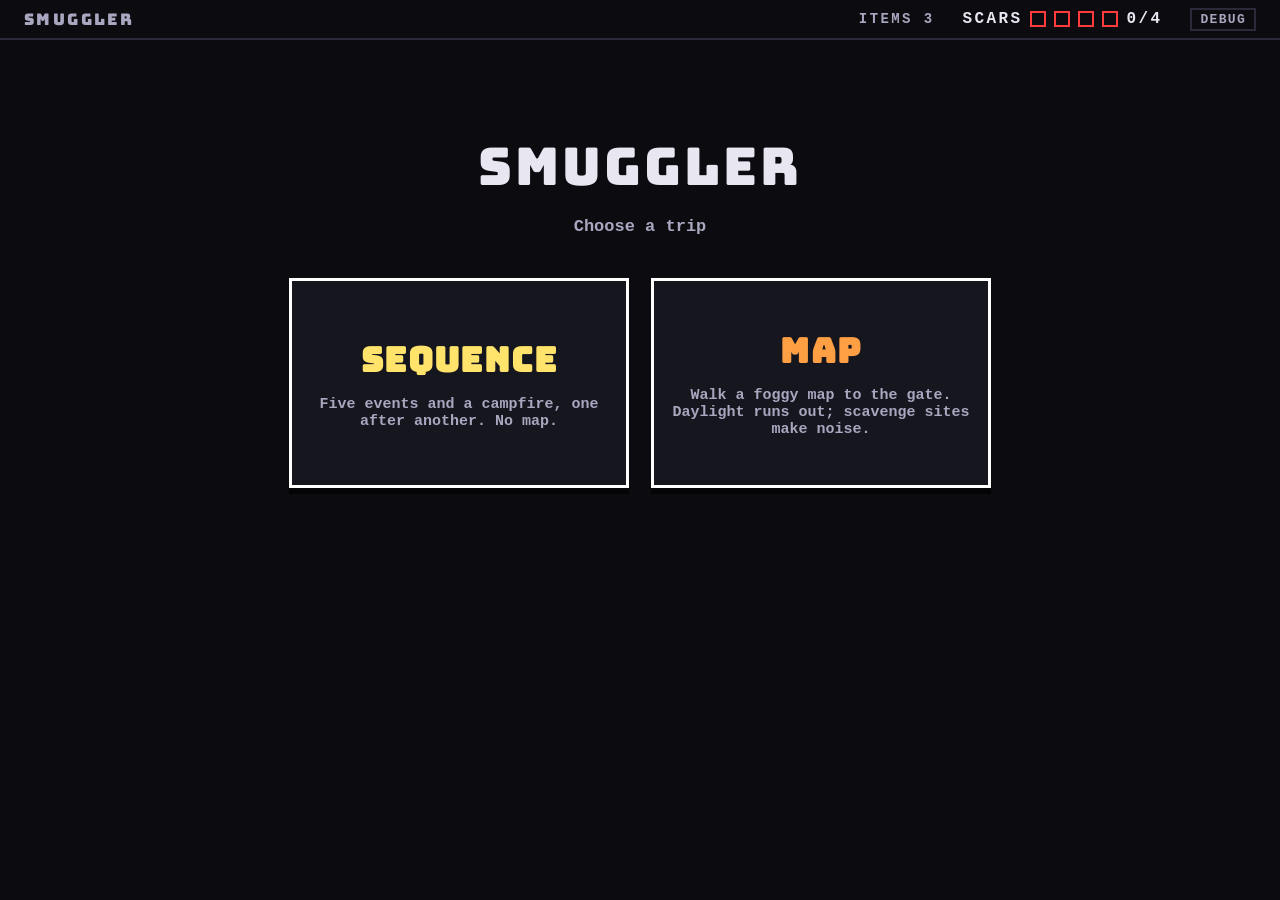
==== commit d07b1f08: "Restore latest work (undo accidental "new main" reset to V2-2) Co-Authored-By: Claude Opus 5.5 <nore" ====
--- a/src/index.html
+++ b/src/index.html
@@ -22,11 +22,13 @@
       <div id="enemyText"></div>
       <div id="nextWrap" class="hidden"></div>
     </div>
-    <div id="faceStrip"></div>
+    <div id="stripWrap"><div id="stripHead"></div><div id="faceStrip"></div></div>
   </section>
   <section id="sentence">
+    <div id="narration"></div>
+    <div id="railHead"><span id="railTitle"></span><span id="railShape"></span><span id="rtotals"></span></div>
     <div id="slots"></div>
-    <div id="preview"><div id="shape"></div><div id="previewText"></div></div>
+    <div id="preview"><div id="previewText"></div></div>
   </section>
   <section id="bottom">
     <div id="tray"></div>
--- a/src/styles.css
+++ b/src/styles.css
@@ -2,6 +2,8 @@
     --bg:#0b0b10; --panel:#16161f; --line:#2a2a3a; --text:#e8e6f0; --dim:#8a88a0;
     --lit:#ffe36b; --status:#ffd36b; --danger:#ff3b3b; --glow:#ffffff; --pip:#e8e6f0; --broken:#5a5a66; --turned:#4fe06a; --tiletext:#0b0b10;
     --lift:1.07;
+    /* readability scale (encounter screen): no game text below --fs-min; rail sizes are tuned in the #sentence block */
+    --fs-min:13px; --fs-sm:15px; --fs-md:17px; --fs-lg:20px; --note:#a9dcff; --note-fs:15px;
     --display:"Bungee", Impact, "Arial Black", "Helvetica Neue", sans-serif; }
   * { box-sizing: border-box; }
   html, body { margin:0; height:100%; background:var(--bg); color:var(--text); overflow:hidden;
@@ -36,89 +38,196 @@
   .faceRow .tile + .tile { margin-left:-3px; }
 
   /* enemy */
-  #enemy { position:absolute; left:0; top:40px; width:100%; height:232px; padding:16px 24px; display:flex; gap:40px; }
-  #intentPanel { width:520px; display:flex; flex-direction:column; gap:4px; position:relative; }
-  #enemyMeta { min-height:16px; font-size:13px; letter-spacing:.08em; color:var(--dim); display:flex; gap:10px; align-items:center; }
-  #enemyMeta .chip { border:2px solid var(--line); padding:0 6px; font-size:12px; letter-spacing:.12em; text-transform:uppercase; }
+  #enemy { position:absolute; left:0; top:40px; width:100%; height:218px; padding:8px 24px; display:flex; gap:40px; }
+  /* fixed rows (label, meta, intent tile, intent line, action sentence, foresight queue) so long texts wrap inside their own box instead of overlapping */
+  #intentPanel { width:520px; height:216px; display:flex; flex-direction:column; gap:3px; position:relative; overflow:hidden; }
+  #enemyMeta { min-height:16px; font-size:13px; letter-spacing:.04em; color:var(--dim); display:flex; flex-wrap:wrap; gap:2px 10px; align-items:center; flex:none; }
+  #enemyMeta .chip { border:2px solid var(--line); padding:0 6px; font-size:var(--fs-min); letter-spacing:.12em; text-transform:uppercase; }
   #bag { position:absolute; right:0; top:-2px; display:flex; align-items:center; gap:6px; }
   #bag.hidden { display:none; }
-  #bag .tile { font-size:12px; padding:4px 6px; border-width:2px; }
+  #bag .tile { font-size:var(--fs-min); padding:4px 6px; border-width:2px; }
   .vb { cursor:help; }
   .lbl { font-size:13px; letter-spacing:.2em; color:var(--dim); }
-  #intentRow { display:flex; align-items:flex-end; gap:20px; height:84px; }
-  #intentTile { font-size:40px; padding:16px 22px; }
-  #intentText { min-height:22px; font-size:18px; }
-  #nextWrap { display:flex; align-items:center; gap:10px; min-height:40px; }
+  #intentRow { display:flex; align-items:flex-end; gap:20px; height:66px; flex:none; }
+  #intentTile { font-size:34px; padding:12px 20px; }
+  #intentText { height:22px; flex:none; font-size:16px; line-height:22px; white-space:nowrap; overflow:hidden; text-overflow:ellipsis; }
+  #nextWrap { display:flex; align-items:center; gap:10px; height:36px; flex:none; overflow:hidden; }
   #nextWrap .q { opacity:.5; display:flex; align-items:center; gap:8px; }
   #nextWrap.hidden { visibility:hidden; }
-  #enemyText { min-height:22px; font-size:18px; color:var(--status); }
-  #faceStrip { flex:1; display:flex; gap:10px; align-items:flex-start; padding-top:22px; }
-  .efc { flex:1; display:flex; flex-direction:column; align-items:center; gap:8px; padding:10px 4px 8px;
+  #enemyText { height:44px; flex:none; font-size:17px; line-height:22px; color:var(--status); overflow:hidden; display:-webkit-box; -webkit-line-clamp:2; -webkit-box-orient:vertical; }
+  #stripWrap { flex:1; display:flex; flex-direction:column; min-width:0; }
+  #stripHead { height:36px; flex:none; font-size:13px; line-height:18px; letter-spacing:.06em; color:var(--dim); overflow:hidden; }
+  #stripHead b { color:var(--text); letter-spacing:.14em; }
+  #stripHead .legend { display:block; letter-spacing:.02em; white-space:nowrap; }
+  #stripHead .legend.win { color:var(--turned); font-weight:700; letter-spacing:.08em; }
+  #faceStrip { flex:1; display:flex; gap:8px; align-items:flex-start; padding-top:20px; }
+  .efc .info { font-size:13px; line-height:15px; height:45px; width:100%; text-align:center; color:var(--dim); overflow:hidden; }
+  .efc .fstate { font-size:12px; font-weight:700; letter-spacing:.08em; height:15px; color:var(--dim); white-space:nowrap; }
+  .efc.harmless { opacity:.6; }
+  .efc.harmless .tile { outline:2px dashed var(--dim); outline-offset:-5px; }
+  .efc.resolved .info { color:var(--dim); text-decoration:line-through; }
+  .efc.would-break { border-color:var(--danger); } .efc.would-break .fstate { color:var(--danger); }
+  .efc.would-turn { border-color:var(--turned); } .efc.would-turn .fstate { color:var(--turned); }
+  .efc.would-break.is-current, .efc.would-turn.is-current { border-style:double; }
+  .efc.prov.would-break, .efc.prov.would-turn { border-style:dashed; opacity:.85; }
+  .pip.ghost-broken { background:var(--danger); border-color:#000; transform:rotate(45deg) scale(.7); box-shadow:0 0 0 2px var(--danger); }
+  .pip.ghost-turned { background:var(--turned); border-radius:50%; box-shadow:0 0 0 2px var(--turned); }
+  .pip.ghost-broken.prov, .pip.ghost-turned.prov { opacity:.5; box-shadow:none; }
+  .efc { flex:1; display:flex; flex-direction:column; align-items:center; gap:5px; padding:6px 3px 4px; min-width:0;
     border:3px solid transparent; position:relative; }
-  .efc .tile { font-size:16px; padding:10px 6px; width:100%; text-align:center; }
+  .efc .tile { font-size:15px; padding:8px 4px; width:100%; text-align:center; }
   .efc.is-current { border-color:var(--glow); }
   .efc.is-next { border:3px dashed var(--dim); }
   .efc.is-then { border:3px dotted var(--line); }
-  .efc .tag { position:absolute; top:-18px; left:0; width:100%; text-align:center; font-size:11px; letter-spacing:.15em; color:var(--dim); }
+  .efc .tag { position:absolute; top:-18px; left:0; width:100%; text-align:center; font-size:var(--fs-min); letter-spacing:.15em; color:var(--dim); }
   .efc.is-current .tag { color:var(--glow); }
-  .pips { display:flex; gap:8px; }
+  .pips { display:flex; gap:6px; flex-wrap:wrap; justify-content:center; min-height:24px; }
   .pip { width:18px; height:18px; border:3px solid #000; background:var(--pip); }
   .pip.broken { background:var(--broken); transform:rotate(45deg) scale(.7); }
   .pip.turned { background:var(--turned); border-radius:50%; }
 
-  /* sentence */
-  #sentence { position:absolute; left:0; top:272px; width:100%; height:190px; display:flex; flex-direction:column; align-items:center; }
-  #slots { display:flex; align-items:center; gap:14px; }
-  .slot { width:262px; height:104px; border:3px dashed var(--line); background:rgba(255,255,255,.025);
-    display:flex; align-items:center; justify-content:center; position:relative; }
-  .slot::before { content:attr(data-n); position:absolute; left:6px; top:3px; font-size:12px; color:var(--dim); z-index:1; }
-  .slot.trig { border-color:var(--glow); box-shadow:0 0 10px 1px color-mix(in srgb, var(--glow) 55%, transparent); }
-  .slot .num { position:absolute; left:6px; top:3px; font-size:12px; color:var(--dim); }
-  .slot.over { border-color:var(--glow); background:rgba(255,255,255,.1); }
-  .slot.full { border-style:solid; }
-  .slot.acting { border-color:var(--glow); background:rgba(255,255,255,.14); }
-  #slots.complete .slot { border-color:var(--lit); }
-  .arrow { font-size:26px; color:var(--dim); width:30px; text-align:center; }
-  #preview { margin-top:14px; text-align:center; min-height:62px; }
-  #shape { font-size:14px; letter-spacing:.25em; color:var(--dim); text-transform:uppercase; min-height:18px; }
-  #previewText { font-size:22px; margin:6px auto 0; max-width:1200px; line-height:1.25; }
-  #previewText.hint { color:var(--dim); font-size:18px; }
-
-  /* bottom */
-  #bottom { position:absolute; left:0; top:468px; width:100%; height:200px; }
-  #tray { display:flex; justify-content:center; gap:30px; }
-  .cell { width:262px; height:128px; border:3px solid var(--line); background:var(--panel);
-    display:flex; align-items:center; justify-content:center; }
-  .cell.over { border-color:var(--glow); }
-  .die { width:100%; height:100%; display:flex; flex-direction:column; align-items:center; justify-content:center;
-    gap:6px; position:relative; touch-action:none; cursor:grab; }
-  .die .cap { font-size:11px; letter-spacing:.2em; color:var(--dim); }
-  .die .held { position:absolute; right:4px; top:2px; font-size:12px; letter-spacing:.1em; color:var(--tiletext);
-    background:var(--lit); padding:2px 5px; display:none; }
+  /* sentence rail: interlocking chevron steps, FIRST / THEN / LAST labels, MIND band, per-step captions, totals */
+  #sentence { position:absolute; left:0; top:258px; width:100%; height:318px; padding:6px 24px 0; display:flex; flex-direction:column; align-items:flex-start;
+    --sw-max:425px; --sw:425px; --pt:34px; --ov:26px; --pitch:calc(var(--sw) - var(--ov)); --slotH:100px;   /* --sw is re-fitted by JS for more than 3 slots */
+    --fs-label:16px; --fs-action:30px; --fs-action-long:24px; --fs-cap:17px; --fs-total:24px; --fs-narr:29px; --narr-h:70px; --focus:var(--lit); }
+  /* focal zone: the sentence (headline + rail + totals) sits on a lit band across the full width */
+  #sentence { background:linear-gradient(180deg, color-mix(in srgb, var(--focus) 9%, transparent), color-mix(in srgb, var(--focus) 3%, transparent));
+    border-top:2px solid color-mix(in srgb, var(--focus) 45%, transparent); border-bottom:2px solid color-mix(in srgb, var(--focus) 25%, transparent); }
+  #railHead { display:flex; align-items:baseline; gap:16px; height:30px; width:100%; font-size:var(--fs-sm); letter-spacing:.2em; }
+  #railTitle { color:var(--dim); }
+  /* totals: big and prominent, right end of the header row */
+  #rtotals { margin-left:auto; flex:1 1 0; min-width:0; text-align:right; white-space:nowrap; overflow:hidden; text-overflow:ellipsis; letter-spacing:0;
+    font-size:var(--fs-total); line-height:1.15; color:var(--text); }
+  #rtotals .eq { font-family:var(--display); font-weight:400; color:var(--lit); font-size:var(--fs-total); margin-right:6px; }
+  #rtotals.pending { color:var(--dim); }
+  #rtotals.pending .eq { color:var(--dim); }
+  #rtotals .rx { color:var(--note); }
+  #rtotals .sofar { font-family:var(--body, inherit); font-size:var(--fs-min); font-style:italic; color:var(--dim); margin-left:4px; }
+  #rtotals.pending .rx { color:var(--dim); }
+  #sentence.partial .rband.tag.prov { border-style:dashed; opacity:.7; }
+  .carry.prov { border-top-style:dashed; }
+  #railShape { color:var(--lit); font-family:var(--display); font-weight:400; font-size:22px; letter-spacing:.12em; }
+  #slots { position:relative; display:flex; align-items:flex-start; }
+  .rstep { position:relative; width:var(--sw); flex:none; }
+  .rstep + .rstep { margin-left:calc(var(--ov) * -1); }
+  .rlabel { height:22px; line-height:22px; padding-left:var(--pt); font-size:var(--fs-label); letter-spacing:.3em; color:var(--text); }
+  .rstep.first .rlabel { padding-left:8px; }
+  .rband { height:19px; margin:0 0 3px; font-size:var(--fs-min); line-height:19px; letter-spacing:.14em; text-transform:uppercase; color:var(--tiletext);
+    padding-left:var(--pt); white-space:nowrap; }
+  .rstep.first .rband { padding-left:8px; }
+  .rband.on { clip-path:polygon(0 0, 100% 0, 100% 100%, 0 100%); }
+  .rstep.last .rband.on { clip-path:polygon(0 0, calc(100% - 12px) 0, 100% 50%, calc(100% - 12px) 100%, 0 100%); }
+  .rband.tag { display:block; width:max-content; margin-left:var(--pt); padding:0 9px; border:2px solid; font-weight:700; font-size:var(--fs-min); line-height:15px; height:19px; }
+  .rstep.first .rband.tag { margin-left:8px; }
+  .rband.tag.none { color:var(--dim); border-color:var(--line); border-style:dashed; }
+  .rband.tag.none, .rband.tag { background:transparent; }
+  .slot { position:relative; height:var(--slotH); display:flex; align-items:center; justify-content:center; padding:0 var(--pt); }
+  .slot .chev, .slot .chev::after { position:absolute; inset:0; clip-path:polygon(0 0, calc(100% - var(--pt)) 0, 100% 50%, calc(100% - var(--pt)) 100%, 0 100%, var(--pt) 50%); }
+  .rstep.first .slot .chev, .rstep.first .slot .chev::after { clip-path:polygon(0 0, calc(100% - var(--pt)) 0, 100% 50%, calc(100% - var(--pt)) 100%, 0 100%); }
+  .slot .chev { background:#3a3a52; pointer-events:none; }
+  .slot .chev::after { content:''; inset:3px; background:var(--bg); }
+  .rstep:not(.first) .slot .chev::after { }
+  .slot .num { position:absolute; left:calc(var(--pt) + 10px); top:50%; transform:translateY(-50%); font-size:40px; font-family:var(--display); font-weight:400; color:#2c2c3e; pointer-events:none; }
+  .rstep.first .slot .num { left:18px; }
+  .slot .empty { font-size:var(--fs-sm); letter-spacing:.2em; color:var(--dim); text-transform:uppercase; pointer-events:none; }
+  .slot.full .empty, .slot.full .num { display:none; }
+  .slot.full .chev { background:var(--line); }
+  .slot.full .chev::after { background:var(--panel); }
+  .slot.trig .chev { background:var(--glow); }
+  .slot.over .chev { background:var(--glow); }
+  .slot.over .chev::after { background:#2a2a3c; }
+  .slot.acting .chev { background:var(--glow); }
+  .slot.acting .chev::after { background:#34344a; }
+  #slots.complete .slot.full .chev { background:var(--lit); }
+  .rstep > .rlink { position:relative; height:16px; }
+  .carry { position:absolute; left:calc(var(--sw) / 2 + 12px); top:6px; height:0; border-top:3px solid; }
+  .carry::after { content:''; position:absolute; right:-2px; top:-6.5px; border:5px solid transparent; border-right:0; border-left:9px solid currentColor; }
+  .carry b { position:absolute; left:50%; top:-11px; transform:translateX(-50%); padding:0 6px; background:var(--bg); font-size:var(--fs-sm); line-height:18px; }
+  .rcap { height:26px; padding:0 var(--ov) 0 var(--pt); text-align:center; font-size:var(--note-fs); line-height:22px; overflow:hidden; }
+  .rstep.first .rcap { padding-left:8px; }
+  .rcap .cl1 { white-space:nowrap; overflow:hidden; text-overflow:ellipsis; color:var(--note); font-weight:700; }   /* annotations: one consistent style */
+  .rcap .cl2 { font-size:var(--fs-min); line-height:14px; font-weight:400; color:var(--dim); white-space:nowrap; overflow:hidden; text-overflow:ellipsis; }
+  .rcap .cn { text-transform:none; }
+  .rcap .cp { font-family:var(--display); font-weight:400; font-size:15px; letter-spacing:.02em; }
+  .rcap .cin { color:var(--turned); }
+  .rcap.mind .cl1 { color:var(--dim); }
+  #playhead { position:absolute; left:calc(var(--ph, 0) * var(--pitch) + var(--pt)); top:22px; width:calc(var(--sw) - var(--pt) - var(--ov)); height:19px;
+    background:var(--glow); box-shadow:0 0 14px 2px color-mix(in srgb, var(--glow) 70%, transparent); opacity:0; pointer-events:none; z-index:3;
+    transition:left var(--ph-ms, .16s) ease-out, opacity .1s; }
+  #playhead.on { opacity:1; }
+  #stage[data-phase=resolving] #sentence { --focus:var(--glow); }
+  #narration { height:var(--narr-h); flex:none; width:100%; max-width:1232px; font-size:var(--fs-narr); line-height:35px; color:var(--text); text-align:center; font-weight:700;
+    overflow:hidden; display:grid; align-content:center; text-shadow:0 2px 0 rgba(0,0,0,.6); }
+  #narration .nbox { display:block; max-height:70px; overflow:hidden; } #narration .nm, #narration .nres { color:var(--text); } #narration .ni { text-decoration:underline; text-decoration-thickness:2px; text-underline-offset:4px; }
+  #narration .nres { font-weight:400; font-size:.7em; color:var(--dim); }
+  #preview { margin-top:0; min-height:22px; width:100%; }
+  #previewText { font-size:var(--fs-md); line-height:22px; max-width:1232px; }
+  #previewText.hint { color:var(--dim); }
+
+  /* bottom: dice lying loose on the table */
+  #bottom { position:absolute; left:0; top:580px; width:100%; height:140px; }
+  #stage[data-phase=resolving] #bottom, #stage[data-phase=enemy] #bottom { opacity:.45; transition:opacity .15s; }
+  #tray { display:flex; justify-content:center; gap:34px; }
+  .cell { width:210px; height:70px; display:flex; align-items:center; justify-content:center; border-radius:20px; }
+  .cell:empty { border:2px dashed color-mix(in srgb, var(--line) 30%, transparent); }
+  .cell.over, #tray.over .cell:empty { border-color:var(--glow); }
+  .die { width:200px; height:64px; display:flex; flex-direction:column; align-items:center; justify-content:center;
+    gap:5px; position:relative; touch-action:none; cursor:grab; rotate:var(--tilt, 0deg);
+    border-radius:18px; border:3px solid #3a3a52; background:linear-gradient(160deg, #262638, #15151f);
+    box-shadow:0 5px 0 rgba(0,0,0,.55), inset 0 2px 0 rgba(255,255,255,.07); }
+  .die .meta { display:flex; align-items:center; gap:8px; height:20px; line-height:1; }
+  .die .cap { font-size:var(--fs-min); letter-spacing:.2em; color:var(--dim); }
+  .die .held { position:absolute; right:10px; top:-9px; font-size:var(--fs-min); letter-spacing:.1em; color:var(--tiletext);
+    background:var(--lit); padding:2px 6px; display:none; }
   .die.held .held { display:block; }
-  .die.held .faceRow { transform:translateY(5px); }
+  .die.held { border-color:var(--lit); box-shadow:0 5px 0 rgba(0,0,0,.55), 0 0 14px 1px color-mix(in srgb, var(--lit) 40%, transparent); translate:0 -5px; }
+  .die.held .faceRow { transform:none; }
   .die.dim .faceRow { opacity:.35; }
-  .die .frz { position:absolute; left:4px; top:2px; font-size:12px; letter-spacing:.1em; color:#06222c; background:#8fe0ff;
+  .die .frz { position:absolute; left:10px; top:-9px; font-size:var(--fs-min); letter-spacing:.1em; color:#06222c; background:#8fe0ff;
     padding:2px 5px; display:none; }
-  .die.frozen { outline:3px solid #8fe0ff; outline-offset:-3px; background:color-mix(in srgb, #8fe0ff 12%, transparent);
-    box-shadow:inset 0 0 22px #8fe0ff88; cursor:not-allowed; }
+  .die.frozen { border-color:#8fe0ff; background:color-mix(in srgb, #8fe0ff 12%, #15151f);
+    box-shadow:0 5px 0 rgba(0,0,0,.55), inset 0 0 22px #8fe0ff88; cursor:not-allowed; }
   .die.frozen .frz { display:block; }
   .nf .sturdy { position:absolute; right:-2px; top:-9px; font-size:10px; letter-spacing:.08em; font-weight:400; color:var(--dim);
     background:var(--panel); border:1px solid var(--line); padding:0 4px; }
-  .die .ctl button { background:var(--panel); border:2px solid var(--line); padding:0 10px; font-size:13px; line-height:18px; }
+  .die .ctl button { background:var(--panel); border:2px solid var(--line); padding:0 10px; font-size:13px; line-height:16px; }
   .die .ctl button:hover { border-color:var(--glow); }
   .die.in-slot .up, .die:not(.in-slot) .down { display:none; }
-  .die.dragging { position:fixed; z-index:60; cursor:grabbing; background:var(--panel); border:3px solid var(--glow);
-    box-shadow:0 12px 0 rgba(0,0,0,.5); pointer-events:none; }
+  /* a die on the rail is a word step: no die frame, same face tiles */
+  .die.in-slot { width:100%; height:100%; border:0; border-radius:0; background:none; box-shadow:none; rotate:0deg; translate:none; gap:2px; z-index:2; }
+  .die.in-slot .tile { font-size:21px; padding:8px 11px; }
+  #tray .die:not(.dragging) .tile { font-size:17px; padding:5px 9px; }
+  .die.in-slot .held { top:2px; right:calc(var(--pt) + 4px); }
+  .die.in-slot .frz { top:2px; left:calc(var(--pt) + 4px); }
+  .rstep.first .die.in-slot .frz { left:12px; }
+  /* slot action: the action the die performs is the slot's main content; the die face shrinks to a small strip */
+  .slot .sact { position:absolute; inset:0; z-index:3; pointer-events:none; display:none; flex-direction:column; align-items:center; justify-content:flex-start;
+    padding:8px var(--pt) 0; text-align:center; }
+  .rstep.first .slot .sact { padding-left:12px; }
+  .slot.acts .sact { display:flex; }
+  .sact .an { font-family:var(--display); font-weight:400; font-size:var(--fs-action); line-height:1.02; letter-spacing:.02em; text-transform:uppercase; white-space:normal;
+    max-height:2.1em; overflow:hidden; text-shadow:0 2px 0 rgba(0,0,0,.6); }
+  .sact .an.long { font-size:var(--fs-action-long); }
+  .sact .ap { font-size:1.12em; }
+  .sact .cin { color:var(--turned); }
+  .slot.acts .die.in-slot { justify-content:flex-end; }
+  .slot.acts .die.in-slot .faceRow { position:absolute; left:0; right:0; bottom:6px; opacity:1; }
+  .slot.acts .die.in-slot .tile { font-size:var(--fs-min); padding:3px 7px; border-width:2px; box-shadow:none; }
+  .slot.acts .die.in-slot .meta { position:absolute; right:calc(var(--pt) + 2px); top:2px; height:16px; }
+  .slot.acts .die.in-slot .cap { display:none; }
+  .die.dragging { position:fixed; z-index:60; cursor:grabbing; background:linear-gradient(160deg, #262638, #15151f); border:3px solid var(--glow);
+    border-radius:18px; box-shadow:0 12px 0 rgba(0,0,0,.5); pointer-events:none; translate:none; }
   .die.dragging .ctl { display:none; }
-  #buttons { margin-top:22px; display:flex; justify-content:center; align-items:center; gap:18px; }
-  .btn { background:var(--panel); border:3px solid var(--glow); padding:12px 26px; font-size:20px; letter-spacing:.12em;
+  .die.dragging .tile { font-size:24px; padding:10px 14px; }
+  #buttons { margin-top:4px; display:flex; justify-content:center; align-items:center; gap:18px; }
+  .btn { background:var(--panel); border:2px solid var(--line); padding:4px 20px; font-size:16px; letter-spacing:.12em;
     box-shadow:0 4px 0 rgba(0,0,0,.6); }
   .btn:disabled { opacity:.3; cursor:default; border-color:var(--line); }
+  #btnCommit:not(:disabled), #btnRoll:not(:disabled) { border-color:var(--lit); }
   .btn:not(:disabled):hover { background:var(--glow); color:var(--tiletext); }
   .btn.primary { background:var(--lit); color:var(--tiletext); border-color:#000; }
-  #status { color:var(--status); font-size:15px; min-width:210px; }
-  #help { position:absolute; left:0; bottom:8px; width:100%; text-align:center; font-size:13px; color:var(--dim); padding:0 40px; }
+  #status { color:var(--status); font-size:var(--fs-sm); min-width:210px; }
+  #help { position:absolute; left:0; bottom:2px; width:100%; text-align:center; font-size:var(--fs-min); color:var(--dim); opacity:.7; padding:0 24px; white-space:nowrap; overflow:hidden; text-overflow:ellipsis; }
 
   /* popover */
   #pop { position:absolute; z-index:40; display:none; background:#000; border:3px solid var(--glow); padding:8px 10px;
@@ -126,8 +235,8 @@
   #pop .row { display:flex; gap:8px; align-items:center; }
   #pop .f { padding:4px; border:3px solid transparent; }
   #pop .f.cur { border-color:var(--glow); }
-  #pop .tile { font-size:12px; padding:5px 6px; border-width:2px; box-shadow:none; }
-  #pop .ttl { font-size:11px; letter-spacing:.2em; color:var(--dim); margin-bottom:6px; }
+  #pop .tile { font-size:var(--fs-min); padding:5px 6px; border-width:2px; box-shadow:none; }
+  #pop .ttl { font-size:var(--fs-min); letter-spacing:.2em; color:var(--dim); margin-bottom:6px; }
 
   /* overlay */
   #overlay { position:absolute; inset:0; z-index:80; background:rgba(5,5,8,.82); display:none;
@@ -139,10 +248,9 @@
   .tile, .btn, #top .title, #overlay .big, .flyer, #pop .tile { font-family:var(--display); font-weight:400; white-space:nowrap; }
   .tile { letter-spacing:.02em; }
   .efc .tile { letter-spacing:0; }
-  .die { transition: scale .1s ease-out; }
+  .die { transition: scale .1s ease-out, translate .12s ease-out; }
   .die .faceRow { transition: transform .12s ease-out; }
   .die.dragging { scale:var(--lift); box-shadow:0 18px 0 rgba(0,0,0,.45); }
-  .die.held { background:color-mix(in srgb, var(--lit) 6%, transparent); }
   .flyer { position:absolute; left:0; top:0; z-index:70; pointer-events:none; font-size:34px; line-height:1;
     -webkit-text-stroke:2px #000; paint-order:stroke fill; text-shadow:0 4px 0 rgba(0,0,0,.6); will-change:transform; }
   .flyer.small { font-size:20px; }
@@ -150,12 +258,10 @@
   .crack { position:absolute; inset:0; pointer-events:none; z-index:5; }
   .crack svg { width:100%; height:100%; }
   .die { z-index:1; }
-  /* sentence complete: tiles + arrows light up together */
-  @keyframes litFlash { 0% { box-shadow:0 0 0 0 color-mix(in srgb, var(--lit) 95%, transparent); } 100% { box-shadow:0 0 26px 8px color-mix(in srgb, var(--lit) 0%, transparent); } }
-  @keyframes arrowLit { 0% { transform:scale(1.9); } 100% { transform:scale(1); } }
+  /* sentence complete: the rail lights up together */
+  @keyframes litFlash { 0% { filter:drop-shadow(0 0 0 var(--lit)); } 40% { filter:drop-shadow(0 0 9px var(--lit)); } 100% { filter:drop-shadow(0 0 0 transparent); } }
   @keyframes ovPop { 0% { transform:scale(.4) rotate(-6deg); opacity:0; } 60% { transform:scale(1.12) rotate(2deg); opacity:1; } 100% { transform:scale(1) rotate(0); } }
-  #slots.complete .slot { animation:litFlash .45s ease-out; background:color-mix(in srgb, var(--lit) 7%, transparent); box-shadow:0 0 14px 2px color-mix(in srgb, var(--lit) 45%, transparent); }
-  #slots.complete .arrow { color:var(--lit); animation:arrowLit .4s ease-out; text-shadow:0 0 10px color-mix(in srgb, var(--lit) 90%, transparent); }
+  #slots.complete .slot.full { animation:litFlash .45s ease-out; }
   #slots.complete .die .tile { filter:brightness(1.1) saturate(1.1); }
   #overlay.show .big { animation:ovPop .5s cubic-bezier(.2,1.4,.4,1); }
   @media (prefers-reduced-motion: reduce) {
@@ -213,7 +319,7 @@
 
   /* ===== V1-3: placement screen / die nets ===== */
   #pop { z-index:58; }
-  #pop .ftip { font-size:12px; font-weight:400; min-width:230px; }
+  #pop .ftip { font-size:var(--fs-min); font-weight:400; min-width:230px; }
   #pop .ftip .vr { display:flex; gap:10px; align-items:baseline; padding:2px 0; }
   #pop .ftip .vr b { width:52px; letter-spacing:.04em; }
   #pop .ftip .vr .nm { flex:1; }
@@ -292,6 +398,7 @@
   #noiseTrack .nb.on.hot { background:var(--danger); }
   #btnLeave { display:none; }
   #stage.site #intentTile { display:none; }
+  #stage.site #stripHead { visibility:hidden; }
   #stage.site #noiseTrack { display:flex; }
   #stage.site #btnLeave { display:inline-block; }
   #stage.site #intentPanel { width:400px; }
@@ -300,11 +407,11 @@
   #stage.site #enemyMeta .chip { white-space:nowrap; }
   #stage.site #intentRow { height:48px; align-items:center; }
   .efc.site { cursor:pointer; }
-  .efc.site .tile { font-size:12px; padding:8px 4px; white-space:normal; line-height:1.15; min-height:52px; display:flex; align-items:center; justify-content:center; text-align:center; }
+  .efc.site .tile { font-size:var(--fs-min); padding:8px 4px; white-space:normal; line-height:1.15; min-height:52px; display:flex; align-items:center; justify-content:center; text-align:center; }
   .efc.site.opened { opacity:.5; cursor:default; }
   .efc.site:not(.opened):hover { background:rgba(255,255,255,.05); }
-  .efc.site .sfn { position:absolute; right:5px; bottom:2px; font-size:10px; color:var(--dim); font-weight:400; }
-  .efc.site .sub { font-size:10px; letter-spacing:.08em; font-weight:400; color:var(--dim); min-height:12px; text-align:center; }
+  .efc.site .sfn { position:absolute; right:5px; bottom:2px; font-size:var(--fs-min); color:var(--dim); font-weight:400; }
+  .efc.site .sub { font-size:var(--fs-min); letter-spacing:.08em; font-weight:400; color:var(--dim); min-height:12px; text-align:center; }
   .efc.site .tile.ghost { outline:2px dashed var(--dim); outline-offset:1px; opacity:.75; }
   .efc.site .tile.strike { text-decoration:line-through; }
   .mapwrap { width:100%; max-width:1200px; display:flex; flex-direction:column; gap:14px; align-items:stretch; }
@@ -340,7 +447,7 @@
   .coldflash { position:absolute; inset:0; z-index:72; pointer-events:none; box-shadow:inset 0 0 120px 30px rgba(255,59,59,.55); }
 
   /* debug / tuning drawer (overlay on the right, closed by default) */
-  #btnDebug { background:transparent; border:2px solid var(--line); padding:2px 8px; font-size:12px; letter-spacing:.1em; color:var(--dim); }
+  #btnDebug { background:transparent; border:2px solid var(--line); padding:2px 8px; font-size:var(--fs-min); letter-spacing:.1em; color:var(--dim); }
   #btnDebug.on { border-color:var(--status); color:var(--status); }
   #dbg { position:absolute; right:0; top:40px; bottom:0; width:300px; z-index:90; background:rgba(10,10,16,.97);
     border-left:2px solid var(--status); padding:10px 12px 12px; overflow-y:auto; font-size:12px; font-weight:400;
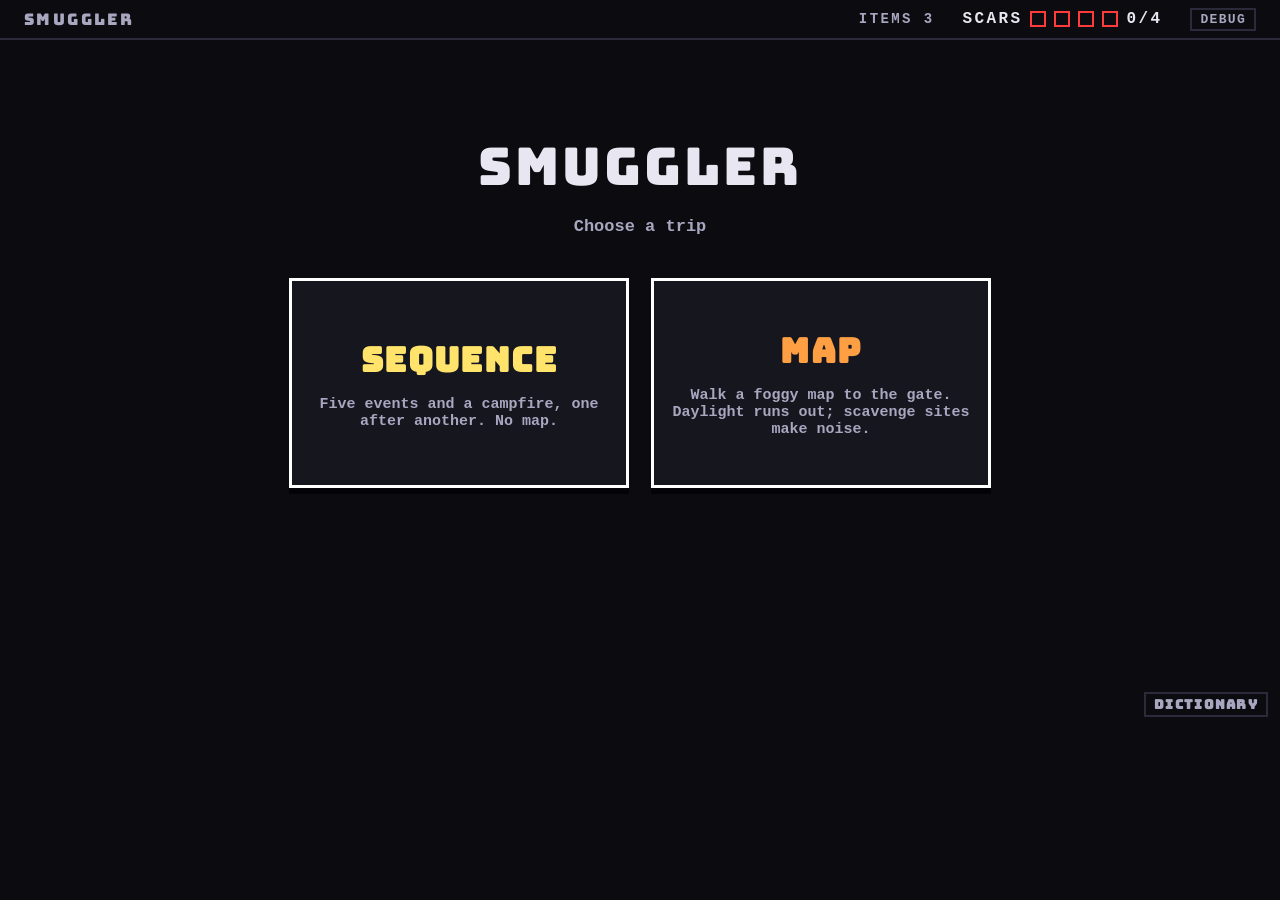
==== commit 3ed88d10: "Dictionary panel: verbs and key terms, button + ? shortcut on every screen Co-Authored-By: Claude Op" ====
--- a/src/index.html
+++ b/src/index.html
@@ -73,6 +73,7 @@
 <script src="ui/40-flow.js"></script>
 <script src="ui/50-map.js"></script>
 <script src="ui/60-controls.js"></script>
+<script src="ui/65-dictionary.js"></script>
 <script src="ui/70-screens.js"></script>
 <script src="ui/80-placement.js"></script>
 <script src="ui/90-events.js"></script>
--- a/src/styles.css
+++ b/src/styles.css
@@ -227,7 +227,7 @@
   .btn:not(:disabled):hover { background:var(--glow); color:var(--tiletext); }
   .btn.primary { background:var(--lit); color:var(--tiletext); border-color:#000; }
   #status { color:var(--status); font-size:var(--fs-sm); min-width:210px; }
-  #help { position:absolute; left:0; bottom:2px; width:100%; text-align:center; font-size:var(--fs-min); color:var(--dim); opacity:.7; padding:0 24px; white-space:nowrap; overflow:hidden; text-overflow:ellipsis; }
+  #help { position:absolute; left:0; bottom:2px; width:100%; text-align:center; font-size:var(--fs-min); color:var(--dim); opacity:.7; padding:0 150px 0 24px; white-space:nowrap; overflow:hidden; text-overflow:ellipsis; }
 
   /* popover */
   #pop { position:absolute; z-index:40; display:none; background:#000; border:3px solid var(--glow); padding:8px 10px;
@@ -466,3 +466,21 @@
   #dbgLog { margin:0; padding:0; list-style:none; line-height:1.35; }
   #dbgLog li { padding:3px 0; border-bottom:1px solid var(--line); color:var(--text); word-break:break-word; }
   #dbgLog li:first-child { color:var(--status); }
+
+  /* dictionary */
+  #btnDict { position:absolute; right:12px; bottom:3px; z-index:60; background:transparent; border:2px solid var(--line); padding:2px 8px; cursor:pointer;
+    font-family:var(--display); font-size:var(--fs-min); letter-spacing:.1em; color:var(--dim); }
+  #btnDict:hover { border-color:var(--lit); color:var(--lit); }
+  #dict { position:absolute; inset:0; z-index:88; background:rgba(5,5,8,.86); display:none; align-items:center; justify-content:center; }
+  #dict.show { display:flex; }
+  #dict .dpanel { width:1160px; max-height:660px; overflow:auto; background:var(--panel); border:3px solid var(--line); padding:14px 20px 16px; box-sizing:border-box; }
+  #dict .dhead { display:flex; align-items:center; gap:16px; margin-bottom:10px; }
+  #dict .dttl { font-family:var(--display); font-size:30px; letter-spacing:.1em; }
+  #dict .dhint { flex:1; color:var(--dim); font-size:var(--fs-min); }
+  #dict .dverbs { display:grid; grid-template-columns:repeat(3, 1fr); gap:12px; margin-bottom:12px; }
+  #dict .dverbs .dent { flex-direction:column; align-items:flex-start; gap:8px; border:2px solid var(--line); padding:10px 12px; }
+  #dict .dverbs .dtx { font-size:15px; line-height:20px; color:var(--text); }
+  #dict .dcols { display:grid; grid-template-columns:1fr 1fr; gap:8px 28px; }
+  #dict .dent { display:flex; gap:12px; align-items:flex-start; }
+  #dict .dent .tile { flex:none; max-width:210px; white-space:normal; }
+  #dict .dcols .dtx { font-size:14px; line-height:18px; color:var(--text); padding-top:2px; }
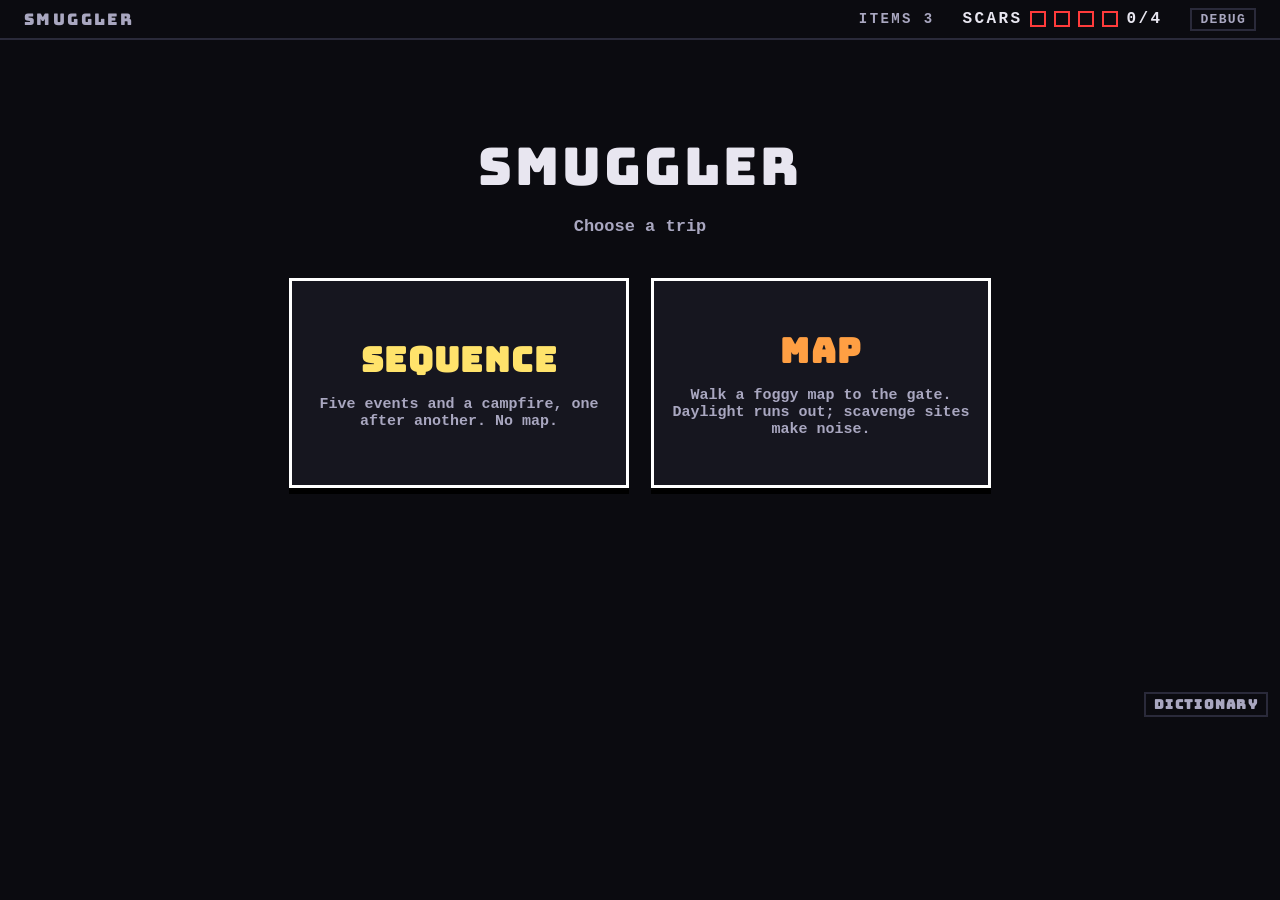
==== commit 9a26c800: "Sentence as serif prose, rail on its own technical panel, calmer palette Co-Authored-By: Claude Opus" ====
--- a/src/index.html
+++ b/src/index.html
@@ -6,7 +6,7 @@
 <meta name="viewport" content="width=device-width, initial-scale=1">
 <link rel="preconnect" href="https://fonts.googleapis.com">
 <link rel="preconnect" href="https://fonts.gstatic.com" crossorigin>
-<link rel="stylesheet" href="https://fonts.googleapis.com/css2?family=Bungee&display=swap">
+<link rel="stylesheet" href="https://fonts.googleapis.com/css2?family=Bungee&family=Lora:wght@400;500&display=swap">
 <link rel="stylesheet" href="styles.css">
 </head>
 <body>
@@ -26,8 +26,10 @@
   </section>
   <section id="sentence">
     <div id="narration"></div>
-    <div id="railHead"><span id="railTitle"></span><span id="railShape"></span><span id="rtotals"></span></div>
-    <div id="slots"></div>
+    <div id="railPanel">
+      <div id="railHead"><span id="railTitle"></span><span id="railShape"></span><span id="rtotals"></span></div>
+      <div id="slots"></div>
+    </div>
     <div id="preview"><div id="previewText"></div></div>
   </section>
   <section id="bottom">
--- a/src/styles.css
+++ b/src/styles.css
@@ -1,10 +1,13 @@
   :root { /* colour defaults; CONFIG.colors overrides them at start-up */
     --bg:#0b0b10; --panel:#16161f; --line:#2a2a3a; --text:#e8e6f0; --dim:#8a88a0;
-    --lit:#ffe36b; --status:#ffd36b; --danger:#ff3b3b; --glow:#ffffff; --pip:#e8e6f0; --broken:#5a5a66; --turned:#4fe06a; --tiletext:#0b0b10;
+    --lit:#ffe36b; --status:#d9cfa8; --danger:#ff3b3b; --glow:#ffffff; --pip:#e8e6f0; --broken:#5a5a66; --turned:#4fe06a; --tiletext:#0b0b10;
     --lift:1.07;
     /* readability scale (encounter screen): no game text below --fs-min; rail sizes are tuned in the #sentence block */
     --fs-min:13px; --fs-sm:15px; --fs-md:17px; --fs-lg:20px; --note:#a9dcff; --note-fs:15px;
-    --display:"Bungee", Impact, "Arial Black", "Helvetica Neue", sans-serif; }
+    --display:"Bungee", Impact, "Arial Black", "Helvetica Neue", sans-serif;
+    --prose:"Lora", "Iowan Old Style", Georgia, "Times New Roman", serif;   /* story narration only */
+    --mono:"Courier New", ui-monospace, Menlo, Consolas, monospace;
+    --rail-line:#4a4a58; --rail-line-hi:#8f8da0; --rail-bg:#101018; --rail-fill:#1d1d29; }
   * { box-sizing: border-box; }
   html, body { margin:0; height:100%; background:var(--bg); color:var(--text); overflow:hidden;
     font-family:"Courier New", ui-monospace, Menlo, Consolas, monospace; font-weight:700;
@@ -30,7 +33,7 @@
 
   /* tiles */
   .tile { display:inline-block; padding:10px 14px; font-size:24px; line-height:1; letter-spacing:.04em;
-    color:var(--tiletext); background:#888; border:3px solid #000; box-shadow:0 4px 0 rgba(0,0,0,.55); text-transform:uppercase; }
+    color:var(--tiletext); background:#888; border:3px solid #000; box-shadow:0 4px 0 #000; text-transform:uppercase; }
   .tile.small { font-size:16px; padding:6px 9px; border-width:2px; }
   .tile.scar { background-image:repeating-linear-gradient(135deg, transparent 0 7px, color-mix(in srgb, var(--danger) 28%, transparent) 7px 9px); }
   .tile.broken { text-decoration:line-through; }
@@ -71,7 +74,7 @@
   .efc.would-break.is-current, .efc.would-turn.is-current { border-style:double; }
   .efc.prov.would-break, .efc.prov.would-turn { border-style:dashed; opacity:.85; }
   .pip.ghost-broken { background:var(--danger); border-color:#000; transform:rotate(45deg) scale(.7); box-shadow:0 0 0 2px var(--danger); }
-  .pip.ghost-turned { background:var(--turned); border-radius:50%; box-shadow:0 0 0 2px var(--turned); }
+  .pip.ghost-turned { background:var(--turned); transform:scale(.7); box-shadow:0 0 0 2px var(--turned); }
   .pip.ghost-broken.prov, .pip.ghost-turned.prov { opacity:.5; box-shadow:none; }
   .efc { flex:1; display:flex; flex-direction:column; align-items:center; gap:5px; padding:6px 3px 4px; min-width:0;
     border:3px solid transparent; position:relative; }
@@ -84,21 +87,22 @@
   .pips { display:flex; gap:6px; flex-wrap:wrap; justify-content:center; min-height:24px; }
   .pip { width:18px; height:18px; border:3px solid #000; background:var(--pip); }
   .pip.broken { background:var(--broken); transform:rotate(45deg) scale(.7); }
-  .pip.turned { background:var(--turned); border-radius:50%; }
+  .pip.turned { background:var(--turned); transform:scale(.7); }
 
   /* sentence rail: interlocking chevron steps, FIRST / THEN / LAST labels, MIND band, per-step captions, totals */
   #sentence { position:absolute; left:0; top:258px; width:100%; height:318px; padding:6px 24px 0; display:flex; flex-direction:column; align-items:flex-start;
-    --sw-max:425px; --sw:425px; --pt:34px; --ov:26px; --pitch:calc(var(--sw) - var(--ov)); --slotH:100px;   /* --sw is re-fitted by JS for more than 3 slots */
-    --fs-label:16px; --fs-action:30px; --fs-action-long:24px; --fs-cap:17px; --fs-total:24px; --fs-narr:29px; --narr-h:70px; --focus:var(--lit); }
-  /* focal zone: the sentence (headline + rail + totals) sits on a lit band across the full width */
-  #sentence { background:linear-gradient(180deg, color-mix(in srgb, var(--focus) 9%, transparent), color-mix(in srgb, var(--focus) 3%, transparent));
-    border-top:2px solid color-mix(in srgb, var(--focus) 45%, transparent); border-bottom:2px solid color-mix(in srgb, var(--focus) 25%, transparent); }
-  #railHead { display:flex; align-items:baseline; gap:16px; height:30px; width:100%; font-size:var(--fs-sm); letter-spacing:.2em; }
-  #railTitle { color:var(--dim); }
+    --sw-max:420px; --sw:420px; --pt:34px; --ov:26px; --pitch:calc(var(--sw) - var(--ov)); --slotH:100px;   /* --sw is re-fitted by JS for more than 3 slots */
+    --fs-label:16px; --fs-action:30px; --fs-action-long:24px; --fs-cap:17px; --fs-total:24px; --fs-narr:26px; --narr-h:58px; --focus:var(--rail-line); }
+  /* two layers: the story line floats on the plain page background; the rail is a separate dark "technical board" panel */
+  #sentence { align-items:center; }
+  #railPanel { flex:none; width:fit-content; max-width:1232px; min-width:560px; background:var(--rail-bg); border:1px solid var(--rail-line);
+    padding:5px 8px 0; transition:border-color .12s; }
+  #railHead { display:flex; align-items:baseline; gap:16px; height:30px; width:100%; font-family:var(--mono); font-size:var(--fs-min); font-weight:400; letter-spacing:.2em; }
+  #railTitle { color:var(--dim); text-transform:uppercase; }
   /* totals: big and prominent, right end of the header row */
   #rtotals { margin-left:auto; flex:1 1 0; min-width:0; text-align:right; white-space:nowrap; overflow:hidden; text-overflow:ellipsis; letter-spacing:0;
     font-size:var(--fs-total); line-height:1.15; color:var(--text); }
-  #rtotals .eq { font-family:var(--display); font-weight:400; color:var(--lit); font-size:var(--fs-total); margin-right:6px; }
+  #rtotals .eq { font-family:var(--display); font-weight:400; color:var(--dim); font-size:var(--fs-total); margin-right:6px; }
   #rtotals.pending { color:var(--dim); }
   #rtotals.pending .eq { color:var(--dim); }
   #rtotals .rx { color:var(--note); }
@@ -106,11 +110,11 @@
   #rtotals.pending .rx { color:var(--dim); }
   #sentence.partial .rband.tag.prov { border-style:dashed; opacity:.7; }
   .carry.prov { border-top-style:dashed; }
-  #railShape { color:var(--lit); font-family:var(--display); font-weight:400; font-size:22px; letter-spacing:.12em; }
+  #railShape { color:var(--text); font-family:var(--mono); font-weight:400; font-size:var(--fs-min); letter-spacing:.2em; opacity:.8; }
   #slots { position:relative; display:flex; align-items:flex-start; }
   .rstep { position:relative; width:var(--sw); flex:none; }
   .rstep + .rstep { margin-left:calc(var(--ov) * -1); }
-  .rlabel { height:22px; line-height:22px; padding-left:var(--pt); font-size:var(--fs-label); letter-spacing:.3em; color:var(--text); }
+  .rlabel { height:22px; line-height:22px; padding-left:var(--pt); font-family:var(--mono); font-size:var(--fs-min); font-weight:400; letter-spacing:.3em; color:var(--dim); }
   .rstep.first .rlabel { padding-left:8px; }
   .rband { height:19px; margin:0 0 3px; font-size:var(--fs-min); line-height:19px; letter-spacing:.14em; text-transform:uppercase; color:var(--tiletext);
     padding-left:var(--pt); white-space:nowrap; }
@@ -124,20 +128,20 @@
   .slot { position:relative; height:var(--slotH); display:flex; align-items:center; justify-content:center; padding:0 var(--pt); }
   .slot .chev, .slot .chev::after { position:absolute; inset:0; clip-path:polygon(0 0, calc(100% - var(--pt)) 0, 100% 50%, calc(100% - var(--pt)) 100%, 0 100%, var(--pt) 50%); }
   .rstep.first .slot .chev, .rstep.first .slot .chev::after { clip-path:polygon(0 0, calc(100% - var(--pt)) 0, 100% 50%, calc(100% - var(--pt)) 100%, 0 100%); }
-  .slot .chev { background:#3a3a52; pointer-events:none; }
-  .slot .chev::after { content:''; inset:3px; background:var(--bg); }
+  .slot .chev { background:var(--rail-line); pointer-events:none; }
+  .slot .chev::after { content:''; inset:2px; background:var(--rail-bg); }
   .rstep:not(.first) .slot .chev::after { }
-  .slot .num { position:absolute; left:calc(var(--pt) + 10px); top:50%; transform:translateY(-50%); font-size:40px; font-family:var(--display); font-weight:400; color:#2c2c3e; pointer-events:none; }
+  .slot .num { position:absolute; left:calc(var(--pt) + 10px); top:50%; transform:translateY(-50%); font-size:40px; font-family:var(--display); font-weight:400; color:#2a2a38; pointer-events:none; }
   .rstep.first .slot .num { left:18px; }
   .slot .empty { font-size:var(--fs-sm); letter-spacing:.2em; color:var(--dim); text-transform:uppercase; pointer-events:none; }
   .slot.full .empty, .slot.full .num { display:none; }
-  .slot.full .chev { background:var(--line); }
-  .slot.full .chev::after { background:var(--panel); }
+  .slot.full .chev { background:var(--rail-line-hi); }
+  .slot.full .chev::after { background:var(--rail-fill); }
   .slot.trig .chev { background:var(--glow); }
   .slot.over .chev { background:var(--glow); }
-  .slot.over .chev::after { background:#2a2a3c; }
+  .slot.over .chev::after { background:#262634; }
   .slot.acting .chev { background:var(--glow); }
-  .slot.acting .chev::after { background:#34344a; }
+  .slot.acting .chev::after { background:#2c2c3c; }
   #slots.complete .slot.full .chev { background:var(--lit); }
   .rstep > .rlink { position:relative; height:16px; }
   .carry { position:absolute; left:calc(var(--sw) / 2 + 12px); top:6px; height:0; border-top:3px solid; }
@@ -152,14 +156,19 @@
   .rcap .cin { color:var(--turned); }
   .rcap.mind .cl1 { color:var(--dim); }
   #playhead { position:absolute; left:calc(var(--ph, 0) * var(--pitch) + var(--pt)); top:22px; width:calc(var(--sw) - var(--pt) - var(--ov)); height:19px;
-    background:var(--glow); box-shadow:0 0 14px 2px color-mix(in srgb, var(--glow) 70%, transparent); opacity:0; pointer-events:none; z-index:3;
+    background:var(--glow); opacity:0; pointer-events:none; z-index:3;
     transition:left var(--ph-ms, .16s) ease-out, opacity .1s; }
   #playhead.on { opacity:1; }
-  #stage[data-phase=resolving] #sentence { --focus:var(--glow); }
-  #narration { height:var(--narr-h); flex:none; width:100%; max-width:1232px; font-size:var(--fs-narr); line-height:35px; color:var(--text); text-align:center; font-weight:700;
-    overflow:hidden; display:grid; align-content:center; text-shadow:0 2px 0 rgba(0,0,0,.6); }
-  #narration .nbox { display:block; max-height:70px; overflow:hidden; } #narration .nm, #narration .nres { color:var(--text); } #narration .ni { text-decoration:underline; text-decoration-thickness:2px; text-underline-offset:4px; }
-  #narration .nres { font-weight:400; font-size:.7em; color:var(--dim); }
+  #stage[data-phase=resolving] #railPanel { border-color:var(--rail-line-hi); }
+  #narration { height:var(--narr-h); flex:none; width:100%; max-width:1000px; margin-bottom:10px; font-family:var(--prose); font-size:var(--fs-narr); line-height:29px;
+    color:#e6e2d6; text-align:center; font-weight:400; letter-spacing:0; overflow:hidden; display:grid; align-content:center; }
+  #narration .nbox { display:block; max-height:58px; overflow:hidden; }
+  #narration .nm { color:inherit; }
+  /* action phrases: a muted tint of the verb colour; item names: faint tint + dotted underline; clauses about the result: dimmer */
+  #narration .nv { color:color-mix(in srgb, var(--vc, #e6e2d6) 58%, #d8d4c8); }
+  #narration .nv.nrev { color:color-mix(in srgb, var(--vc, #e6e2d6) 40%, #a8a496); }
+  #narration .ni { color:color-mix(in srgb, var(--vc, #e6e2d6) 40%, #e6e2d6); text-decoration:underline dotted; text-decoration-thickness:1px; text-underline-offset:5px; }
+  #narration .nres { font-style:italic; font-size:.78em; color:#8f8c82; }
   #preview { margin-top:0; min-height:22px; width:100%; }
   #previewText { font-size:var(--fs-md); line-height:22px; max-width:1232px; }
   #previewText.hint { color:var(--dim); }
@@ -168,25 +177,24 @@
   #bottom { position:absolute; left:0; top:580px; width:100%; height:140px; }
   #stage[data-phase=resolving] #bottom, #stage[data-phase=enemy] #bottom { opacity:.45; transition:opacity .15s; }
   #tray { display:flex; justify-content:center; gap:34px; }
-  .cell { width:210px; height:70px; display:flex; align-items:center; justify-content:center; border-radius:20px; }
-  .cell:empty { border:2px dashed color-mix(in srgb, var(--line) 30%, transparent); }
+  .cell { width:210px; height:70px; display:flex; align-items:center; justify-content:center; }
+  .cell:empty { border:2px dashed transparent; }   /* placed dice leave an invisible hole, so tray positions stay stable */
   .cell.over, #tray.over .cell:empty { border-color:var(--glow); }
   .die { width:200px; height:64px; display:flex; flex-direction:column; align-items:center; justify-content:center;
     gap:5px; position:relative; touch-action:none; cursor:grab; rotate:var(--tilt, 0deg);
-    border-radius:18px; border:3px solid #3a3a52; background:linear-gradient(160deg, #262638, #15151f);
-    box-shadow:0 5px 0 rgba(0,0,0,.55), inset 0 2px 0 rgba(255,255,255,.07); }
+    border:4px solid #5a5a78; background:#20202e; box-shadow:0 5px 0 #000; }
   .die .meta { display:flex; align-items:center; gap:8px; height:20px; line-height:1; }
   .die .cap { font-size:var(--fs-min); letter-spacing:.2em; color:var(--dim); }
   .die .held { position:absolute; right:10px; top:-9px; font-size:var(--fs-min); letter-spacing:.1em; color:var(--tiletext);
     background:var(--lit); padding:2px 6px; display:none; }
   .die.held .held { display:block; }
-  .die.held { border-color:var(--lit); box-shadow:0 5px 0 rgba(0,0,0,.55), 0 0 14px 1px color-mix(in srgb, var(--lit) 40%, transparent); translate:0 -5px; }
+  .die.held { border-color:var(--lit); box-shadow:0 5px 0 #000; translate:0 -5px; }
   .die.held .faceRow { transform:none; }
   .die.dim .faceRow { opacity:.35; }
   .die .frz { position:absolute; left:10px; top:-9px; font-size:var(--fs-min); letter-spacing:.1em; color:#06222c; background:#8fe0ff;
     padding:2px 5px; display:none; }
-  .die.frozen { border-color:#8fe0ff; background:color-mix(in srgb, #8fe0ff 12%, #15151f);
-    box-shadow:0 5px 0 rgba(0,0,0,.55), inset 0 0 22px #8fe0ff88; cursor:not-allowed; }
+  .die.frozen { border-color:#8fe0ff; background:#16303a;
+    box-shadow:0 5px 0 #000; cursor:not-allowed; }
   .die.frozen .frz { display:block; }
   .nf .sturdy { position:absolute; right:-2px; top:-9px; font-size:10px; letter-spacing:.08em; font-weight:400; color:var(--dim);
     background:var(--panel); border:1px solid var(--line); padding:0 4px; }
@@ -194,7 +202,7 @@
   .die .ctl button:hover { border-color:var(--glow); }
   .die.in-slot .up, .die:not(.in-slot) .down { display:none; }
   /* a die on the rail is a word step: no die frame, same face tiles */
-  .die.in-slot { width:100%; height:100%; border:0; border-radius:0; background:none; box-shadow:none; rotate:0deg; translate:none; gap:2px; z-index:2; }
+  .die.in-slot { width:100%; height:100%; border:0; background:none; box-shadow:none; rotate:0deg; translate:none; gap:2px; z-index:2; }
   .die.in-slot .tile { font-size:21px; padding:8px 11px; }
   #tray .die:not(.dragging) .tile { font-size:17px; padding:5px 9px; }
   .die.in-slot .held { top:2px; right:calc(var(--pt) + 4px); }
@@ -206,7 +214,7 @@
   .rstep.first .slot .sact { padding-left:12px; }
   .slot.acts .sact { display:flex; }
   .sact .an { font-family:var(--display); font-weight:400; font-size:var(--fs-action); line-height:1.02; letter-spacing:.02em; text-transform:uppercase; white-space:normal;
-    max-height:2.1em; overflow:hidden; text-shadow:0 2px 0 rgba(0,0,0,.6); }
+    max-height:2.1em; overflow:hidden; text-shadow:0 2px 0 #000; }
   .sact .an.long { font-size:var(--fs-action-long); }
   .sact .ap { font-size:1.12em; }
   .sact .cin { color:var(--turned); }
@@ -215,13 +223,13 @@
   .slot.acts .die.in-slot .tile { font-size:var(--fs-min); padding:3px 7px; border-width:2px; box-shadow:none; }
   .slot.acts .die.in-slot .meta { position:absolute; right:calc(var(--pt) + 2px); top:2px; height:16px; }
   .slot.acts .die.in-slot .cap { display:none; }
-  .die.dragging { position:fixed; z-index:60; cursor:grabbing; background:linear-gradient(160deg, #262638, #15151f); border:3px solid var(--glow);
-    border-radius:18px; box-shadow:0 12px 0 rgba(0,0,0,.5); pointer-events:none; translate:none; }
+  .die.dragging { position:fixed; z-index:60; cursor:grabbing; background:#20202e; border:4px solid var(--glow);
+    box-shadow:0 12px 0 #000; pointer-events:none; translate:none; }
   .die.dragging .ctl { display:none; }
   .die.dragging .tile { font-size:24px; padding:10px 14px; }
   #buttons { margin-top:4px; display:flex; justify-content:center; align-items:center; gap:18px; }
   .btn { background:var(--panel); border:2px solid var(--line); padding:4px 20px; font-size:16px; letter-spacing:.12em;
-    box-shadow:0 4px 0 rgba(0,0,0,.6); }
+    box-shadow:0 4px 0 #000; }
   .btn:disabled { opacity:.3; cursor:default; border-color:var(--line); }
   #btnCommit:not(:disabled), #btnRoll:not(:disabled) { border-color:var(--lit); }
   .btn:not(:disabled):hover { background:var(--glow); color:var(--tiletext); }
@@ -250,16 +258,16 @@
   .efc .tile { letter-spacing:0; }
   .die { transition: scale .1s ease-out, translate .12s ease-out; }
   .die .faceRow { transition: transform .12s ease-out; }
-  .die.dragging { scale:var(--lift); box-shadow:0 18px 0 rgba(0,0,0,.45); }
+  .die.dragging { scale:var(--lift); box-shadow:0 14px 0 #000; }
   .flyer { position:absolute; left:0; top:0; z-index:70; pointer-events:none; font-size:34px; line-height:1;
-    -webkit-text-stroke:2px #000; paint-order:stroke fill; text-shadow:0 4px 0 rgba(0,0,0,.6); will-change:transform; }
+    -webkit-text-stroke:2px #000; paint-order:stroke fill; text-shadow:0 4px 0 #000; will-change:transform; }
   .flyer.small { font-size:20px; }
   .spark { position:absolute; left:0; top:0; z-index:70; width:9px; height:9px; pointer-events:none; border:2px solid #000; }
   .crack { position:absolute; inset:0; pointer-events:none; z-index:5; }
   .crack svg { width:100%; height:100%; }
   .die { z-index:1; }
   /* sentence complete: the rail lights up together */
-  @keyframes litFlash { 0% { filter:drop-shadow(0 0 0 var(--lit)); } 40% { filter:drop-shadow(0 0 9px var(--lit)); } 100% { filter:drop-shadow(0 0 0 transparent); } }
+  @keyframes litFlash { 0% { filter:brightness(1); } 40% { filter:brightness(1.35); } 100% { filter:brightness(1); } }
   @keyframes ovPop { 0% { transform:scale(.4) rotate(-6deg); opacity:0; } 60% { transform:scale(1.12) rotate(2deg); opacity:1; } 100% { transform:scale(1) rotate(0); } }
   #slots.complete .slot.full { animation:litFlash .45s ease-out; }
   #slots.complete .die .tile { filter:brightness(1.1) saturate(1.1); }
@@ -293,7 +301,7 @@
   .rcard .verbs { font-size:13px; line-height:1.5; text-align:left; }
   .rcard .verbs b { display:inline-block; width:56px; letter-spacing:.05em; }
   .ctile { width:340px; height:210px; background:var(--panel); border:3px solid var(--glow); display:flex; flex-direction:column;
-    align-items:center; justify-content:center; gap:14px; cursor:pointer; box-shadow:0 6px 0 rgba(0,0,0,.6); padding:16px; text-align:center;
+    align-items:center; justify-content:center; gap:14px; cursor:pointer; box-shadow:0 6px 0 #000; padding:16px; text-align:center;
     transition:transform .12s ease-out; }
   .ctile:hover:not(.off) { transform:translateY(-5px); background:#1e1e2b; }
   .ctile.off { opacity:.3; cursor:default; border-color:var(--line); }
@@ -337,7 +345,7 @@
   .nf.p0 { grid-column:2; grid-row:1; } .nf.p1 { grid-column:1; grid-row:2; } .nf.p2 { grid-column:2; grid-row:2; }
   .nf.p3 { grid-column:3; grid-row:2; } .nf.p4 { grid-column:4; grid-row:2; } .nf.p5 { grid-column:2; grid-row:3; }
   .nf .n { position:absolute; left:4px; top:1px; font-size:10px; color:var(--dim); font-weight:400; }
-  .nf .tile { font-size:var(--fs); padding:4px 7px; border-width:2px; box-shadow:0 2px 0 rgba(0,0,0,.55); }
+  .nf .tile { font-size:var(--fs); padding:4px 7px; border-width:2px; box-shadow:0 2px 0 #000; }
   .nf .bp { display:flex; }
   .nf .it { min-height:22px; display:flex; align-items:center; justify-content:center; position:relative; }
   .nf .it.empty { border:2px dashed var(--line); padding:2px 12px; font-size:var(--fs); color:var(--dim); font-weight:400; letter-spacing:.15em; }
@@ -350,7 +358,7 @@
   .nf.heal { border-color:var(--lit); cursor:pointer; background:color-mix(in srgb, var(--lit) 12%, var(--panel)); }
   .nf.heal:hover { transform:scale(1.07); }
   .nf .it.movable { cursor:grab; touch-action:none; }
-  .nf .it.movable .tile { box-shadow:0 2px 0 rgba(0,0,0,.55), 0 0 0 2px color-mix(in srgb, var(--lit) 70%, transparent); }
+  .nf .it.movable .tile { box-shadow:0 2px 0 #000, 0 0 0 2px color-mix(in srgb, var(--lit) 70%, transparent); }
   .nf .it.locked { opacity:.55; cursor:not-allowed; }
   .nf .lock { position:absolute; right:-6px; top:-8px; font-size:12px; font-style:normal; filter:grayscale(.3); }
   .nf .new { position:absolute; left:-4px; top:-9px; font-size:9px; background:var(--lit); color:var(--tiletext); padding:0 3px; letter-spacing:.1em; }
@@ -373,7 +381,7 @@
   .dragghost { position:fixed; z-index:95; pointer-events:none; left:0; top:0; will-change:transform; }
   .dragghost .tile { font-size:15px; box-shadow:0 10px 0 rgba(0,0,0,.45); }
   .cback { position:absolute; inset:0; z-index:5; background:rgba(5,5,8,.72); display:flex; align-items:center; justify-content:center; }
-  .confirm { background:var(--panel); border:3px solid var(--danger); padding:18px 26px; display:flex; flex-direction:column; align-items:center; gap:12px; box-shadow:0 8px 0 rgba(0,0,0,.6); }
+  .confirm { background:var(--panel); border:3px solid var(--danger); padding:18px 26px; display:flex; flex-direction:column; align-items:center; gap:12px; box-shadow:0 8px 0 #000; }
   .confirm .ct { font-family:var(--display); font-weight:400; font-size:30px; color:var(--danger); letter-spacing:.06em; }
   .confirm .cd { font-size:15px; display:flex; align-items:center; gap:10px; }
   .confirm .cd .tile { font-size:15px; padding:6px 9px; }
@@ -393,7 +401,7 @@
   #dayInd { font-size:14px; letter-spacing:.1em; color:var(--sun, #ffd23f); display:none; }
   #dayInd.cold { color:var(--danger); }
   #noiseTrack { display:none; gap:5px; align-items:center; }
-  #noiseTrack .nb { width:28px; height:34px; border:3px solid #000; background:#2a2a3a; box-shadow:0 3px 0 rgba(0,0,0,.55); }
+  #noiseTrack .nb { width:28px; height:34px; border:3px solid #000; background:#2a2a3a; box-shadow:0 3px 0 #000; }
   #noiseTrack .nb.on { background:var(--status); }
   #noiseTrack .nb.on.hot { background:var(--danger); }
   #btnLeave { display:none; }
@@ -418,14 +426,14 @@
   .maphead { display:flex; justify-content:space-between; align-items:center; gap:30px; }
   .mh { display:flex; align-items:center; gap:12px; }
   .suns, .scarrow { display:flex; gap:6px; }
-  .sun, .stl { width:24px; height:24px; border:3px solid #000; box-shadow:0 3px 0 rgba(0,0,0,.55); display:flex; align-items:center; justify-content:center;
+  .sun, .stl { width:24px; height:24px; border:3px solid #000; box-shadow:0 3px 0 #000; display:flex; align-items:center; justify-content:center;
     font-size:12px; line-height:1; color:#000; }
   .sun { background:var(--sun, #ffd23f); }
   .sun.off { background:#2a2a3a; color:var(--dim); }
   .stl { background:#2a2a3a; color:var(--dim); }
   .stl.on { background:var(--scarbg, #3a3a44); color:var(--danger); background-image:repeating-linear-gradient(135deg, transparent 0 5px, color-mix(in srgb, var(--danger) 28%, transparent) 5px 7px); }
   .mapgrid { display:grid; grid-template-columns:repeat(6, 1fr); grid-auto-rows:106px; gap:12px; padding-top:6px; }
-  .mt { position:relative; border:3px solid #000; box-shadow:0 5px 0 rgba(0,0,0,.6); display:flex; flex-direction:column; align-items:center; justify-content:center;
+  .mt { position:relative; border:3px solid #000; box-shadow:0 5px 0 #000; display:flex; flex-direction:column; align-items:center; justify-content:center;
     gap:5px; font-family:var(--display); font-weight:400; color:var(--tiletext); text-transform:uppercase; transition:transform .1s ease-out; }
   .mt .ty { font-family:"Courier New", ui-monospace, monospace; font-weight:700; font-size:10px; letter-spacing:.2em; opacity:.65; min-height:11px; }
   .mt .word { line-height:1; letter-spacing:.02em; white-space:nowrap; }
@@ -436,15 +444,15 @@
   .mt.seen { border-style:dashed; border-color:#bdb48f; }
   .mt.here { outline:4px solid var(--lit); outline-offset:2px; }
   .mt .you { position:absolute; top:-13px; left:50%; transform:translateX(-50%); background:var(--lit); color:#000; border:2px solid #000; font-size:12px; padding:3px 9px; z-index:2; }
-  .mt.reach { cursor:pointer; box-shadow:0 0 0 3px var(--glow), 0 5px 0 rgba(0,0,0,.6); }
-  .mt.reach.cold { box-shadow:0 0 0 3px var(--danger), 0 5px 0 rgba(0,0,0,.6); }
+  .mt.reach { cursor:pointer; box-shadow:0 0 0 3px var(--glow), 0 5px 0 #000; }
+  .mt.reach.cold { box-shadow:0 0 0 3px var(--danger), 0 5px 0 #000; }
   .mapfoot { display:flex; align-items:center; gap:16px; min-height:44px; }
   .mapfoot .inv { cursor:default; }
   .mapmsg { font-size:15px; color:var(--status); flex:1; text-align:right; }
   .mapmsg.cold { color:var(--danger); }
   @keyframes revPulse { 0% { box-shadow:0 0 0 0 #bdb48f; transform:scale(1.12); } 100% { box-shadow:0 0 0 12px transparent; transform:scale(1); } }
   .mt.newrev { outline:3px solid var(--turned); outline-offset:-3px; }
-  .coldflash { position:absolute; inset:0; z-index:72; pointer-events:none; box-shadow:inset 0 0 120px 30px rgba(255,59,59,.55); }
+  .coldflash { position:absolute; inset:0; z-index:72; pointer-events:none; border:10px solid rgba(255,59,59,.7); }
 
   /* debug / tuning drawer (overlay on the right, closed by default) */
   #btnDebug { background:transparent; border:2px solid var(--line); padding:2px 8px; font-size:var(--fs-min); letter-spacing:.1em; color:var(--dim); }
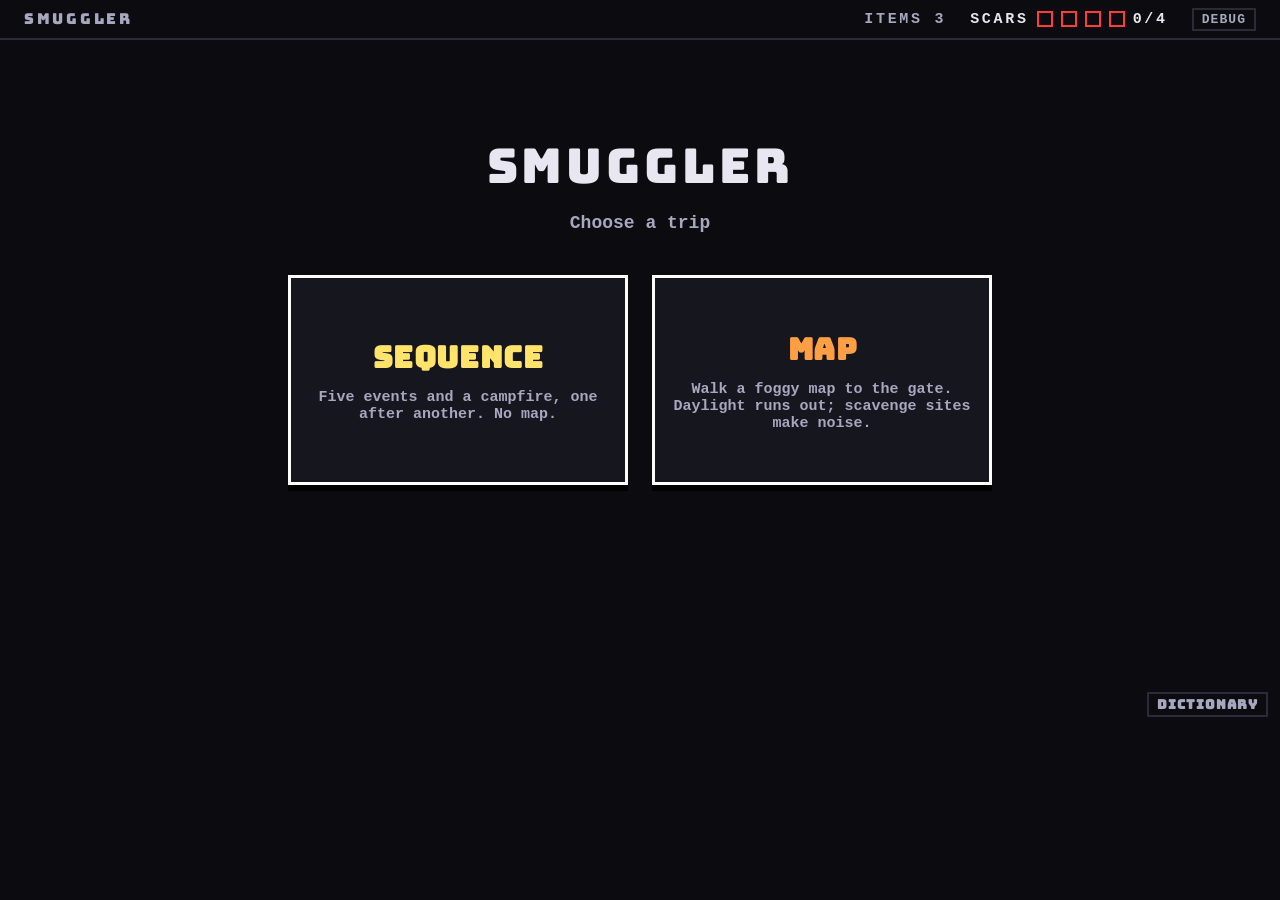
==== commit 54153aa4: "Typography + spacing pass: 3 font roles, size/spacing scales, centred square dice, no rail panel Co-" ====
--- a/src/index.html
+++ b/src/index.html
@@ -17,7 +17,7 @@
       <div class="lbl" id="enemyLbl">STRAY DOG · INTENT</div>
       <div id="enemyMeta"></div>
       <div id="bag" class="hidden"></div>
-      <div id="intentRow"><span id="intentTile" class="tile"></span><div id="noiseTrack"></div><span id="verbFlash" style="font-size:28px;white-space:nowrap"></span></div>
+      <div id="intentRow"><span id="intentTile" class="tile"></span><div id="noiseTrack"></div><span id="verbFlash"></span></div>
       <div id="intentText"></div>
       <div id="enemyText"></div>
       <div id="nextWrap" class="hidden"></div>
--- a/src/styles.css
+++ b/src/styles.css
@@ -2,70 +2,76 @@
     --bg:#0b0b10; --panel:#16161f; --line:#2a2a3a; --text:#e8e6f0; --dim:#8a88a0;
     --lit:#ffe36b; --status:#d9cfa8; --danger:#ff3b3b; --glow:#ffffff; --pip:#e8e6f0; --broken:#5a5a66; --turned:#4fe06a; --tiletext:#0b0b10;
     --lift:1.07;
-    /* readability scale (encounter screen): no game text below --fs-min; rail sizes are tuned in the #sentence block */
-    --fs-min:13px; --fs-sm:15px; --fs-md:17px; --fs-lg:20px; --note:#a9dcff; --note-fs:15px;
-    --display:"Bungee", Impact, "Arial Black", "Helvetica Neue", sans-serif;
-    --prose:"Lora", "Iowan Old Style", Georgia, "Times New Roman", serif;   /* story narration only */
-    --mono:"Courier New", ui-monospace, Menlo, Consolas, monospace;
+    --note:#a9dcff;
+    /* ---- type system: three font roles, one size scale, three letter-spacings (no game text below --t-xs) ---- */
+    --font-display:"Bungee", Impact, "Arial Black", "Helvetica Neue", sans-serif;   /* tiles, buttons, titles, slot actions */
+    --font-ui:"Courier New", ui-monospace, Menlo, Consolas, monospace;              /* labels, captions, body text */
+    --font-prose:"Lora", "Iowan Old Style", Georgia, "Times New Roman", serif;      /* story narration only */
+    --t-xs:13px; --t-sm:15px; --t-md:18px; --t-lg:24px; --t-xl:30px; --t-hero:48px;
+    --ls-0:.02em; --ls-1:.08em; --ls-2:.18em;
+    /* ---- spacing scale ---- */
+    --sp-1:4px; --sp-2:8px; --sp-3:12px; --sp-4:16px; --sp-5:24px; --sp-6:32px;
     --rail-line:#4a4a58; --rail-line-hi:#8f8da0; --rail-bg:#101018; --rail-fill:#1d1d29; }
   * { box-sizing: border-box; }
   html, body { margin:0; height:100%; background:var(--bg); color:var(--text); overflow:hidden;
-    font-family:"Courier New", ui-monospace, Menlo, Consolas, monospace; font-weight:700;
+    font-family:var(--font-ui); font-weight:700;
     user-select:none; -webkit-user-select:none; }
   body { display:flex; align-items:flex-start; }
   #stage { margin:0 auto; position:relative; width:1280px; height:720px; flex:none; overflow:hidden; background:var(--bg); }
   button { font:inherit; color:inherit; cursor:pointer; }
 
   /* top bar */
-  #top { position:absolute; left:0; top:0; width:100%; height:40px; display:flex; align-items:center; gap:28px;
-    padding:0 24px; border-bottom:2px solid var(--line); letter-spacing:.15em; font-size:16px; }
+  #top { position:absolute; left:0; top:0; width:100%; height:40px; display:flex; align-items:center; gap:var(--sp-5);
+    padding:0 var(--sp-5); border-bottom:2px solid var(--line); letter-spacing:var(--ls-2); font-size:var(--t-sm); }
   #top .title { color:var(--dim); }
   #top .spacer { flex:1; }
-  #stageInd { display:flex; gap:8px; align-items:center; font-size:14px; }
+  #stageInd { display:flex; gap:var(--sp-2); align-items:center; font-size:var(--t-sm); }
   #stageInd span { color:var(--dim); opacity:.55; }
   #stageInd span.cur { color:var(--lit); opacity:1; border-bottom:3px solid var(--lit); }
   #stageInd span.done { text-decoration:line-through; opacity:.35; }
   #stageInd i { font-style:normal; color:var(--line); }
-  #invCount { font-size:14px; color:var(--dim); }
-  #scars { display:flex; align-items:center; gap:8px; }
+  #invCount { font-size:var(--t-sm); color:var(--dim); }
+  #scars { display:flex; align-items:center; gap:var(--sp-2); }
   .scarbox { width:16px; height:16px; border:2px solid var(--danger); display:inline-block; }
   .scarbox.on { background:var(--danger); }
 
   /* tiles */
-  .tile { display:inline-block; padding:10px 14px; font-size:24px; line-height:1; letter-spacing:.04em;
+  /* tile sizes: default md, .small sm (cards, strips, nets), xs (inventory, bag, popovers); xl only for the enemy intent */
+  .tile { display:inline-block; padding:var(--sp-2) var(--sp-3); font-size:var(--t-md); line-height:1; letter-spacing:var(--ls-0);
     color:var(--tiletext); background:#888; border:3px solid #000; box-shadow:0 4px 0 #000; text-transform:uppercase; }
-  .tile.small { font-size:16px; padding:6px 9px; border-width:2px; }
+  .tile.small { font-size:var(--t-sm); padding:var(--sp-1) var(--sp-2); border-width:2px; }
   .tile.scar { background-image:repeating-linear-gradient(135deg, transparent 0 7px, color-mix(in srgb, var(--danger) 28%, transparent) 7px 9px); }
   .tile.broken { text-decoration:line-through; }
   .faceRow { display:flex; justify-content:center; align-items:center; }
   .faceRow .tile + .tile { margin-left:-3px; }
 
   /* enemy */
-  #enemy { position:absolute; left:0; top:40px; width:100%; height:218px; padding:8px 24px; display:flex; gap:40px; }
+  #enemy { position:absolute; left:0; top:40px; width:100%; height:218px; padding:var(--sp-2) var(--sp-5); display:flex; gap:var(--sp-6); }
   /* fixed rows (label, meta, intent tile, intent line, action sentence, foresight queue) so long texts wrap inside their own box instead of overlapping */
-  #intentPanel { width:520px; height:216px; display:flex; flex-direction:column; gap:3px; position:relative; overflow:hidden; }
-  #enemyMeta { min-height:16px; font-size:13px; letter-spacing:.04em; color:var(--dim); display:flex; flex-wrap:wrap; gap:2px 10px; align-items:center; flex:none; }
-  #enemyMeta .chip { border:2px solid var(--line); padding:0 6px; font-size:var(--fs-min); letter-spacing:.12em; text-transform:uppercase; }
-  #bag { position:absolute; right:0; top:-2px; display:flex; align-items:center; gap:6px; }
+  #intentPanel { width:520px; height:216px; display:flex; flex-direction:column; gap:var(--sp-1); position:relative; overflow:hidden; }
+  #enemyMeta { min-height:16px; font-size:var(--t-xs); letter-spacing:var(--ls-0); color:var(--dim); display:flex; flex-wrap:wrap; gap:2px var(--sp-3); align-items:center; flex:none; }
+  #enemyMeta .chip { border:2px solid var(--line); padding:0 var(--sp-2); font-size:var(--t-xs); letter-spacing:var(--ls-1); text-transform:uppercase; }
+  #bag { position:absolute; right:0; top:-2px; display:flex; align-items:center; gap:var(--sp-2); }
   #bag.hidden { display:none; }
-  #bag .tile { font-size:var(--fs-min); padding:4px 6px; border-width:2px; }
+  #bag .tile { font-size:var(--t-xs); padding:var(--sp-1) var(--sp-2); border-width:2px; }
   .vb { cursor:help; }
-  .lbl { font-size:13px; letter-spacing:.2em; color:var(--dim); }
-  #intentRow { display:flex; align-items:flex-end; gap:20px; height:66px; flex:none; }
-  #intentTile { font-size:34px; padding:12px 20px; }
-  #intentText { height:22px; flex:none; font-size:16px; line-height:22px; white-space:nowrap; overflow:hidden; text-overflow:ellipsis; }
-  #nextWrap { display:flex; align-items:center; gap:10px; height:36px; flex:none; overflow:hidden; }
-  #nextWrap .q { opacity:.5; display:flex; align-items:center; gap:8px; }
+  .lbl { font-size:var(--t-xs); letter-spacing:var(--ls-2); color:var(--dim); }
+  #intentRow { display:flex; align-items:flex-end; gap:var(--sp-4); height:60px; flex:none; }
+  #intentTile { font-size:var(--t-xl); padding:var(--sp-3) var(--sp-4); }
+  #verbFlash { font-family:var(--font-display); font-weight:400; font-size:var(--t-xl); white-space:nowrap; }
+  #intentText { height:22px; flex:none; font-size:var(--t-sm); line-height:22px; white-space:nowrap; overflow:hidden; text-overflow:ellipsis; }
+  #nextWrap { display:flex; align-items:center; gap:var(--sp-3); height:36px; flex:none; overflow:hidden; }
+  #nextWrap .q { opacity:.5; display:flex; align-items:center; gap:var(--sp-2); }
   #nextWrap.hidden { visibility:hidden; }
-  #enemyText { height:44px; flex:none; font-size:17px; line-height:22px; color:var(--status); overflow:hidden; display:-webkit-box; -webkit-line-clamp:2; -webkit-box-orient:vertical; }
+  #enemyText { height:44px; flex:none; font-size:var(--t-md); line-height:22px; color:var(--status); overflow:hidden; display:-webkit-box; -webkit-line-clamp:2; -webkit-box-orient:vertical; }
   #stripWrap { flex:1; display:flex; flex-direction:column; min-width:0; }
-  #stripHead { height:36px; flex:none; font-size:13px; line-height:18px; letter-spacing:.06em; color:var(--dim); overflow:hidden; }
-  #stripHead b { color:var(--text); letter-spacing:.14em; }
-  #stripHead .legend { display:block; letter-spacing:.02em; white-space:nowrap; }
-  #stripHead .legend.win { color:var(--turned); font-weight:700; letter-spacing:.08em; }
-  #faceStrip { flex:1; display:flex; gap:8px; align-items:flex-start; padding-top:20px; }
-  .efc .info { font-size:13px; line-height:15px; height:45px; width:100%; text-align:center; color:var(--dim); overflow:hidden; }
-  .efc .fstate { font-size:12px; font-weight:700; letter-spacing:.08em; height:15px; color:var(--dim); white-space:nowrap; }
+  #stripHead { height:36px; flex:none; font-size:var(--t-xs); line-height:18px; letter-spacing:var(--ls-1); color:var(--dim); overflow:hidden; }
+  #stripHead b { color:var(--text); letter-spacing:var(--ls-2); }
+  #stripHead .legend { display:block; letter-spacing:var(--ls-0); white-space:nowrap; }
+  #stripHead .legend.win { color:var(--turned); font-weight:700; letter-spacing:var(--ls-1); }
+  #faceStrip { flex:1; display:flex; gap:var(--sp-2); align-items:flex-start; padding-top:var(--sp-4); }
+  .efc .info { font-size:var(--t-xs); line-height:15px; height:45px; width:100%; text-align:center; color:var(--dim); overflow:hidden; }
+  .efc .fstate { font-size:var(--t-xs); font-weight:700; letter-spacing:var(--ls-1); height:15px; color:var(--dim); white-space:nowrap; }
   .efc.harmless { opacity:.6; }
   .efc.harmless .tile { outline:2px dashed var(--dim); outline-offset:-5px; }
   .efc.resolved .info { color:var(--dim); text-decoration:line-through; }
@@ -76,64 +82,70 @@
   .pip.ghost-broken { background:var(--danger); border-color:#000; transform:rotate(45deg) scale(.7); box-shadow:0 0 0 2px var(--danger); }
   .pip.ghost-turned { background:var(--turned); transform:scale(.7); box-shadow:0 0 0 2px var(--turned); }
   .pip.ghost-broken.prov, .pip.ghost-turned.prov { opacity:.5; box-shadow:none; }
-  .efc { flex:1; display:flex; flex-direction:column; align-items:center; gap:5px; padding:6px 3px 4px; min-width:0;
+  .efc { flex:1; display:flex; flex-direction:column; align-items:center; gap:var(--sp-1); padding:var(--sp-2) 2px var(--sp-1); min-width:0;
     border:3px solid transparent; position:relative; }
-  .efc .tile { font-size:15px; padding:8px 4px; width:100%; text-align:center; }
+  .efc .tile { font-size:var(--t-sm); padding:var(--sp-2) var(--sp-1); width:100%; text-align:center; }
   .efc.is-current { border-color:var(--glow); }
   .efc.is-next { border:3px dashed var(--dim); }
   .efc.is-then { border:3px dotted var(--line); }
-  .efc .tag { position:absolute; top:-18px; left:0; width:100%; text-align:center; font-size:var(--fs-min); letter-spacing:.15em; color:var(--dim); }
+  .efc .tag { position:absolute; top:-18px; left:0; width:100%; text-align:center; font-size:var(--t-xs); letter-spacing:var(--ls-2); color:var(--dim); }
   .efc.is-current .tag { color:var(--glow); }
-  .pips { display:flex; gap:6px; flex-wrap:wrap; justify-content:center; min-height:24px; }
+  .pips { display:flex; gap:var(--sp-1); flex-wrap:wrap; justify-content:center; min-height:24px; }
   .pip { width:18px; height:18px; border:3px solid #000; background:var(--pip); }
   .pip.broken { background:var(--broken); transform:rotate(45deg) scale(.7); }
   .pip.turned { background:var(--turned); transform:scale(.7); }
 
   /* sentence rail: interlocking chevron steps, FIRST / THEN / LAST labels, MIND band, per-step captions, totals */
-  #sentence { position:absolute; left:0; top:258px; width:100%; height:318px; padding:6px 24px 0; display:flex; flex-direction:column; align-items:flex-start;
-    --sw-max:420px; --sw:420px; --pt:34px; --ov:26px; --pitch:calc(var(--sw) - var(--ov)); --slotH:100px;   /* --sw is re-fitted by JS for more than 3 slots */
-    --fs-label:16px; --fs-action:30px; --fs-action-long:24px; --fs-cap:17px; --fs-total:24px; --fs-narr:26px; --narr-h:58px; --focus:var(--rail-line); }
-  /* two layers: the story line floats on the plain page background; the rail is a separate dark "technical board" panel */
-  #sentence { align-items:center; }
-  #railPanel { flex:none; width:fit-content; max-width:1232px; min-width:560px; background:var(--rail-bg); border:1px solid var(--rail-line);
-    padding:5px 8px 0; transition:border-color .12s; }
-  #railHead { display:flex; align-items:baseline; gap:16px; height:30px; width:100%; font-family:var(--mono); font-size:var(--fs-min); font-weight:400; letter-spacing:.2em; }
+  #sentence { position:absolute; left:0; top:258px; width:100%; height:304px; padding:var(--sp-1) var(--sp-5) 0; display:flex; flex-direction:column; align-items:center;
+    --sw-max:420px; --sw:420px; --pt:40px; --ov:32px; --pitch:calc(var(--sw) - var(--ov)); --slotH:92px;   /* --sw is re-fitted by JS for more than 3 slots */
+    --narr-h:64px; --focus:var(--rail-line); }
+  /* two layers: the story line, then the rail (arrows, labels, captions, totals) straight on the page background, no panel */
+  #railPanel { flex:none; width:fit-content; max-width:1232px; min-width:560px; }
+  #railHead { display:flex; align-items:baseline; gap:var(--sp-4); height:26px; width:100%; font-family:var(--font-ui); font-size:var(--t-xs); font-weight:400; letter-spacing:var(--ls-2); }
   #railTitle { color:var(--dim); text-transform:uppercase; }
   /* totals: big and prominent, right end of the header row */
-  #rtotals { margin-left:auto; flex:1 1 0; min-width:0; text-align:right; white-space:nowrap; overflow:hidden; text-overflow:ellipsis; letter-spacing:0;
-    font-size:var(--fs-total); line-height:1.15; color:var(--text); }
-  #rtotals .eq { font-family:var(--display); font-weight:400; color:var(--dim); font-size:var(--fs-total); margin-right:6px; }
+  #rtotals { margin-left:auto; flex:1 1 0; min-width:0; text-align:right; white-space:nowrap; overflow:hidden; text-overflow:ellipsis; letter-spacing:var(--ls-0);
+    font-size:var(--t-lg); line-height:1.15; color:var(--text); }
+  #rtotals .eq { font-family:var(--font-display); font-weight:400; color:var(--dim); font-size:var(--t-lg); margin-right:var(--sp-2); }
   #rtotals.pending { color:var(--dim); }
   #rtotals.pending .eq { color:var(--dim); }
   #rtotals .rx { color:var(--note); }
-  #rtotals .sofar { font-family:var(--body, inherit); font-size:var(--fs-min); font-style:italic; color:var(--dim); margin-left:4px; }
+  #rtotals .sofar { font-family:var(--font-ui); font-size:var(--t-xs); font-style:italic; color:var(--dim); margin-left:var(--sp-1); }
   #rtotals.pending .rx { color:var(--dim); }
   #sentence.partial .rband.tag.prov { border-style:dashed; opacity:.7; }
   .carry.prov { border-top-style:dashed; }
-  #railShape { color:var(--text); font-family:var(--mono); font-weight:400; font-size:var(--fs-min); letter-spacing:.2em; opacity:.8; }
+  #railShape { color:var(--text); font-family:var(--font-ui); font-weight:400; font-size:var(--t-xs); letter-spacing:var(--ls-2); opacity:.8; }
   #slots { position:relative; display:flex; align-items:flex-start; }
   .rstep { position:relative; width:var(--sw); flex:none; }
   .rstep + .rstep { margin-left:calc(var(--ov) * -1); }
-  .rlabel { height:22px; line-height:22px; padding-left:var(--pt); font-family:var(--mono); font-size:var(--fs-min); font-weight:400; letter-spacing:.3em; color:var(--dim); }
-  .rstep.first .rlabel { padding-left:8px; }
-  .rband { height:19px; margin:0 0 3px; font-size:var(--fs-min); line-height:19px; letter-spacing:.14em; text-transform:uppercase; color:var(--tiletext);
+  .rlabel { height:22px; line-height:22px; padding-left:var(--pt); font-family:var(--font-ui); font-size:var(--t-xs); font-weight:400; letter-spacing:var(--ls-2); color:var(--dim); }
+  .rstep.first .rlabel { padding-left:var(--sp-2); }
+  .rband { height:19px; margin:0 0 var(--sp-1); font-size:var(--t-xs); line-height:19px; letter-spacing:var(--ls-2); text-transform:uppercase; color:var(--tiletext);
     padding-left:var(--pt); white-space:nowrap; }
-  .rstep.first .rband { padding-left:8px; }
+  .rstep.first .rband { padding-left:var(--sp-2); }
   .rband.on { clip-path:polygon(0 0, 100% 0, 100% 100%, 0 100%); }
   .rstep.last .rband.on { clip-path:polygon(0 0, calc(100% - 12px) 0, 100% 50%, calc(100% - 12px) 100%, 0 100%); }
-  .rband.tag { display:block; width:max-content; margin-left:var(--pt); padding:0 9px; border:2px solid; font-weight:700; font-size:var(--fs-min); line-height:15px; height:19px; }
-  .rstep.first .rband.tag { margin-left:8px; }
+  .rband.tag { display:block; width:max-content; margin-left:var(--pt); padding:0 var(--sp-2); border:2px solid; font-weight:700; font-size:var(--t-xs); line-height:15px; height:19px; }
+  .rstep.first .rband.tag { margin-left:var(--sp-2); }
   .rband.tag.none { color:var(--dim); border-color:var(--line); border-style:dashed; }
   .rband.tag.none, .rband.tag { background:transparent; }
   .slot { position:relative; height:var(--slotH); display:flex; align-items:center; justify-content:center; padding:0 var(--pt); }
-  .slot .chev, .slot .chev::after { position:absolute; inset:0; clip-path:polygon(0 0, calc(100% - var(--pt)) 0, 100% 50%, calc(100% - var(--pt)) 100%, 0 100%, var(--pt) 50%); }
-  .rstep.first .slot .chev, .rstep.first .slot .chev::after { clip-path:polygon(0 0, calc(100% - var(--pt)) 0, 100% 50%, calc(100% - var(--pt)) 100%, 0 100%); }
+  /* cartoon arrows: thick outline (.chev) + inset fill (::after) + a solid offset shadow (.slot::before); corners chamfered by --c, blunt tip */
+  .slot { --c:9px; --k:calc(var(--c) * .8); --ol:5px; --sh:5px;
+    --chev-clip:polygon(var(--c) 0, calc(100% - var(--pt) - var(--c)) 0, calc(100% - var(--pt) + var(--k)) var(--c), calc(100% - var(--k)) calc(50% - var(--c)),
+      calc(100% - var(--k)) calc(50% + var(--c)), calc(100% - var(--pt) + var(--k)) calc(100% - var(--c)), calc(100% - var(--pt) - var(--c)) 100%, var(--c) 100%,
+      var(--k) calc(100% - var(--c)), calc(var(--pt) - var(--k)) calc(50% + var(--c)), calc(var(--pt) - var(--k)) calc(50% - var(--c)), var(--k) var(--c)); }
+  .rstep.first .slot { --chev-clip:polygon(var(--c) 0, calc(100% - var(--pt) - var(--c)) 0, calc(100% - var(--pt) + var(--k)) var(--c), calc(100% - var(--k)) calc(50% - var(--c)),
+      calc(100% - var(--k)) calc(50% + var(--c)), calc(100% - var(--pt) + var(--k)) calc(100% - var(--c)), calc(100% - var(--pt) - var(--c)) 100%, var(--c) 100%,
+      0 calc(100% - var(--c)), 0 var(--c)); }
+  .slot .chev, .slot .chev::after, .slot::before { position:absolute; inset:0; clip-path:var(--chev-clip); }
+  .slot::before { content:''; background:#000; transform:translate(var(--sh), var(--sh)); pointer-events:none; }
   .slot .chev { background:var(--rail-line); pointer-events:none; }
-  .slot .chev::after { content:''; inset:2px; background:var(--rail-bg); }
+  .slot .chev::after { content:''; inset:var(--ol); background:var(--rail-bg); }
   .rstep:not(.first) .slot .chev::after { }
-  .slot .num { position:absolute; left:calc(var(--pt) + 10px); top:50%; transform:translateY(-50%); font-size:40px; font-family:var(--display); font-weight:400; color:#2a2a38; pointer-events:none; }
+  .slot .num { position:absolute; left:calc(var(--pt) + 10px); top:50%; transform:translateY(-50%); font-size:var(--t-hero); font-family:var(--font-display); font-weight:400; color:#2a2a38; pointer-events:none; }
   .rstep.first .slot .num { left:18px; }
-  .slot .empty { font-size:var(--fs-sm); letter-spacing:.2em; color:var(--dim); text-transform:uppercase; pointer-events:none; }
+  .slot .empty { font-size:var(--t-sm); letter-spacing:var(--ls-2); color:var(--dim); text-transform:uppercase; pointer-events:none; }
   .slot.full .empty, .slot.full .num { display:none; }
   .slot.full .chev { background:var(--rail-line-hi); }
   .slot.full .chev::after { background:var(--rail-fill); }
@@ -143,125 +155,132 @@
   .slot.acting .chev { background:var(--glow); }
   .slot.acting .chev::after { background:#2c2c3c; }
   #slots.complete .slot.full .chev { background:var(--lit); }
-  .rstep > .rlink { position:relative; height:16px; }
+  .rstep > .rlink { position:relative; height:14px; }
   .carry { position:absolute; left:calc(var(--sw) / 2 + 12px); top:6px; height:0; border-top:3px solid; }
   .carry::after { content:''; position:absolute; right:-2px; top:-6.5px; border:5px solid transparent; border-right:0; border-left:9px solid currentColor; }
-  .carry b { position:absolute; left:50%; top:-11px; transform:translateX(-50%); padding:0 6px; background:var(--bg); font-size:var(--fs-sm); line-height:18px; }
-  .rcap { height:26px; padding:0 var(--ov) 0 var(--pt); text-align:center; font-size:var(--note-fs); line-height:22px; overflow:hidden; }
-  .rstep.first .rcap { padding-left:8px; }
+  .carry b { position:absolute; left:50%; top:-11px; transform:translateX(-50%); padding:0 var(--sp-2); background:var(--bg); font-size:var(--t-sm); line-height:18px; }
+  .rcap { height:26px; padding:0 var(--ov) 0 var(--pt); text-align:center; font-size:var(--t-sm); line-height:22px; overflow:hidden; }
+  .rstep.first .rcap { padding-left:var(--sp-2); }
   .rcap .cl1 { white-space:nowrap; overflow:hidden; text-overflow:ellipsis; color:var(--note); font-weight:700; }   /* annotations: one consistent style */
-  .rcap .cl2 { font-size:var(--fs-min); line-height:14px; font-weight:400; color:var(--dim); white-space:nowrap; overflow:hidden; text-overflow:ellipsis; }
+  .rcap .cl2 { font-size:var(--t-xs); line-height:14px; font-weight:400; color:var(--dim); white-space:nowrap; overflow:hidden; text-overflow:ellipsis; }
   .rcap .cn { text-transform:none; }
-  .rcap .cp { font-family:var(--display); font-weight:400; font-size:15px; letter-spacing:.02em; }
+  .rcap .cp { font-family:var(--font-display); font-weight:400; font-size:var(--t-sm); letter-spacing:var(--ls-0); }
   .rcap .cin { color:var(--turned); }
   .rcap.mind .cl1 { color:var(--dim); }
   #playhead { position:absolute; left:calc(var(--ph, 0) * var(--pitch) + var(--pt)); top:22px; width:calc(var(--sw) - var(--pt) - var(--ov)); height:19px;
     background:var(--glow); opacity:0; pointer-events:none; z-index:3;
     transition:left var(--ph-ms, .16s) ease-out, opacity .1s; }
   #playhead.on { opacity:1; }
-  #stage[data-phase=resolving] #railPanel { border-color:var(--rail-line-hi); }
-  #narration { height:var(--narr-h); flex:none; width:100%; max-width:1000px; margin-bottom:10px; font-family:var(--prose); font-size:var(--fs-narr); line-height:29px;
-    color:#e6e2d6; text-align:center; font-weight:400; letter-spacing:0; overflow:hidden; display:grid; align-content:center; }
-  #narration .nbox { display:block; max-height:58px; overflow:hidden; }
+  #narration { height:var(--narr-h); flex:none; width:100%; max-width:1100px; margin-bottom:var(--sp-1); font-family:var(--font-prose); font-size:var(--t-xl); line-height:32px;
+    color:#e6e2d6; text-align:center; font-weight:400; letter-spacing:var(--ls-0); overflow:hidden; display:grid; align-content:center; }
+  #narration .nbox { display:block; max-height:64px; overflow:hidden; }
   #narration .nm { color:inherit; }
   /* action phrases: a muted tint of the verb colour; item names: faint tint + dotted underline; clauses about the result: dimmer */
   #narration .nv { color:color-mix(in srgb, var(--vc, #e6e2d6) 58%, #d8d4c8); }
   #narration .nv.nrev { color:color-mix(in srgb, var(--vc, #e6e2d6) 40%, #a8a496); }
   #narration .ni { color:color-mix(in srgb, var(--vc, #e6e2d6) 40%, #e6e2d6); text-decoration:underline dotted; text-decoration-thickness:1px; text-underline-offset:5px; }
-  #narration .nres { font-style:italic; font-size:.78em; color:#8f8c82; }
+  #narration .nres { line-height:1; font-style:italic; font-size:.78em; color:#8f8c82; }
   #preview { margin-top:0; min-height:22px; width:100%; }
-  #previewText { font-size:var(--fs-md); line-height:22px; max-width:1232px; }
+  #previewText { font-size:var(--t-md); line-height:22px; max-width:1232px; text-align:center; margin:0 auto; }
   #previewText.hint { color:var(--dim); }
 
   /* bottom: dice lying loose on the table */
-  #bottom { position:absolute; left:0; top:580px; width:100%; height:140px; }
+  #bottom { position:absolute; left:0; top:562px; width:100%; height:158px; }
   #stage[data-phase=resolving] #bottom, #stage[data-phase=enemy] #bottom { opacity:.45; transition:opacity .15s; }
-  #tray { display:flex; justify-content:center; gap:34px; }
-  .cell { width:210px; height:70px; display:flex; align-items:center; justify-content:center; }
+  #tray { display:flex; justify-content:center; gap:var(--sp-5); }
+  .cell { width:92px; height:92px; padding-bottom:var(--sp-1); display:flex; align-items:center; justify-content:center; }
   .cell:empty { border:2px dashed transparent; }   /* placed dice leave an invisible hole, so tray positions stay stable */
   .cell.over, #tray.over .cell:empty { border-color:var(--glow); }
-  .die { width:200px; height:64px; display:flex; flex-direction:column; align-items:center; justify-content:center;
-    gap:5px; position:relative; touch-action:none; cursor:grab; rotate:var(--tilt, 0deg);
-    border:4px solid #5a5a78; background:#20202e; box-shadow:0 5px 0 #000; }
-  .die .meta { display:flex; align-items:center; gap:8px; height:20px; line-height:1; }
-  .die .cap { font-size:var(--fs-min); letter-spacing:.2em; color:var(--dim); }
-  .die .held { position:absolute; right:10px; top:-9px; font-size:var(--fs-min); letter-spacing:.1em; color:var(--tiletext);
-    background:var(--lit); padding:2px 6px; display:none; }
+  .die { width:88px; height:88px; display:flex; flex-direction:column; align-items:center; justify-content:center;
+    gap:var(--sp-1); position:relative; touch-action:none; cursor:grab; rotate:var(--tilt, 0deg);
+    border:3px solid #5a5a78; background:#20202e; box-shadow:0 4px 0 #000; }
+  .die .meta { display:flex; align-items:center; justify-content:center; gap:var(--sp-2); width:100%; height:16px; line-height:1; flex:none; }
+  .die .cap { font-size:var(--t-xs); letter-spacing:var(--ls-1); color:var(--dim); text-align:center; white-space:nowrap; }
+  .die .held { position:absolute; right:var(--sp-5); top:-9px; font-size:var(--t-xs); letter-spacing:var(--ls-1); color:var(--tiletext);
+    background:var(--lit); padding:2px var(--sp-2); display:none; }
   .die.held .held { display:block; }
-  .die.held { border-color:var(--lit); box-shadow:0 5px 0 #000; translate:0 -5px; }
+  .die.held { border-color:var(--lit); box-shadow:0 4px 0 #000; translate:0 -4px; }
   .die.held .faceRow { transform:none; }
   .die.dim .faceRow { opacity:.35; }
-  .die .frz { position:absolute; left:10px; top:-9px; font-size:var(--fs-min); letter-spacing:.1em; color:#06222c; background:#8fe0ff;
-    padding:2px 5px; display:none; }
+  .die .frz { position:absolute; left:var(--sp-2); top:-9px; font-size:var(--t-xs); letter-spacing:var(--ls-1); color:#06222c; background:#8fe0ff;
+    padding:2px var(--sp-1); display:none; }
   .die.frozen { border-color:#8fe0ff; background:#16303a;
-    box-shadow:0 5px 0 #000; cursor:not-allowed; }
+    box-shadow:0 4px 0 #000; cursor:not-allowed; }
   .die.frozen .frz { display:block; }
-  .nf .sturdy { position:absolute; right:-2px; top:-9px; font-size:10px; letter-spacing:.08em; font-weight:400; color:var(--dim);
-    background:var(--panel); border:1px solid var(--line); padding:0 4px; }
-  .die .ctl button { background:var(--panel); border:2px solid var(--line); padding:0 10px; font-size:13px; line-height:16px; }
+  .nf .sturdy { position:absolute; right:-2px; top:-9px; font-size:var(--t-xs); letter-spacing:var(--ls-1); font-weight:400; color:var(--dim);
+    background:var(--panel); border:1px solid var(--line); padding:0 var(--sp-1); }
+  .die .ctl button { background:var(--panel); border:2px solid var(--line); padding:0 var(--sp-2); font-size:var(--t-xs); line-height:14px; }
   .die .ctl button:hover { border-color:var(--glow); }
   .die.in-slot .up, .die:not(.in-slot) .down { display:none; }
   /* a die on the rail is a word step: no die frame, same face tiles */
   .die.in-slot { width:100%; height:100%; border:0; background:none; box-shadow:none; rotate:0deg; translate:none; gap:2px; z-index:2; }
-  .die.in-slot .tile { font-size:21px; padding:8px 11px; }
-  #tray .die:not(.dragging) .tile { font-size:17px; padding:5px 9px; }
+  .die.in-slot .tile { font-size:var(--t-md); padding:var(--sp-2) var(--sp-3); }
+  /* tray dice are squares: the face tiles stack inside (PALM KNIFE on two lines) */
+  #tray .die:not(.in-slot) { padding:var(--sp-1); border-radius:0; }
+  #tray .die:not(.in-slot) .ctl { position:absolute; right:-6px; top:-8px; z-index:3; }   /* label and tiles stay centred; the up arrow overhangs the top-right corner, never over a tile */
+  #tray .die:not(.in-slot) .ctl button { border-width:1px; padding:0 var(--sp-1); line-height:12px; }
+  #tray .die:not(.in-slot) .faceRow { flex:1 1 0; min-height:0; width:100%; flex-direction:column; justify-content:center; align-items:center; }
+  #tray .die:not(.in-slot) .faceRow .tile + .tile { margin-left:0; margin-top:-3px; }
+  #tray .die:not(.dragging):not(.in-slot) .tile { font-size:var(--t-xs); padding:var(--sp-1); border-width:2px; box-shadow:none; white-space:normal; text-align:center; line-height:1.05; max-width:100%; }
   .die.in-slot .held { top:2px; right:calc(var(--pt) + 4px); }
   .die.in-slot .frz { top:2px; left:calc(var(--pt) + 4px); }
   .rstep.first .die.in-slot .frz { left:12px; }
   /* slot action: the action the die performs is the slot's main content; the die face shrinks to a small strip */
   .slot .sact { position:absolute; inset:0; z-index:3; pointer-events:none; display:none; flex-direction:column; align-items:center; justify-content:flex-start;
-    padding:8px var(--pt) 0; text-align:center; }
-  .rstep.first .slot .sact { padding-left:12px; }
+    padding:var(--sp-2) var(--pt) 0; text-align:center; }
+  .rstep.first .slot .sact { padding-left:var(--sp-3); }
   .slot.acts .sact { display:flex; }
-  .sact .an { font-family:var(--display); font-weight:400; font-size:var(--fs-action); line-height:1.02; letter-spacing:.02em; text-transform:uppercase; white-space:normal;
+  .sact .an { font-family:var(--font-display); font-weight:400; font-size:var(--t-xl); line-height:1.02; letter-spacing:var(--ls-0); text-transform:uppercase; white-space:normal;
     max-height:2.1em; overflow:hidden; text-shadow:0 2px 0 #000; }
-  .sact .an.long { font-size:var(--fs-action-long); }
-  .sact .ap { font-size:1.12em; }
+  .sact .an.long { font-size:var(--t-lg); }
+  .sact .ap { font-size:1.12em; line-height:1; }
   .sact .cin { color:var(--turned); }
   .slot.acts .die.in-slot { justify-content:flex-end; }
-  .slot.acts .die.in-slot .faceRow { position:absolute; left:0; right:0; bottom:6px; opacity:1; }
-  .slot.acts .die.in-slot .tile { font-size:var(--fs-min); padding:3px 7px; border-width:2px; box-shadow:none; }
+  .slot.acts .die.in-slot .faceRow { position:absolute; left:0; right:0; bottom:var(--sp-2); opacity:1; }
+  .slot.acts .die.in-slot .tile { font-size:var(--t-xs); padding:var(--sp-1) var(--sp-2); border-width:2px; box-shadow:none; }
+  .die.in-slot .meta { width:auto; }
   .slot.acts .die.in-slot .meta { position:absolute; right:calc(var(--pt) + 2px); top:2px; height:16px; }
   .slot.acts .die.in-slot .cap { display:none; }
-  .die.dragging { position:fixed; z-index:60; cursor:grabbing; background:#20202e; border:4px solid var(--glow);
+  .die.dragging { position:fixed; z-index:60; cursor:grabbing; background:#20202e; border:3px solid var(--glow);
     box-shadow:0 12px 0 #000; pointer-events:none; translate:none; }
   .die.dragging .ctl { display:none; }
-  .die.dragging .tile { font-size:24px; padding:10px 14px; }
-  #buttons { margin-top:4px; display:flex; justify-content:center; align-items:center; gap:18px; }
-  .btn { background:var(--panel); border:2px solid var(--line); padding:4px 20px; font-size:16px; letter-spacing:.12em;
+  .die.dragging .tile { font-size:var(--t-xs); padding:var(--sp-1); white-space:normal; text-align:center; line-height:1.05; }
+  #buttons { margin-top:var(--sp-3); display:flex; justify-content:center; align-items:center; gap:var(--sp-4); }
+  .btn { background:var(--panel); border:2px solid var(--line); padding:var(--sp-1) var(--sp-4); font-size:var(--t-sm); line-height:1.3; letter-spacing:var(--ls-1);
     box-shadow:0 4px 0 #000; }
   .btn:disabled { opacity:.3; cursor:default; border-color:var(--line); }
   #btnCommit:not(:disabled), #btnRoll:not(:disabled) { border-color:var(--lit); }
   .btn:not(:disabled):hover { background:var(--glow); color:var(--tiletext); }
   .btn.primary { background:var(--lit); color:var(--tiletext); border-color:#000; }
-  #status { color:var(--status); font-size:var(--fs-sm); min-width:210px; }
-  #help { position:absolute; left:0; bottom:2px; width:100%; text-align:center; font-size:var(--fs-min); color:var(--dim); opacity:.7; padding:0 150px 0 24px; white-space:nowrap; overflow:hidden; text-overflow:ellipsis; }
+  #status { color:var(--status); font-size:var(--t-sm); min-width:210px; }
+  #help { position:absolute; left:0; bottom:2px; width:100%; text-align:center; font-size:var(--t-xs); color:var(--dim); opacity:.7; padding:0 150px 0 var(--sp-5); white-space:nowrap; overflow:hidden; text-overflow:ellipsis; }
 
   /* popover */
-  #pop { position:absolute; z-index:40; display:none; background:#000; border:3px solid var(--glow); padding:8px 10px;
+  #pop { position:absolute; z-index:40; display:none; background:#000; border:3px solid var(--glow); padding:var(--sp-2) var(--sp-3);
     pointer-events:none; }
-  #pop .row { display:flex; gap:8px; align-items:center; }
-  #pop .f { padding:4px; border:3px solid transparent; }
+  #pop .row { display:flex; gap:var(--sp-2); align-items:center; }
+  #pop .f { padding:var(--sp-1); border:3px solid transparent; }
   #pop .f.cur { border-color:var(--glow); }
-  #pop .tile { font-size:var(--fs-min); padding:5px 6px; border-width:2px; box-shadow:none; }
-  #pop .ttl { font-size:var(--fs-min); letter-spacing:.2em; color:var(--dim); margin-bottom:6px; }
+  #pop .tile { font-size:var(--t-xs); padding:var(--sp-1) var(--sp-2); border-width:2px; box-shadow:none; }
+  #pop .ttl { font-size:var(--t-xs); letter-spacing:var(--ls-2); color:var(--dim); margin-bottom:var(--sp-2); }
 
   /* overlay */
   #overlay { position:absolute; inset:0; z-index:80; background:rgba(5,5,8,.82); display:none;
-    flex-direction:column; align-items:center; justify-content:center; gap:22px; }
+    flex-direction:column; align-items:center; justify-content:center; gap:var(--sp-5); }
   #overlay.show { display:flex; }
-  #overlay .big { font-size:84px; letter-spacing:.1em; }
-  #overlay .sub { font-size:20px; color:var(--dim); max-width:760px; text-align:center; }
+  #overlay .big { font-size:var(--t-hero); letter-spacing:var(--ls-1); }
+  #overlay .big.long { font-size:var(--t-xl); }
+  #overlay .sub { font-size:var(--t-md); color:var(--dim); max-width:760px; text-align:center; }
   /* ===== Phase 3: juice ===== */
-  .tile, .btn, #top .title, #overlay .big, .flyer, #pop .tile { font-family:var(--display); font-weight:400; white-space:nowrap; }
-  .tile { letter-spacing:.02em; }
-  .efc .tile { letter-spacing:0; }
+  .tile, .btn, #top .title, #overlay .big, .flyer, #pop .tile { font-family:var(--font-display); font-weight:400; white-space:nowrap; }
+  .tile { letter-spacing:var(--ls-0); }
+  .efc .tile { letter-spacing:var(--ls-0); }
   .die { transition: scale .1s ease-out, translate .12s ease-out; }
   .die .faceRow { transition: transform .12s ease-out; }
   .die.dragging { scale:var(--lift); box-shadow:0 14px 0 #000; }
-  .flyer { position:absolute; left:0; top:0; z-index:70; pointer-events:none; font-size:34px; line-height:1;
+  .flyer { position:absolute; left:0; top:0; z-index:70; pointer-events:none; font-size:var(--t-xl); line-height:1;
     -webkit-text-stroke:2px #000; paint-order:stroke fill; text-shadow:0 4px 0 #000; will-change:transform; }
-  .flyer.small { font-size:20px; }
+  .flyer.small { font-size:var(--t-md); }
   .spark { position:absolute; left:0; top:0; z-index:70; width:9px; height:9px; pointer-events:none; border:2px solid #000; }
   .crack { position:absolute; inset:0; pointer-events:none; z-index:5; }
   .crack svg { width:100%; height:100%; }
@@ -280,45 +299,45 @@
 
   /* ===== V1-2: trip screens ===== */
   #screen { position:absolute; left:0; right:0; top:40px; bottom:0; z-index:55; background:var(--bg); display:none;
-    flex-direction:column; align-items:center; padding:22px 40px; gap:16px; }
+    flex-direction:column; align-items:center; padding:var(--sp-5) var(--sp-6); gap:var(--sp-4); }
   #screen.show { display:flex; }
-  #screen h2 { margin:0; font-family:var(--display); font-weight:400; font-size:52px; flex:none; letter-spacing:.06em; }
-  #screen .sub { color:var(--dim); font-size:17px; text-align:center; max-width:820px; }
-  #screen .sect { font-size:13px; letter-spacing:.25em; color:var(--dim); margin-top:4px; }
+  #screen h2 { margin:0; font-family:var(--font-display); font-weight:400; font-size:var(--t-hero); flex:none; letter-spacing:var(--ls-1); }
+  #screen .sub { color:var(--dim); font-size:var(--t-md); text-align:center; max-width:820px; }
+  #screen .sect { font-size:var(--t-xs); letter-spacing:var(--ls-2); color:var(--dim); margin-top:var(--sp-1); }
   #screen > * { flex-shrink:0; }
-  #screen .row { display:flex; gap:22px; justify-content:center; align-items:stretch; flex-wrap:wrap; }
-  .rcard { width:268px; background:var(--panel); border:3px solid var(--line); padding:14px 12px 12px; display:flex; flex-direction:column;
-    align-items:center; gap:10px; cursor:default; text-align:center; transition:transform .12s ease-out, border-color .12s; }
+  #screen .row { display:flex; gap:var(--sp-5); justify-content:center; align-items:stretch; flex-wrap:wrap; }
+  .rcard { width:268px; background:var(--panel); border:3px solid var(--line); padding:var(--sp-3) var(--sp-3) var(--sp-3); display:flex; flex-direction:column;
+    align-items:center; gap:var(--sp-3); cursor:default; text-align:center; transition:transform .12s ease-out, border-color .12s; }
   .rcard.pick { cursor:pointer; }
   .rcard.pick:hover { border-color:var(--glow); transform:translateY(-4px); }
   .rcard.picked { border-color:var(--lit); transform:scale(1.08); }
   .rcard.faded { opacity:.25; }
-  .rcard.small { width:auto; flex-direction:row; padding:8px 10px; gap:8px; }
+  .rcard.small { width:auto; flex-direction:row; padding:var(--sp-2) var(--sp-3); gap:var(--sp-2); }
   .rcard .tiles { display:flex; justify-content:center; }
-  .rcard .tiles .tile { font-size:19px; padding:8px 9px; }
+  .rcard .tiles .tile { font-size:var(--t-md); padding:var(--sp-2) var(--sp-2); }
   .rcard .tiles .tile + .tile { margin-left:-3px; }
-  .rcard .info { font-size:14px; color:var(--status); min-height:36px; }
-  .rcard .verbs { font-size:13px; line-height:1.5; text-align:left; }
-  .rcard .verbs b { display:inline-block; width:56px; letter-spacing:.05em; }
+  .rcard .info { font-size:var(--t-sm); color:var(--status); min-height:36px; }
+  .rcard .verbs { font-size:var(--t-xs); line-height:1.5; text-align:left; }
+  .rcard .verbs b { display:inline-block; width:56px; letter-spacing:var(--ls-1); }
   .ctile { width:340px; height:210px; background:var(--panel); border:3px solid var(--glow); display:flex; flex-direction:column;
-    align-items:center; justify-content:center; gap:14px; cursor:pointer; box-shadow:0 6px 0 #000; padding:16px; text-align:center;
+    align-items:center; justify-content:center; gap:var(--sp-3); cursor:pointer; box-shadow:0 6px 0 #000; padding:var(--sp-4); text-align:center;
     transition:transform .12s ease-out; }
   .ctile:hover:not(.off) { transform:translateY(-5px); background:#1e1e2b; }
   .ctile.off { opacity:.3; cursor:default; border-color:var(--line); }
-  .ctile .t { font-family:var(--display); font-size:34px; letter-spacing:.04em; }
-  .ctile .d { font-size:15px; color:var(--dim); }
-  .dicelist { display:flex; flex-direction:column; gap:10px; }
-  .dicelist .dl { display:flex; align-items:center; gap:10px; }
-  .dicelist .dl .nm { width:64px; font-size:13px; letter-spacing:.2em; color:var(--dim); }
-  .dicelist .faces { display:flex; gap:10px; flex-wrap:wrap; }
-  .dicelist .f { display:flex; padding:3px; border:2px solid transparent; }
+  .ctile .t { font-family:var(--font-display); font-size:var(--t-xl); letter-spacing:var(--ls-0); }
+  .ctile .d { font-size:var(--t-sm); color:var(--dim); }
+  .dicelist { display:flex; flex-direction:column; gap:var(--sp-3); }
+  .dicelist .dl { display:flex; align-items:center; gap:var(--sp-3); }
+  .dicelist .dl .nm { width:64px; font-size:var(--t-xs); letter-spacing:var(--ls-2); color:var(--dim); }
+  .dicelist .faces { display:flex; gap:var(--sp-3); flex-wrap:wrap; }
+  .dicelist .f { display:flex; padding:var(--sp-1); border:2px solid transparent; }
   .dicelist .f.heal { border-color:var(--lit); cursor:pointer; background:color-mix(in srgb, var(--lit) 12%, transparent); }
   .dicelist .f.heal:hover { transform:scale(1.12); }
   .dicelist .f .tile + .tile { margin-left:-2px; }
-  .resline { font-size:15px; display:flex; gap:12px; align-items:center; }
-  .reslist { max-height:216px; overflow-y:auto; padding-right:6px; display:flex; flex-direction:column; gap:3px; }
-  #endLog { width:100%; flex:none; height:104px; overflow-y:auto; font-size:12px; font-weight:400; line-height:1.4; border:2px solid var(--line);
-    padding:6px 10px; margin:0; list-style:none; background:var(--panel); user-select:text; }
+  .resline { font-size:var(--t-sm); display:flex; gap:var(--sp-3); align-items:center; }
+  .reslist { max-height:216px; overflow-y:auto; padding-right:var(--sp-2); display:flex; flex-direction:column; gap:var(--sp-1); }
+  #endLog { width:100%; flex:none; height:104px; overflow-y:auto; font-size:var(--t-xs); font-weight:400; line-height:1.4; border:2px solid var(--line);
+    padding:var(--sp-2) var(--sp-3); margin:0; list-style:none; background:var(--panel); user-select:text; }
   #endLog li { border-bottom:1px solid var(--line); padding:1px 0; }
   .pop-in { animation:tilePop .36s cubic-bezier(.2,1.4,.4,1) both; animation-delay:calc(var(--i, 0) * 70ms); }
   @keyframes tilePop { 0% { transform:scale(.3) rotate(-5deg); opacity:0; } 100% { transform:none; opacity:1; } }
@@ -327,32 +346,31 @@
 
   /* ===== V1-3: placement screen / die nets ===== */
   #pop { z-index:58; }
-  #pop .ftip { font-size:var(--fs-min); font-weight:400; min-width:230px; }
-  #pop .ftip .vr { display:flex; gap:10px; align-items:baseline; padding:2px 0; }
-  #pop .ftip .vr b { width:52px; letter-spacing:.04em; }
+  #pop .ftip { font-size:var(--t-xs); font-weight:400; min-width:230px; }
+  #pop .ftip .vr { display:flex; gap:var(--sp-3); align-items:baseline; padding:2px 0; }
+  #pop .ftip .vr b { width:52px; letter-spacing:var(--ls-0); }
   #pop .ftip .vr .nm { flex:1; }
   #pop .ftip .vr em { font-style:normal; font-weight:700; color:var(--lit); }
-  #pop .ftip .sp { margin-top:6px; color:var(--status); max-width:260px; white-space:normal; }
-  .plwrap { display:flex; flex-direction:column; align-items:center; gap:10px; width:100%; }
-  .plwrap h2 { font-size:34px !important; }
-  .plnets { display:flex; gap:40px; justify-content:center; }
-  .netbox { display:flex; flex-direction:column; align-items:center; gap:6px; perspective:900px; }
-  .nbl { font-family:var(--display); font-weight:400; font-size:20px; letter-spacing:.1em; color:var(--dim); }
-  .net { --cw:134px; --ch:92px; --fs:12px; display:grid; grid-template-columns:repeat(4, var(--cw)); grid-template-rows:repeat(3, var(--ch)); gap:6px; transform-style:preserve-3d; }
-  .net.mini { --cw:96px; --ch:50px; --fs:9px; gap:4px; }
+  #pop .ftip .sp { margin-top:var(--sp-2); color:var(--status); max-width:260px; white-space:normal; }
+  .plwrap { display:flex; flex-direction:column; align-items:center; gap:var(--sp-3); width:100%; }
+  .plnets { display:flex; gap:var(--sp-6); justify-content:center; }
+  .netbox { display:flex; flex-direction:column; align-items:center; gap:var(--sp-2); perspective:900px; }
+  .nbl { font-family:var(--font-display); font-weight:400; font-size:var(--t-md); letter-spacing:var(--ls-1); color:var(--dim); }
+  .net { --cw:134px; --ch:92px; --fs:var(--t-xs); display:grid; grid-template-columns:repeat(4, var(--cw)); grid-template-rows:repeat(3, var(--ch)); gap:var(--sp-2); transform-style:preserve-3d; }
+  .net.mini { --cw:96px; --ch:50px; --fs:var(--t-xs); gap:var(--sp-1); }
   .nf { position:relative; border:3px solid var(--line); background:var(--panel); display:flex; flex-direction:column; align-items:center; justify-content:center;
-    gap:6px; transition:border-color .1s, background .1s, transform .1s; }
+    gap:var(--sp-2); transition:border-color .1s, background .1s, transform .1s; }
   .nf.p0 { grid-column:2; grid-row:1; } .nf.p1 { grid-column:1; grid-row:2; } .nf.p2 { grid-column:2; grid-row:2; }
   .nf.p3 { grid-column:3; grid-row:2; } .nf.p4 { grid-column:4; grid-row:2; } .nf.p5 { grid-column:2; grid-row:3; }
-  .nf .n { position:absolute; left:4px; top:1px; font-size:10px; color:var(--dim); font-weight:400; }
-  .nf .tile { font-size:var(--fs); padding:4px 7px; border-width:2px; box-shadow:0 2px 0 #000; }
+  .nf .n { position:absolute; left:4px; top:1px; font-size:var(--t-xs); color:var(--dim); font-weight:400; }
+  .nf .tile { font-size:var(--fs); padding:var(--sp-1) var(--sp-2); border-width:2px; box-shadow:0 2px 0 #000; }
   .nf .bp { display:flex; }
   .nf .it { min-height:22px; display:flex; align-items:center; justify-content:center; position:relative; }
-  .nf .it.empty { border:2px dashed var(--line); padding:2px 12px; font-size:var(--fs); color:var(--dim); font-weight:400; letter-spacing:.15em; }
-  .net.mini .nf { gap:3px; }
-  .net.mini .nf .tile { padding:2px 4px; border-width:1px; }
+  .nf .it.empty { border:2px dashed var(--line); padding:2px var(--sp-3); font-size:var(--fs); color:var(--dim); font-weight:400; letter-spacing:var(--ls-2); }
+  .net.mini .nf { gap:var(--sp-1); }
+  .net.mini .nf .tile { padding:2px var(--sp-1); border-width:1px; }
   .net.mini .nf .it { min-height:14px; }
-  .net.mini .nf .it.empty { padding:0 6px; border-width:1px; }
+  .net.mini .nf .it.empty { padding:0 var(--sp-2); border-width:1px; }
   .net.mini .nf .n { display:none; }
   .nf.scar { background:color-mix(in srgb, var(--danger) 8%, var(--panel)); border-color:#5a2a2a; }
   .nf.heal { border-color:var(--lit); cursor:pointer; background:color-mix(in srgb, var(--lit) 12%, var(--panel)); }
@@ -360,33 +378,33 @@
   .nf .it.movable { cursor:grab; touch-action:none; }
   .nf .it.movable .tile { box-shadow:0 2px 0 #000, 0 0 0 2px color-mix(in srgb, var(--lit) 70%, transparent); }
   .nf .it.locked { opacity:.55; cursor:not-allowed; }
-  .nf .lock { position:absolute; right:-6px; top:-8px; font-size:12px; font-style:normal; filter:grayscale(.3); }
-  .nf .new { position:absolute; left:-4px; top:-9px; font-size:9px; background:var(--lit); color:var(--tiletext); padding:0 3px; letter-spacing:.1em; }
+  .nf .lock { position:absolute; right:-6px; top:-8px; font-size:var(--t-xs); font-style:normal; filter:grayscale(.3); }
+  .nf .new { position:absolute; left:-4px; top:-9px; font-size:var(--t-xs); background:var(--lit); color:var(--tiletext); padding:0 var(--sp-1); letter-spacing:var(--ls-1); }
   body.dragging-item .nf.valid { border-color:var(--turned); background:color-mix(in srgb, var(--turned) 12%, var(--panel)); }
   body.dragging-item .nf.invalid { opacity:.4; }
   body.dragging-item .nf.over.valid { border-color:var(--lit); background:color-mix(in srgb, var(--lit) 20%, var(--panel)); transform:scale(1.05); }
   .nf.valid.selvalid { border-color:var(--turned); }
-  .odds { font-size:13px; font-weight:400; letter-spacing:.03em; color:var(--text); min-height:18px; text-align:center; }
+  .odds { font-size:var(--t-xs); font-weight:400; letter-spacing:var(--ls-0); color:var(--text); min-height:18px; text-align:center; }
   .odds.hyp { color:var(--lit); }
-  .net.mini + .odds { font-size:11px; }
-  .invtray { min-width:560px; min-height:74px; border:3px dashed var(--line); background:rgba(255,255,255,.025); padding:8px 12px 10px; display:flex; flex-direction:column; align-items:center; gap:6px; }
+  .net.mini + .odds { font-size:var(--t-xs); }
+  .invtray { min-width:560px; min-height:74px; border:3px dashed var(--line); background:rgba(255,255,255,.025); padding:var(--sp-2) var(--sp-3) var(--sp-3); display:flex; flex-direction:column; align-items:center; gap:var(--sp-2); }
   body.dragging-item .invtray.ok { border-color:var(--turned); background:color-mix(in srgb, var(--turned) 8%, transparent); }
   .invtray.over { border-color:var(--lit) !important; }
-  .invrow { display:flex; gap:12px; flex-wrap:wrap; justify-content:center; min-height:40px; max-height:96px; overflow-y:auto; align-items:center; max-width:1000px; }
-  .inv { display:flex; padding:4px; border:2px solid transparent; cursor:grab; touch-action:none; }
-  .inv .tile { font-size:13px; padding:5px 8px; border-width:2px; }
+  .invrow { display:flex; gap:var(--sp-3); flex-wrap:wrap; justify-content:center; min-height:40px; max-height:96px; overflow-y:auto; align-items:center; max-width:1000px; }
+  .inv { display:flex; padding:var(--sp-1); border:2px solid transparent; cursor:grab; touch-action:none; }
+  .inv .tile { font-size:var(--t-xs); padding:var(--sp-1) var(--sp-2); border-width:2px; }
   .inv .tile + .tile { margin-left:-3px; }
   .inv.sel { border-color:var(--lit); background:color-mix(in srgb, var(--lit) 14%, transparent); }
   .inv.dragsrc, .it.dragsrc { opacity:.3; }
   .dragghost { position:fixed; z-index:95; pointer-events:none; left:0; top:0; will-change:transform; }
-  .dragghost .tile { font-size:15px; box-shadow:0 10px 0 rgba(0,0,0,.45); }
+  .dragghost .tile { font-size:var(--t-sm); box-shadow:0 10px 0 rgba(0,0,0,.45); }
   .cback { position:absolute; inset:0; z-index:5; background:rgba(5,5,8,.72); display:flex; align-items:center; justify-content:center; }
-  .confirm { background:var(--panel); border:3px solid var(--danger); padding:18px 26px; display:flex; flex-direction:column; align-items:center; gap:12px; box-shadow:0 8px 0 #000; }
-  .confirm .ct { font-family:var(--display); font-weight:400; font-size:30px; color:var(--danger); letter-spacing:.06em; }
-  .confirm .cd { font-size:15px; display:flex; align-items:center; gap:10px; }
-  .confirm .cd .tile { font-size:15px; padding:6px 9px; }
+  .confirm { background:var(--panel); border:3px solid var(--danger); padding:var(--sp-4) var(--sp-5); display:flex; flex-direction:column; align-items:center; gap:var(--sp-3); box-shadow:0 8px 0 #000; }
+  .confirm .ct { font-family:var(--font-display); font-weight:400; font-size:var(--t-xl); color:var(--danger); letter-spacing:var(--ls-1); }
+  .confirm .cd { font-size:var(--t-sm); display:flex; align-items:center; gap:var(--sp-3); }
+  .confirm .cd .tile { font-size:var(--t-sm); padding:var(--sp-2) var(--sp-2); }
   .confirm .cd s { text-decoration-color:var(--danger); }
-  .endnets { display:flex; flex-direction:row; gap:22px; }
+  .endnets { display:flex; flex-direction:row; gap:var(--sp-5); }
   #screen .endcols { max-width:1200px; }
   .endleft { max-width:430px; min-width:300px; }
   .endleft .reslist .resline { white-space:normal; flex-wrap:wrap; row-gap:2px; }
@@ -398,9 +416,9 @@
 
 
   /* ===== V1-5: start screen, map, scavenge site ===== */
-  #dayInd { font-size:14px; letter-spacing:.1em; color:var(--sun, #ffd23f); display:none; }
+  #dayInd { font-size:var(--t-sm); letter-spacing:var(--ls-1); color:var(--sun, #ffd23f); display:none; }
   #dayInd.cold { color:var(--danger); }
-  #noiseTrack { display:none; gap:5px; align-items:center; }
+  #noiseTrack { display:none; gap:var(--sp-1); align-items:center; }
   #noiseTrack .nb { width:28px; height:34px; border:3px solid #000; background:#2a2a3a; box-shadow:0 3px 0 #000; }
   #noiseTrack .nb.on { background:var(--status); }
   #noiseTrack .nb.on.hot { background:var(--danger); }
@@ -410,85 +428,88 @@
   #stage.site #noiseTrack { display:flex; }
   #stage.site #btnLeave { display:inline-block; }
   #stage.site #intentPanel { width:400px; }
-  #stage.site #verbFlash { font-size:20px !important; }
+  #stage.site #verbFlash { font-size:var(--t-md) !important; }
   #stage.site #enemyMeta { flex-wrap:wrap; row-gap:2px; }
   #stage.site #enemyMeta .chip { white-space:nowrap; }
-  #stage.site #intentRow { height:48px; align-items:center; }
+  #stage.site #intentRow { height:40px; align-items:center; }
+  #stage.site #nextWrap { height:32px; }
+  #stage.site #intentPanel { gap:2px; }   /* site panel has a two-line meta row; keep all rows inside the 216px box */
   .efc.site { cursor:pointer; }
-  .efc.site .tile { font-size:var(--fs-min); padding:8px 4px; white-space:normal; line-height:1.15; min-height:52px; display:flex; align-items:center; justify-content:center; text-align:center; }
+  .efc.site .tile { font-size:var(--t-xs); padding:var(--sp-2) var(--sp-1); white-space:normal; line-height:1.15; min-height:52px; display:flex; align-items:center; justify-content:center; text-align:center; }
+  .efc.site .sel { position:absolute; left:0; width:100%; bottom:-19px; text-align:center; font-size:var(--t-xs); font-weight:700; letter-spacing:var(--ls-2); color:var(--glow); pointer-events:none; }
   .efc.site.opened { opacity:.5; cursor:default; }
   .efc.site:not(.opened):hover { background:rgba(255,255,255,.05); }
-  .efc.site .sfn { position:absolute; right:5px; bottom:2px; font-size:var(--fs-min); color:var(--dim); font-weight:400; }
-  .efc.site .sub { font-size:var(--fs-min); letter-spacing:.08em; font-weight:400; color:var(--dim); min-height:12px; text-align:center; }
+  .efc.site .sfn { position:absolute; right:5px; bottom:2px; font-size:var(--t-xs); color:var(--dim); font-weight:400; }
+  .efc.site .sub { font-size:var(--t-xs); letter-spacing:var(--ls-1); font-weight:400; color:var(--dim); min-height:12px; text-align:center; }
   .efc.site .tile.ghost { outline:2px dashed var(--dim); outline-offset:1px; opacity:.75; }
   .efc.site .tile.strike { text-decoration:line-through; }
-  .mapwrap { width:100%; max-width:1200px; display:flex; flex-direction:column; gap:14px; align-items:stretch; }
-  .maphead { display:flex; justify-content:space-between; align-items:center; gap:30px; }
-  .mh { display:flex; align-items:center; gap:12px; }
-  .suns, .scarrow { display:flex; gap:6px; }
+  .mapwrap { width:100%; max-width:1200px; display:flex; flex-direction:column; gap:var(--sp-3); align-items:stretch; }
+  .maphead { display:flex; justify-content:space-between; align-items:center; gap:var(--sp-6); }
+  .mh { display:flex; align-items:center; gap:var(--sp-3); }
+  .suns, .scarrow { display:flex; gap:var(--sp-2); }
   .sun, .stl { width:24px; height:24px; border:3px solid #000; box-shadow:0 3px 0 #000; display:flex; align-items:center; justify-content:center;
-    font-size:12px; line-height:1; color:#000; }
+    font-size:var(--t-xs); line-height:1; color:#000; }
   .sun { background:var(--sun, #ffd23f); }
   .sun.off { background:#2a2a3a; color:var(--dim); }
   .stl { background:#2a2a3a; color:var(--dim); }
   .stl.on { background:var(--scarbg, #3a3a44); color:var(--danger); background-image:repeating-linear-gradient(135deg, transparent 0 5px, color-mix(in srgb, var(--danger) 28%, transparent) 5px 7px); }
-  .mapgrid { display:grid; grid-template-columns:repeat(6, 1fr); grid-auto-rows:106px; gap:12px; padding-top:6px; }
+  .mapgrid { display:grid; grid-template-columns:repeat(6, 1fr); grid-auto-rows:106px; gap:var(--sp-3); padding-top:var(--sp-2); }
   .mt { position:relative; border:3px solid #000; box-shadow:0 5px 0 #000; display:flex; flex-direction:column; align-items:center; justify-content:center;
-    gap:5px; font-family:var(--display); font-weight:400; color:var(--tiletext); text-transform:uppercase; transition:transform .1s ease-out; }
-  .mt .ty { font-family:"Courier New", ui-monospace, monospace; font-weight:700; font-size:10px; letter-spacing:.2em; opacity:.65; min-height:11px; }
-  .mt .word { line-height:1; letter-spacing:.02em; white-space:nowrap; }
+    gap:var(--sp-1); font-family:var(--font-display); font-weight:400; color:var(--tiletext); text-transform:uppercase; transition:transform .1s ease-out; }
+  .mt .ty { font-family:var(--font-ui); font-weight:700; font-size:var(--t-xs); letter-spacing:var(--ls-2); opacity:.65; min-height:11px; }
+  .mt .word { line-height:1; letter-spacing:var(--ls-0); white-space:nowrap; }
   .mt.fog { color:var(--dim); }
-  .mt.fog .word { font-size:34px; }
+  .mt.fog .word { font-size:var(--t-xl); }
   .mt.EMPTY { color:var(--dim); }
-  .mt.visited:not(.here)::after { content:'✓'; position:absolute; left:6px; top:3px; font-family:"Courier New", monospace; font-size:14px; font-weight:700; color:inherit; opacity:.75; }
+  .mt.visited:not(.here)::after { content:'✓'; position:absolute; left:6px; top:3px; font-family:var(--font-ui); font-size:var(--t-sm); font-weight:700; color:inherit; opacity:.75; }
   .mt.seen { border-style:dashed; border-color:#bdb48f; }
   .mt.here { outline:4px solid var(--lit); outline-offset:2px; }
-  .mt .you { position:absolute; top:-13px; left:50%; transform:translateX(-50%); background:var(--lit); color:#000; border:2px solid #000; font-size:12px; padding:3px 9px; z-index:2; }
+  .mt .you { position:absolute; top:-13px; left:50%; transform:translateX(-50%); background:var(--lit); color:#000; border:2px solid #000; font-size:var(--t-xs); padding:var(--sp-1) var(--sp-2); z-index:2; }
   .mt.reach { cursor:pointer; box-shadow:0 0 0 3px var(--glow), 0 5px 0 #000; }
   .mt.reach.cold { box-shadow:0 0 0 3px var(--danger), 0 5px 0 #000; }
-  .mapfoot { display:flex; align-items:center; gap:16px; min-height:44px; }
+  .mapfoot { display:flex; align-items:center; gap:var(--sp-4); min-height:44px; }
   .mapfoot .inv { cursor:default; }
-  .mapmsg { font-size:15px; color:var(--status); flex:1; text-align:right; }
+  .mapmsg { font-size:var(--t-sm); color:var(--status); flex:1; text-align:right; }
   .mapmsg.cold { color:var(--danger); }
   @keyframes revPulse { 0% { box-shadow:0 0 0 0 #bdb48f; transform:scale(1.12); } 100% { box-shadow:0 0 0 12px transparent; transform:scale(1); } }
   .mt.newrev { outline:3px solid var(--turned); outline-offset:-3px; }
   .coldflash { position:absolute; inset:0; z-index:72; pointer-events:none; border:10px solid rgba(255,59,59,.7); }
 
   /* debug / tuning drawer (overlay on the right, closed by default) */
-  #btnDebug { background:transparent; border:2px solid var(--line); padding:2px 8px; font-size:var(--fs-min); letter-spacing:.1em; color:var(--dim); }
+  #btnDebug { background:transparent; border:2px solid var(--line); padding:2px var(--sp-2); font-size:var(--t-xs); letter-spacing:var(--ls-1); color:var(--dim); }
   #btnDebug.on { border-color:var(--status); color:var(--status); }
   #dbg { position:absolute; right:0; top:40px; bottom:0; width:300px; z-index:90; background:rgba(10,10,16,.97);
-    border-left:2px solid var(--status); padding:10px 12px 12px; overflow-y:auto; font-size:12px; font-weight:400;
+    border-left:2px solid var(--status); padding:var(--sp-3) var(--sp-3) var(--sp-3); overflow-y:auto; font-size:var(--t-xs); font-weight:400;
     transform:translateX(100%); transition:transform .15s ease-out; visibility:hidden; }
   #dbg.open { transform:none; visibility:visible; }
-  #dbg h4 { margin:12px 0 5px; font-size:11px; letter-spacing:.2em; color:var(--status); font-weight:700; }
+  #dbg h4 { margin:var(--sp-3) 0 var(--sp-1); font-size:var(--t-xs); letter-spacing:var(--ls-2); color:var(--status); font-weight:700; }
   #dbg h4:first-child { margin-top:0; }
-  #dbg .row { display:flex; align-items:center; gap:6px; margin-bottom:5px; }
-  #dbg .row label { flex:none; width:48px; color:var(--dim); }
-  #dbg select { flex:1; min-width:0; background:#000; color:var(--text); border:1px solid var(--line); font:inherit; padding:3px; }
-  #dbg .dbtn { background:#1d1d2a; border:1px solid #55556e; color:var(--text); padding:4px 8px; font-size:12px; font-weight:700; }
+  #dbg .row { display:flex; align-items:center; gap:var(--sp-2); margin-bottom:var(--sp-1); }
+  #dbg .row label { flex:none; width:72px; color:var(--dim); }
+  #dbg select { flex:1; min-width:0; background:#000; color:var(--text); border:1px solid var(--line); font:inherit; padding:var(--sp-1); }
+  #dbg .dbtn { background:#1d1d2a; border:1px solid #55556e; color:var(--text); padding:var(--sp-1) var(--sp-2); font-size:var(--t-xs); font-weight:700; }
   #dbg .dbtn:hover:not(:disabled) { border-color:var(--status); }
   #dbg button:disabled, #dbg select:disabled { opacity:.35; cursor:not-allowed; }
-  #dbg .chk { display:flex; gap:8px; align-items:center; cursor:pointer; margin-bottom:6px; }
-  #dbgNote { color:var(--dim); font-size:11px; margin:4px 0 0; min-height:14px; }
+  #dbg .chk { display:flex; gap:var(--sp-2); align-items:center; cursor:pointer; margin-bottom:var(--sp-2); }
+  #dbgNote { color:var(--dim); font-size:var(--t-xs); margin:var(--sp-1) 0 0; min-height:14px; }
   #dbgLog { margin:0; padding:0; list-style:none; line-height:1.35; }
-  #dbgLog li { padding:3px 0; border-bottom:1px solid var(--line); color:var(--text); word-break:break-word; }
+  #dbgLog li { padding:var(--sp-1) 0; border-bottom:1px solid var(--line); color:var(--text); word-break:break-word; }
   #dbgLog li:first-child { color:var(--status); }
 
   /* dictionary */
-  #btnDict { position:absolute; right:12px; bottom:3px; z-index:60; background:transparent; border:2px solid var(--line); padding:2px 8px; cursor:pointer;
-    font-family:var(--display); font-size:var(--fs-min); letter-spacing:.1em; color:var(--dim); }
+  #btnDict { position:absolute; right:12px; bottom:3px; z-index:60; background:transparent; border:2px solid var(--line); padding:2px var(--sp-2); cursor:pointer;
+    font-family:var(--font-display); font-size:var(--t-xs); letter-spacing:var(--ls-1); color:var(--dim); }
   #btnDict:hover { border-color:var(--lit); color:var(--lit); }
   #dict { position:absolute; inset:0; z-index:88; background:rgba(5,5,8,.86); display:none; align-items:center; justify-content:center; }
   #dict.show { display:flex; }
-  #dict .dpanel { width:1160px; max-height:660px; overflow:auto; background:var(--panel); border:3px solid var(--line); padding:14px 20px 16px; box-sizing:border-box; }
-  #dict .dhead { display:flex; align-items:center; gap:16px; margin-bottom:10px; }
-  #dict .dttl { font-family:var(--display); font-size:30px; letter-spacing:.1em; }
-  #dict .dhint { flex:1; color:var(--dim); font-size:var(--fs-min); }
-  #dict .dverbs { display:grid; grid-template-columns:repeat(3, 1fr); gap:12px; margin-bottom:12px; }
-  #dict .dverbs .dent { flex-direction:column; align-items:flex-start; gap:8px; border:2px solid var(--line); padding:10px 12px; }
-  #dict .dverbs .dtx { font-size:15px; line-height:20px; color:var(--text); }
-  #dict .dcols { display:grid; grid-template-columns:1fr 1fr; gap:8px 28px; }
-  #dict .dent { display:flex; gap:12px; align-items:flex-start; }
+  #dict .dpanel { width:1160px; max-height:660px; overflow:auto; background:var(--panel); border:3px solid var(--line); padding:var(--sp-3) var(--sp-4) var(--sp-4); box-sizing:border-box; }
+  #dict .dhead { display:flex; align-items:center; gap:var(--sp-4); margin-bottom:var(--sp-3); }
+  #dict .dttl { font-family:var(--font-display); font-size:var(--t-xl); letter-spacing:var(--ls-1); }
+  #dict .dhint { flex:1; color:var(--dim); font-size:var(--t-xs); }
+  #dict .dverbs { display:grid; grid-template-columns:repeat(3, 1fr); gap:var(--sp-3); margin-bottom:var(--sp-3); }
+  #dict .dverbs .dent { flex-direction:column; align-items:flex-start; gap:var(--sp-2); border:2px solid var(--line); padding:var(--sp-3) var(--sp-3); }
+  #dict .dverbs .dtx { font-size:var(--t-sm); line-height:20px; color:var(--text); }
+  #dict .dcols { display:grid; grid-template-columns:1fr 1fr; gap:var(--sp-2) var(--sp-5); }
+  #dict .dent { display:flex; gap:var(--sp-3); align-items:flex-start; }
   #dict .dent .tile { flex:none; max-width:210px; white-space:normal; }
-  #dict .dcols .dtx { font-size:14px; line-height:18px; color:var(--text); padding-top:2px; }
+  #dict .dcols .dtx { font-size:var(--t-sm); line-height:18px; color:var(--text); padding-top:2px; }
